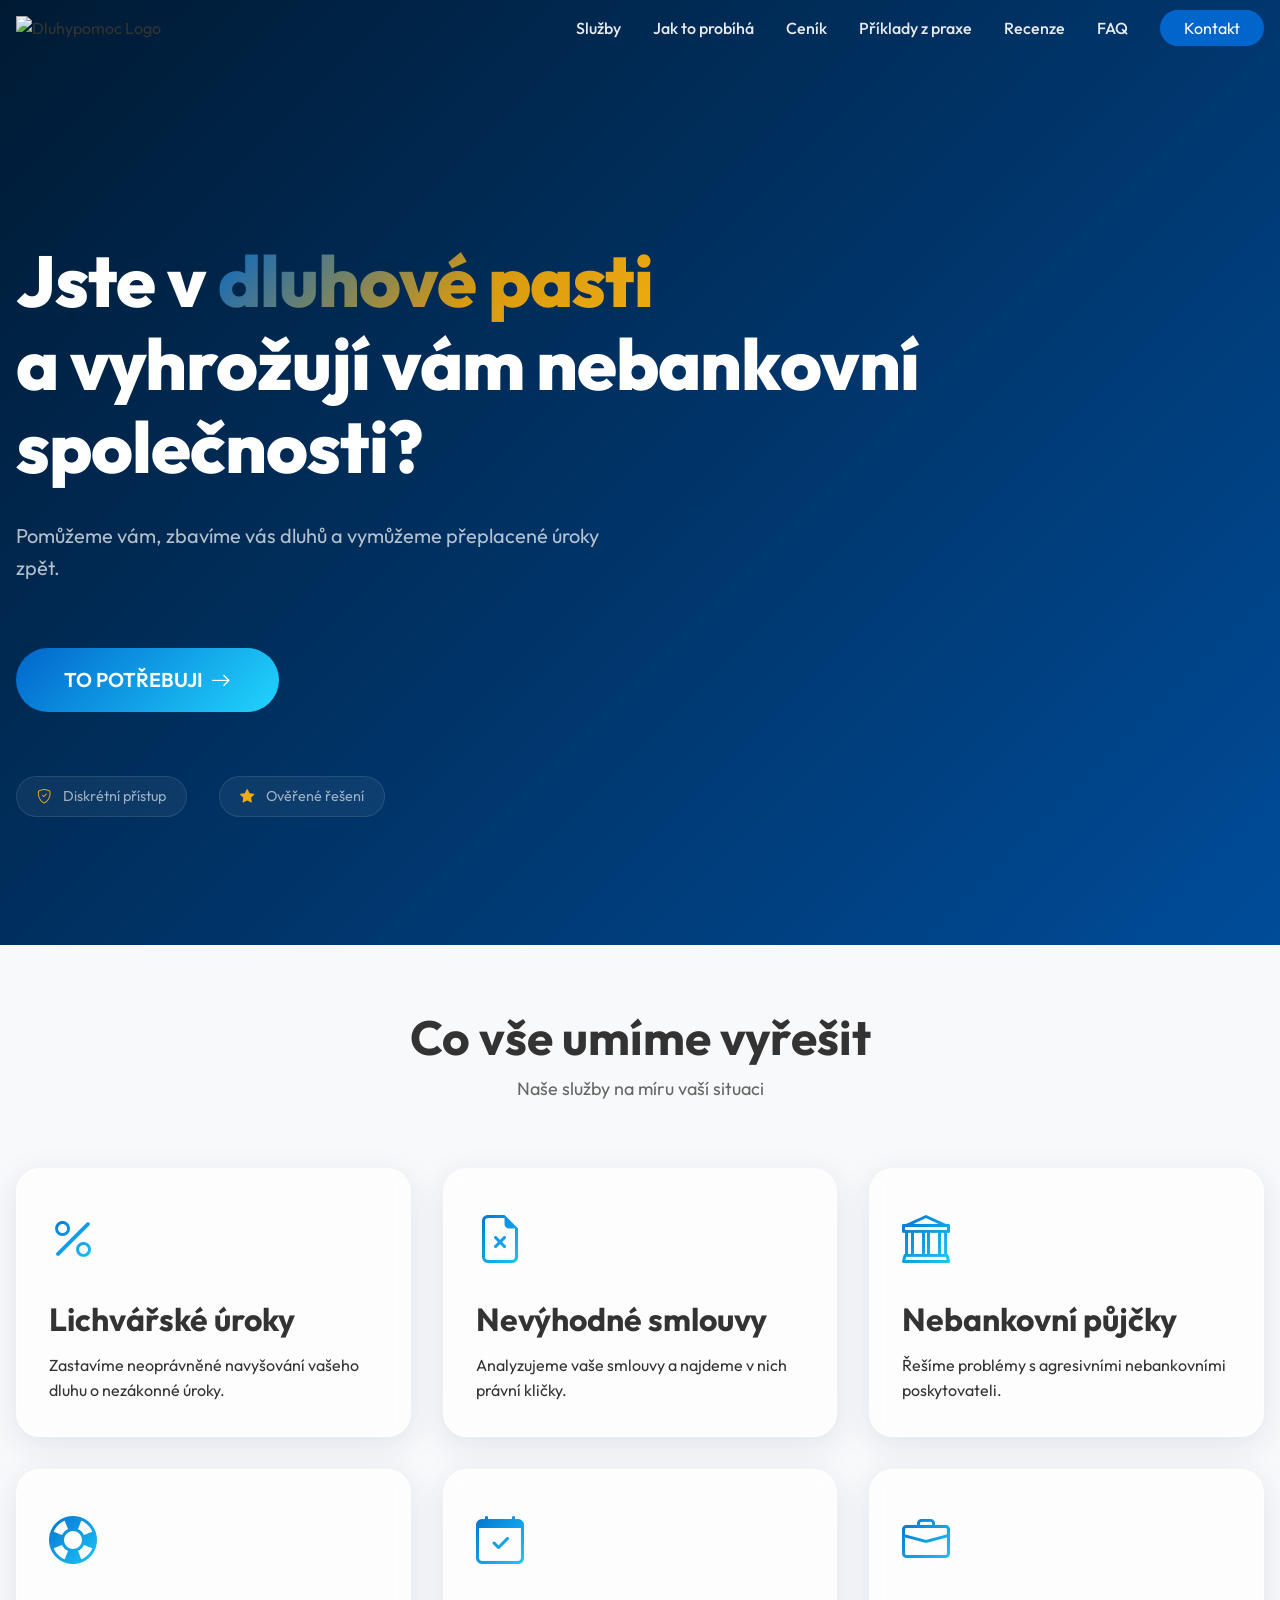
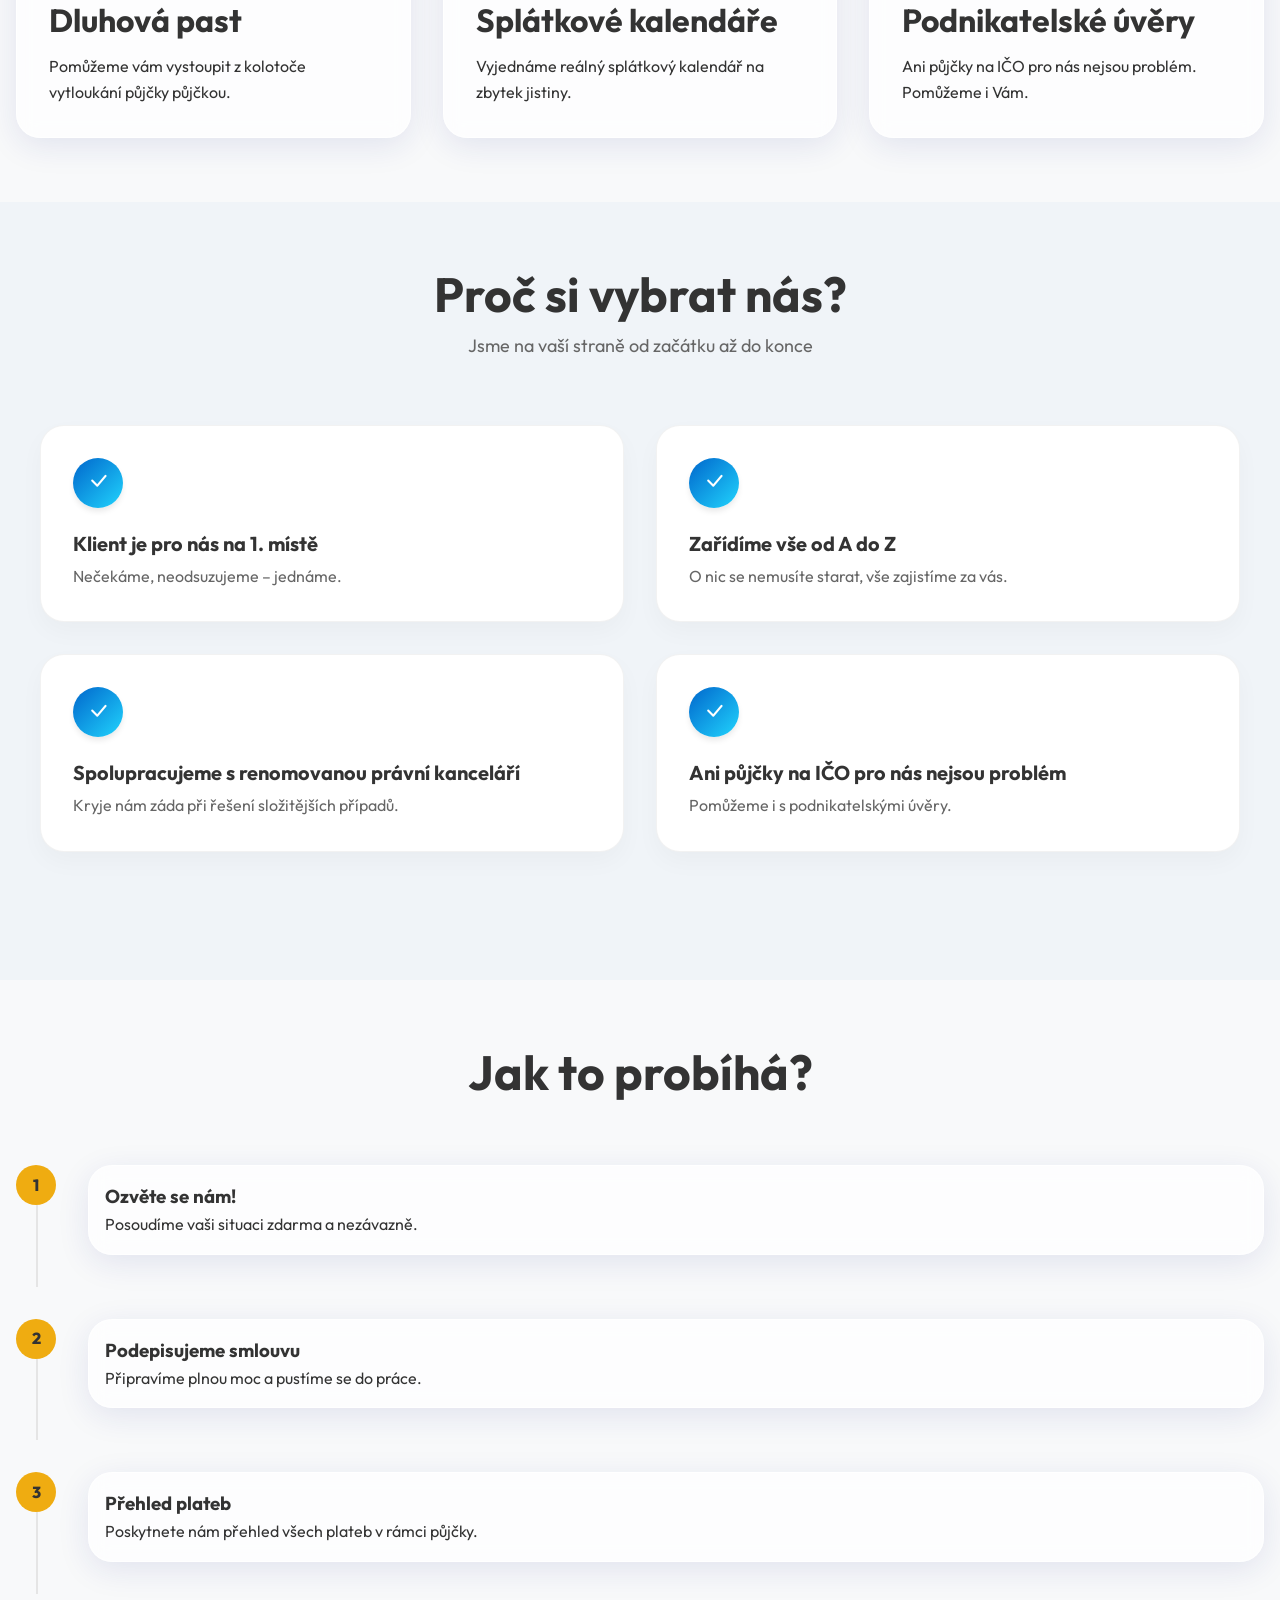
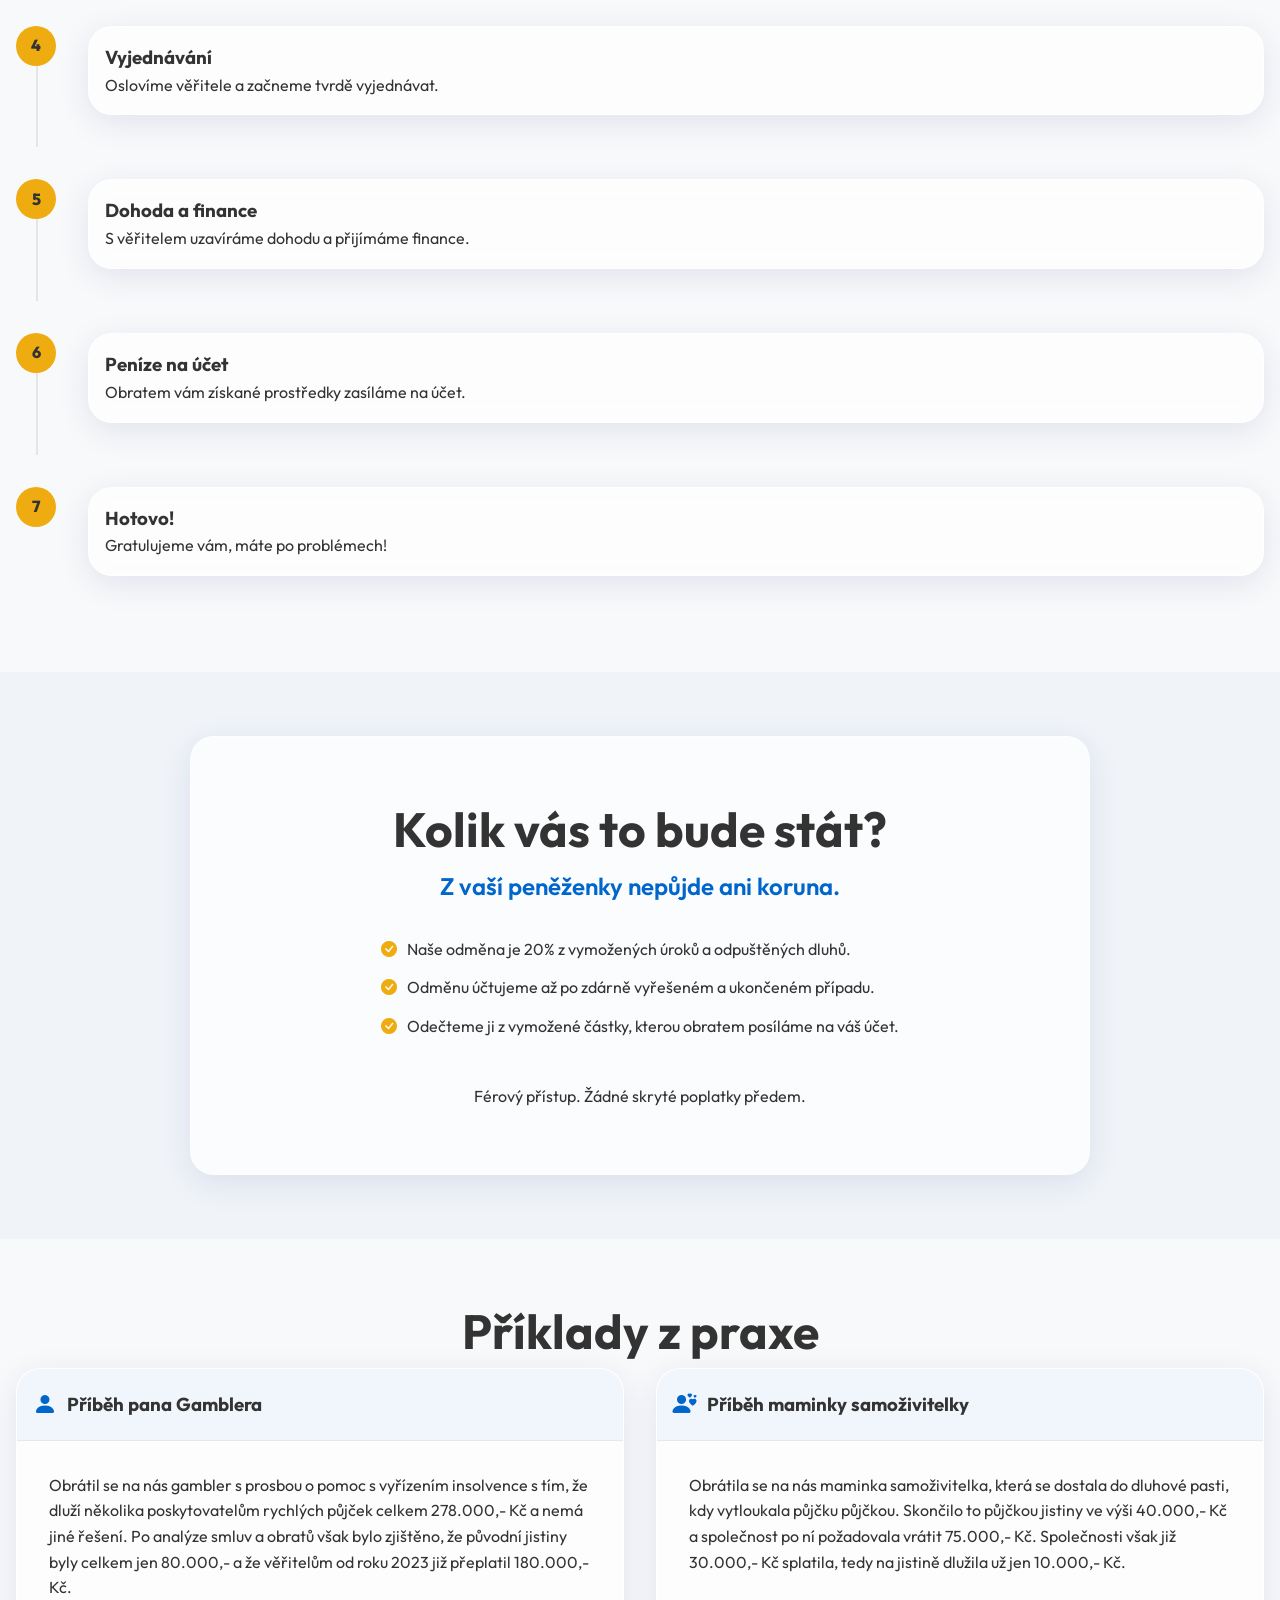
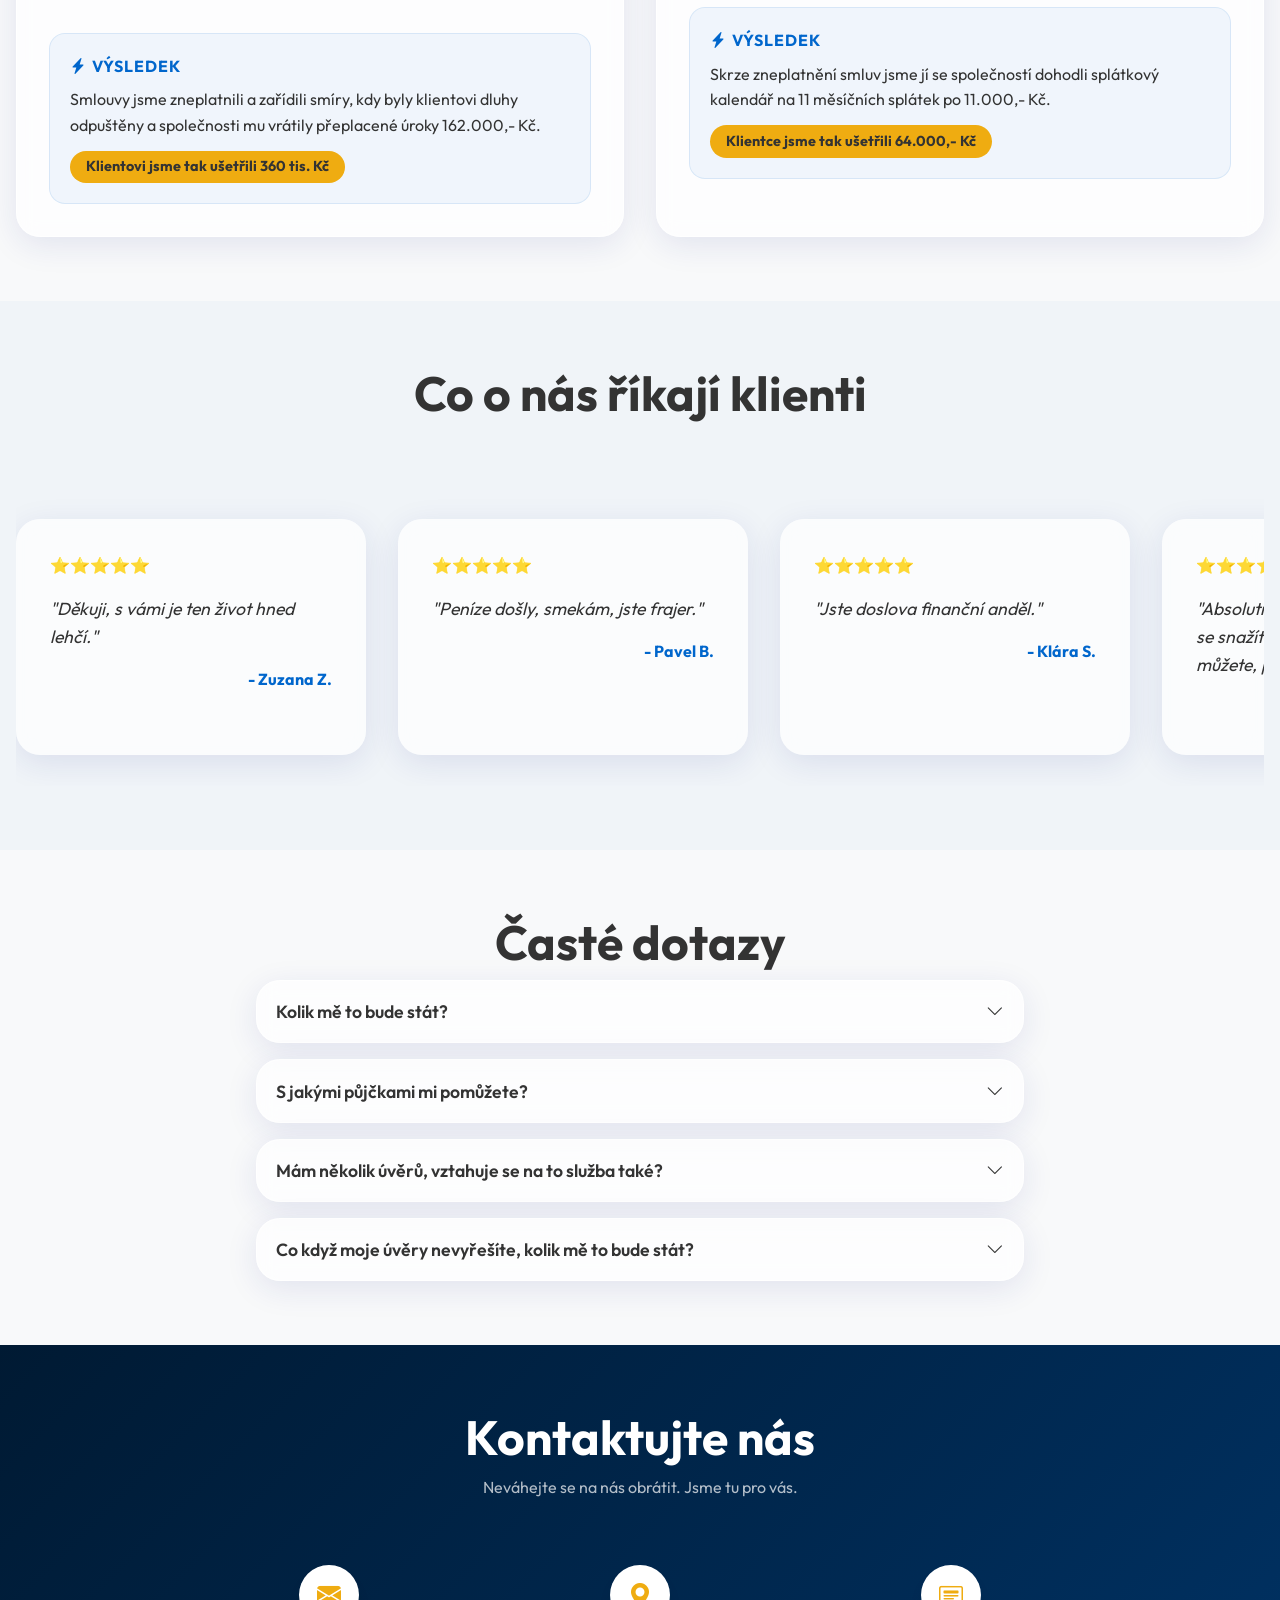
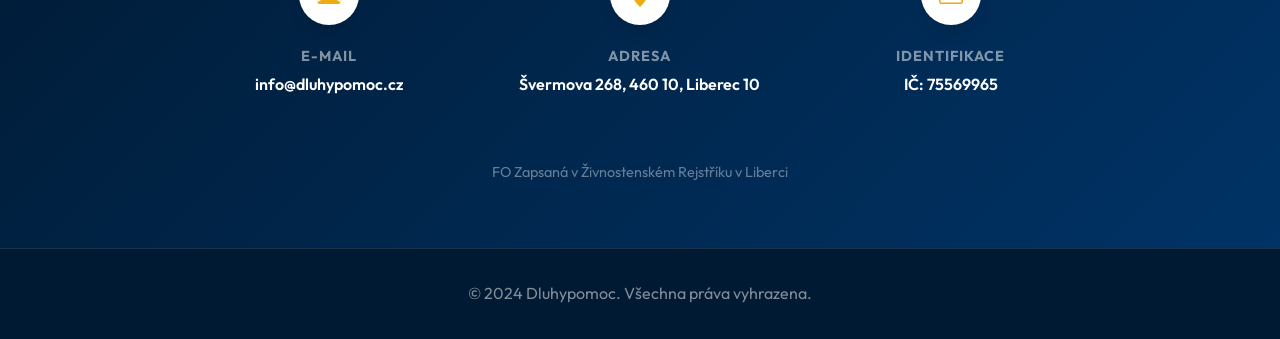
==== index.html @ 5a63b4cd "verze4" ====
<!DOCTYPE html>
<html lang="cs">

<head>
    <meta charset="UTF-8">
    <meta name="viewport" content="width=device-width, initial-scale=1.0">
    <title>Dluhypomoc - Oddlužení, insolvence a pomoc s dluhy</title>
    <meta name="description"
        content="Jste v dluhové pasti? Pomůžeme vám, zbavíme vás dluhů a vymůžeme přeplacené úroky zpět. Profesionální oddlužení a finanční poradenství.">
    <link rel="canonical" href="https://dluhypomoc.cz/">

    <!-- Open Graph / Facebook -->
    <meta property="og:type" content="website">
    <meta property="og:url" content="https://dluhypomoc.cz/">
    <meta property="og:title" content="Dluhypomoc - Vaše cesta z dluhů">
    <meta property="og:description"
        content="Zbavíme vás dluhů a vymůžeme přeplacené úroky zpět. Profesionální a diskrétní pomoc.">
    <meta property="og:image" content="https://dluhypomoc.cz/og-image.jpg">

    <!-- Fonts -->
    <link rel="preconnect" href="https://fonts.googleapis.com">
    <link rel="preconnect" href="https://fonts.gstatic.com" crossorigin>
    <link href="https://fonts.googleapis.com/css2?family=Outfit:wght@300;400;500;600;700&display=swap" rel="stylesheet">

    <!-- Bootstrap Icons -->
    <link rel="stylesheet" href="https://cdn.jsdelivr.net/npm/bootstrap-icons@1.11.1/font/bootstrap-icons.css">

    <link rel="stylesheet" href="style.css">

    <!-- Favicon -->
    <link rel="icon" type="image/png" href="Obrazky/Favicon.png">
</head>

<body>

    <!-- Header -->
    <header class="header">
        <div class="container header__container">
            <a href="#" class="logo">
                <img src="Obrazky/Logo_new.png" alt="Dluhypomoc Logo" width="150" height="auto">
            </a>
            <nav class="nav">
                <ul class="nav__list">
                    <li><a href="#sluzby" class="nav__link">Služby</a></li>
                    <li><a href="#jak-to-probiha" class="nav__link">Jak to probíhá</a></li>
                    <li><a href="#cenik" class="nav__link">Ceník</a></li>
                    <li><a href="#priklady" class="nav__link">Příklady z praxe</a></li>
                    <li><a href="#recenze" class="nav__link">Recenze</a></li>
                    <li><a href="#faq" class="nav__link">FAQ</a></li>
                    <li><a href="#kontakt" class="nav__cta">Kontakt</a></li>
                </ul>
            </nav>
            <button class="hamburger" aria-label="Menu">
                <span></span>
                <span></span>
                <span></span>
            </button>
        </div>
    </header>

    <!-- Mobile Menu Overlay -->
    <div class="mobile-menu">
        <nav class="mobile-menu__nav">
            <a href="#sluzby" class="mobile-menu__link">Služby</a>
            <a href="#jak-to-probiha" class="mobile-menu__link">Jak to probíhá</a>
            <a href="#cenik" class="mobile-menu__link">Ceník</a>
            <a href="#priklady" class="mobile-menu__link">Příklady z praxe</a>
            <a href="#recenze" class="mobile-menu__link">Recenze</a>
            <a href="#faq" class="mobile-menu__link">FAQ</a>
            <a href="#kontakt" class="mobile-menu__link">Kontakt</a>
        </nav>
    </div>

    <main>
        <!-- Hero Section -->
        <!-- Hero Section -->
        <section class="hero" id="hero">
            <div class="container hero__container">
                <div class="hero__content">
                    <h1 class="hero__title">
                        Jste v <span class="highlight">dluhové pasti</span><br>a vyhrožují vám nebankovní společnosti?
                    </h1>
                    <p class="hero__text">
                        Pomůžeme vám, zbavíme vás dluhů a vymůžeme přeplacené úroky zpět.
                    </p>
                    <a href="#kontakt" class="btn btn--primary btn--large">TO POTŘEBUJI <i
                            class="bi bi-arrow-right"></i></a>

                    <div class="hero__trust">
                        <div class="hero__trust-item">
                            <i class="bi bi-shield-check"></i>
                            <span>Diskrétní přístup</span>
                        </div>
                        <div class="hero__trust-item">
                            <i class="bi bi-star-fill"></i>
                            <span>Ověřené řešení</span>
                        </div>
                    </div>
                </div>

            </div>
        </section>

        <!-- Services Section -->
        <section class="section services" id="sluzby">
            <div class="container">
                <div class="section-header text-center">
                    <h2 class="section-title">Co vše umíme vyřešit</h2>
                    <p class="section-subtitle">Naše služby na míru vaší situaci</p>
                </div>

                <div class="grid grid--3">
                    <div class="card service-card glass">
                        <div class="service-card__icon"><i class="bi bi-percent"></i></div>
                        <h3 class="service-card__title">Lichvářské úroky</h3>
                        <p>Zastavíme neoprávněné navyšování vašeho dluhu o nezákonné úroky.</p>
                    </div>
                    <div class="card service-card glass">
                        <div class="service-card__icon"><i class="bi bi-file-earmark-x"></i></div>
                        <h3 class="service-card__title">Nevýhodné smlouvy</h3>
                        <p>Analyzujeme vaše smlouvy a najdeme v nich právní kličky.</p>
                    </div>
                    <div class="card service-card glass">
                        <div class="service-card__icon"><i class="bi bi-bank"></i></div>
                        <h3 class="service-card__title">Nebankovní půjčky</h3>
                        <p>Řešíme problémy s agresivními nebankovními poskytovateli.</p>
                    </div>
                    <div class="card service-card glass">
                        <div class="service-card__icon"><i class="bi bi-life-preserver"></i></div>
                        <h3 class="service-card__title">Dluhová past</h3>
                        <p>Pomůžeme vám vystoupit z kolotoče vytloukání půjčky půjčkou.</p>
                    </div>
                    <div class="card service-card glass">
                        <div class="service-card__icon"><i class="bi bi-calendar-check"></i></div>
                        <h3 class="service-card__title">Splátkové kalendáře</h3>
                        <p>Vyjednáme reálný splátkový kalendář na zbytek jistiny.</p>
                    </div>
                    <div class="card service-card glass">
                        <div class="service-card__icon"><i class="bi bi-briefcase"></i></div>
                        <h3 class="service-card__title">Podnikatelské úvěry</h3>
                        <p>Ani půjčky na IČO pro nás nejsou problém. Pomůžeme i Vám.</p>
                    </div>
                </div>
            </div>
        </section>

        <!-- Features Section -->
        <section class="section features bg-light" id="proc-my">
            <div class="container">
                <div class="section-header text-center">
                    <h2 class="section-title">Proč si vybrat nás?</h2>
                    <p class="section-subtitle">Jsme na vaší straně od začátku až do konce</p>
                </div>

                <div class="features-grid">
                    <div class="feature-item">
                        <div class="feature-number"><i class="bi bi-check-lg"></i></div>
                        <div>
                            <h4>Klient je pro nás na 1. místě</h4>
                            <p>Nečekáme, neodsuzujeme – jednáme.</p>
                        </div>
                    </div>
                    <div class="feature-item">
                        <div class="feature-number"><i class="bi bi-check-lg"></i></div>
                        <div>
                            <h4>Zařídíme vše od A do Z</h4>
                            <p>O nic se nemusíte starat, vše zajistíme za vás.</p>
                        </div>
                    </div>
                    <div class="feature-item">
                        <div class="feature-number"><i class="bi bi-check-lg"></i></div>
                        <div>
                            <h4>Spolupracujeme s renomovanou právní kanceláří</h4>
                            <p>Kryje nám záda při řešení složitějších případů.</p>
                        </div>
                    </div>
                    <div class="feature-item">
                        <div class="feature-number"><i class="bi bi-check-lg"></i></div>
                        <div>
                            <h4>Ani půjčky na IČO pro nás nejsou problém</h4>
                            <p>Pomůžeme i s podnikatelskými úvěry.</p>
                        </div>
                    </div>
                </div>
            </div>
        </section>

        <!-- Process Section -->
        <section class="section process" id="jak-to-probiha">
            <div class="container">
                <div class="section-header text-center">
                    <h2 class="section-title">Jak to probíhá?</h2>
                </div>

                <div class="process-steps">
                    <!-- Step 1 -->
                    <div class="step">
                        <div class="step__marker">1</div>
                        <div class="step__content glass">
                            <h3>Ozvěte se nám!</h3>
                            <p>Posoudíme vaši situaci zdarma a nezávazně.</p>
                        </div>
                    </div>
                    <!-- Step 2 -->
                    <div class="step">
                        <div class="step__marker">2</div>
                        <div class="step__content glass">
                            <h3>Podepisujeme smlouvu</h3>
                            <p>Připravíme plnou moc a pustíme se do práce.</p>
                        </div>
                    </div>
                    <!-- Step 3 -->
                    <div class="step">
                        <div class="step__marker">3</div>
                        <div class="step__content glass">
                            <h3>Přehled plateb</h3>
                            <p>Poskytnete nám přehled všech plateb v rámci půjčky.</p>
                        </div>
                    </div>
                    <!-- Step 4 -->
                    <div class="step">
                        <div class="step__marker">4</div>
                        <div class="step__content glass">
                            <h3>Vyjednávání</h3>
                            <p>Oslovíme věřitele a začneme tvrdě vyjednávat.</p>
                        </div>
                    </div>
                    <!-- Step 5 -->
                    <div class="step">
                        <div class="step__marker">5</div>
                        <div class="step__content glass">
                            <h3>Dohoda a finance</h3>
                            <p>S věřitelem uzavíráme dohodu a přijímáme finance.</p>
                        </div>
                    </div>
                    <!-- Step 6 -->
                    <div class="step">
                        <div class="step__marker">6</div>
                        <div class="step__content glass">
                            <h3>Peníze na účet</h3>
                            <p>Obratem vám získané prostředky zasíláme na účet.</p>
                        </div>
                    </div>
                    <!-- Step 7 -->
                    <div class="step">
                        <div class="step__marker">7</div>
                        <div class="step__content glass">
                            <h3>Hotovo!</h3>
                            <p>Gratulujeme vám, máte po problémech!</p>
                        </div>
                    </div>
                </div>
            </div>
        </section>

        <!-- Pricing Section -->
        <section class="section pricing bg-light" id="cenik">
            <div class="container">
                <div class="pricing-card glass mx-auto">
                    <h2 class="section-title text-center">Kolik vás to bude stát?</h2>
                    <div class="pricing-content text-center">
                        <p class="pricing-highlight">Z vaší peněženky nepůjde ani koruna.</p>
                        <ul class="pricing-list">
                            <li><i class="bi bi-check-circle-fill"></i> Naše odměna je 20% z vymožených úroků a
                                odpuštěných dluhů.</li>
                            <li><i class="bi bi-check-circle-fill"></i> Odměnu účtujeme až po zdárně vyřešeném a
                                ukončeném případu.</li>
                            <li><i class="bi bi-check-circle-fill"></i> Odečteme ji z vymožené částky, kterou obratem
                                posíláme na váš účet.</li>
                        </ul>
                        <p class="mt-4 text-muted">Férový přístup. Žádné skryté poplatky předem.</p>
                    </div>
                </div>
            </div>
        </section>

        <!-- Examples Section -->
        <section class="section examples" id="priklady">
            <div class="container">
                <h2 class="section-title text-center mb-5">Příklady z praxe</h2>

                <div class="grid grid--2">
                    <!-- Case Study 1 -->
                    <div class="card case-card glass">
                        <div class="case-card__header">
                            <i class="bi bi-person-fill"></i>
                            <h3>Příběh pana Gamblera</h3>
                        </div>
                        <div class="case-card__body">
                            <p>Obrátil se na nás gambler s prosbou o pomoc s vyřízením insolvence s tím, že dluží
                                několika poskytovatelům rychlých půjček celkem 278.000,- Kč a nemá jiné řešení. Po
                                analýze smluv a obratů však bylo zjištěno, že původní jistiny byly celkem jen 80.000,- a
                                že věřitelům od roku 2023 již přeplatil 180.000,- Kč.</p>
                            <div class="case-result success">
                                <h4><i class="bi bi-lightning-charge-fill"></i> Výsledek</h4>
                                <p>Smlouvy jsme zneplatnili a zařídili smíry, kdy byly klientovi dluhy odpuštěny a
                                    společnosti mu vrátily přeplacené úroky 162.000,- Kč.</p>
                                <div class="save-tag">Klientovi jsme tak ušetřili 360 tis. Kč</div>
                            </div>
                        </div>
                    </div>

                    <!-- Case Study 2 -->
                    <div class="card case-card glass">
                        <div class="case-card__header">
                            <i class="bi bi-person-hearts"></i>
                            <h3>Příběh maminky samoživitelky</h3>
                        </div>
                        <div class="case-card__body">
                            <p>Obrátila se na nás maminka samoživitelka, která se dostala do dluhové pasti, kdy
                                vytloukala půjčku půjčkou. Skončilo to půjčkou jistiny ve výši 40.000,- Kč a společnost
                                po ní požadovala vrátit 75.000,- Kč. Společnosti však již 30.000,- Kč splatila, tedy na
                                jistině dlužila už jen 10.000,- Kč.</p>
                            <div class="case-result success">
                                <h4><i class="bi bi-lightning-charge-fill"></i> Výsledek</h4>
                                <p>Skrze zneplatnění smluv jsme jí se společností dohodli splátkový kalendář na 11
                                    měsíčních splátek po 11.000,- Kč.</p>
                                <div class="save-tag">Klientce jsme tak ušetřili 64.000,- Kč</div>
                            </div>
                        </div>
                    </div>
                </div>
            </div>
        </section>

        <!-- Reviews Section -->
        <section class="section reviews bg-light" id="recenze">
            <div class="container">
                <h2 class="section-title text-center">Co o nás říkají klienti</h2>

                <div class="reviews-slider mt-5">
                    <div class="reviews-track">
                        <div class="review-card glass" data-tilt>
                            <div class="stars">⭐⭐⭐⭐⭐</div>
                            <p class="review-text">"Děkuji, s vámi je ten život hned lehčí."</p>
                            <p class="review-author">- Zuzana Z.</p>
                        </div>
                        <div class="review-card glass" data-tilt>
                            <div class="stars">⭐⭐⭐⭐⭐</div>
                            <p class="review-text">"Peníze došly, smekám, jste frajer."</p>
                            <p class="review-author">- Pavel B.</p>
                        </div>
                        <div class="review-card glass" data-tilt>
                            <div class="stars">⭐⭐⭐⭐⭐</div>
                            <p class="review-text">"Jste doslova finanční anděl."</p>
                            <p class="review-author">- Klára S.</p>
                        </div>
                        <div class="review-card glass" data-tilt>
                            <div class="stars">⭐⭐⭐⭐⭐</div>
                            <p class="review-text">"Absolutně vás obdivuji, kolika lidem se snažíte pomoc jak nejvíce
                                můžete, patří vám jedno velké díky."</p>
                            <p class="review-author">- Adriana V.</p>
                        </div>
                    </div>

                    <!-- Slider Navigation (optional, adding dots for JS control) -->
                </div>
            </div>
        </section>

        <!-- FAQ Section -->
        <section class="section faq" id="faq">
            <div class="container md-width">
                <h2 class="section-title text-center">Časté dotazy</h2>
                <div class="accordion">
                    <div class="accordion-item glass">
                        <button class="accordion-header">
                            Kolik mě to bude stát?
                            <i class="bi bi-chevron-down"></i>
                        </button>
                        <div class="accordion-content">
                            <p>Z Vaší kapsy nepůjde ani koruna. Naši provizi si bereme z vymožených částek od
                                úvěrujících společností.</p>
                        </div>
                    </div>
                    <div class="accordion-item glass">
                        <button class="accordion-header">
                            S jakými půjčkami mi pomůžete?
                            <i class="bi bi-chevron-down"></i>
                        </button>
                        <div class="accordion-content">
                            <p>Pomůžeme vám s půjčkami od nebankovních společností.</p>
                        </div>
                    </div>
                    <div class="accordion-item glass">
                        <button class="accordion-header">
                            Mám několik úvěrů, vztahuje se na to služba také?
                            <i class="bi bi-chevron-down"></i>
                        </button>
                        <div class="accordion-content">
                            <p>Ano, každý úvěr posoudíme zvlášť a navrhneme vám řešení.</p>
                        </div>
                    </div>
                    <div class="accordion-item glass">
                        <button class="accordion-header">
                            Co když moje úvěry nevyřešíte, kolik mě to bude stát?
                            <i class="bi bi-chevron-down"></i>
                        </button>
                        <div class="accordion-content">
                            <p>V případě neúspěchu vám žádnou provizi neúčtujeme.</p>
                        </div>
                    </div>
                </div>
            </div>
        </section>

        <!-- Contact Section -->
        <section class="section contact" id="kontakt">
            <div class="container">
                <div class="contact-info text-center">
                    <h2 class="section-title">Kontaktujte nás</h2>
                    <p class="mb-5">Neváhejte se na nás obrátit. Jsme tu pro vás.</p>

                    <div class="contact-grid">
                        <div class="contact-item">
                            <i class="bi bi-envelope-fill"></i>
                            <div class="contact-item-text">
                                <strong>E-mail</strong>
                                <a href="mailto:info@dluhypomoc.cz">info@dluhypomoc.cz</a>
                            </div>
                        </div>
                        <div class="contact-item">
                            <i class="bi bi-geo-alt-fill"></i>
                            <div class="contact-item-text">
                                <strong>Adresa</strong>
                                <span>Švermova 268, 460 10, Liberec 10</span>
                            </div>
                        </div>
                        <div class="contact-item">
                            <i class="bi bi-card-heading"></i>
                            <div class="contact-item-text">
                                <strong>Identifikace</strong>
                                <span>IČ: 75569965</span>
                            </div>
                        </div>
                    </div>
                    <p class="legal-note mt-5">FO Zapsaná v Živnostenském Rejstříku v Liberci</p>
                </div>
            </div>
        </section>
    </main>

    <footer class="footer">
        <div class="container footer__container text-center">
            <p>&copy; 2024 Dluhypomoc. Všechna práva vyhrazena.</p>
        </div>
    </footer>

    <script src="script.js"></script>
</body>

</html>
---- style.css ----
:root {
    /* Colors */
    --color-primary: #0066cc;
    /* Blue */
    --color-primary-dark: #004c99;
    --color-secondary: #efac11;
    /* Rich Yellow */
    --color-accent: #21d4fd;
    /* Cyan accent for gradients */
    --color-bg: #f8f9fa;
    --color-text: #333333;
    --color-text-light: #666666;
    --color-white: #ffffff;

    /* Decoration Colors */
    --color-blob-1: rgba(33, 212, 253, 0.2);
    --color-blob-2: rgba(0, 102, 204, 0.15);
    /* Replaced purple with light primary blue */

    /* Typography */
    --font-main: 'Outfit', sans-serif;

    /* Clamp sizes for fluid text */
    --fs-h1: clamp(2.5rem, 5vw, 4rem);
    --fs-h2: clamp(2rem, 4vw, 3rem);
    --fs-h3: clamp(1.5rem, 3vw, 2rem);
    --fs-body: 1.125rem;
    /* 18px */
    --fs-small: 0.875rem;

    /* Spacing */
    --spacing-xs: 0.5rem;
    /* 8px */
    --spacing-sm: 1rem;
    /* 16px */
    --spacing-md: 2rem;
    /* 32px */
    --spacing-lg: 4rem;
    /* 64px */
    --spacing-xl: 8rem;
    /* 128px */

    /* Border Radius */
    --radius-sm: 8px;
    --radius-md: 16px;
    --radius-lg: 24px;
    --radius-full: 9999px;

    /* Shadows */
    --shadow-sm: 0 4px 6px -1px rgba(0, 0, 0, 0.1);
    --shadow-md: 0 10px 15px -3px rgba(0, 0, 0, 0.1);
    --shadow-lg: 0 20px 25px -5px rgba(0, 0, 0, 0.1);
    --shadow-glass: 0 8px 32px 0 rgba(31, 38, 135, 0.1);
}

/* Reset & Base */
*,
*::before,
*::after {
    box-sizing: border-box;
    margin: 0;
    padding: 0;
}

html {
    scroll-behavior: smooth;
    font-size: 16px;
}

body {
    font-family: var(--font-main);
    color: var(--color-text);
    background-color: var(--color-bg);
    line-height: 1.6;
    overflow-x: hidden;
}

img {
    max-width: 100%;
    height: auto;
    display: block;
}

a {
    text-decoration: none;
    color: inherit;
    transition: all 0.3s ease;
}

ul {
    list-style: none;
}

/* Utilities */
.container {
    width: 100%;
    max-width: 1280px;
    margin: 0 auto;
    padding: 0 var(--spacing-sm);
}

.md-width {
    max-width: 800px;
}

.grid {
    display: grid;
    gap: var(--spacing-md);
}

.grid--2 {
    grid-template-columns: 1fr;
}

.grid--3 {
    grid-template-columns: 1fr;
}

@media (min-width: 768px) {
    .grid--2 {
        grid-template-columns: 1fr 1fr;
    }

    .grid--3 {
        grid-template-columns: repeat(3, 1fr);
    }
}

.text-center {
    text-align: center;
}

.mx-auto {
    margin-left: auto;
    margin-right: auto;
}

.mt-4 {
    margin-top: var(--spacing-md);
}

.mt-5 {
    margin-top: var(--spacing-lg);
}

.mb-4 {
    margin-bottom: var(--spacing-md);
}

.mb-5 {
    margin-bottom: var(--spacing-lg);
}

.highlight {
    color: var(--color-primary);
    position: relative;
    z-index: 1;
}

.glass {
    background: rgba(255, 255, 255, 0.7);
    backdrop-filter: blur(10px);
    -webkit-backdrop-filter: blur(10px);
    border: 1px solid rgba(255, 255, 255, 0.6);
    box-shadow: var(--shadow-glass);
    border-radius: var(--radius-lg);
}

/* Buttons */
.btn {
    display: inline-flex;
    align-items: center;
    justify-content: center;
    gap: 0.5rem;
    padding: 0.75rem 2rem;
    font-weight: 600;
    border-radius: var(--radius-full);
    cursor: pointer;
    border: none;
    transition: transform 0.2s ease, box-shadow 0.2s ease;
}

.btn:hover {
    transform: translateY(-2px);
    box-shadow: var(--shadow-md);
}

.btn--primary {
    background: linear-gradient(135deg, var(--color-primary), var(--color-accent));
    color: var(--color-white);
}

.btn--full {
    width: 100%;
}

.btn--large {
    padding: 1rem 3rem;
    font-size: 1.25rem;
}

/* Header */
.header {
    position: fixed;
    top: 0;
    left: 0;
    width: 100%;
    background: transparent;
    padding: var(--spacing-sm) 0;
    box-shadow: none;
    z-index: 1000;
    transition: all 0.3s ease;
}

.header--scrolled {
    background: rgba(240, 244, 248, 0.95);
    /* Matches .bg-light section backgrounds */
    backdrop-filter: blur(10px);
    -webkit-backdrop-filter: blur(10px);
    padding: 0.5rem 0;
    box-shadow: none;
}

.header--scrolled .nav__link {
    color: var(--color-text);
}

.header--scrolled .nav__link:hover {
    color: var(--color-primary);
}

.header--scrolled .hamburger span {
    background: var(--color-text);
}

.header__container {
    display: flex;
    justify-content: space-between;
    align-items: center;
}

.nav__list {
    display: none;
    /* Mobile first hidden */
    align-items: center;
    gap: var(--spacing-md);
}

.nav__link {
    font-weight: 500;
    color: rgba(255, 255, 255, 0.9);
}

.nav__link:hover {
    color: var(--color-white);
}

.nav__cta {
    background: var(--color-primary);
    color: white;
    padding: 0.5rem 1.5rem;
    border-radius: var(--radius-full);
}

.hamburger {
    display: flex;
    flex-direction: column;
    gap: 6px;
    background: rgba(255, 255, 255, 0.2);
    border: 1px solid rgba(255, 255, 255, 0.3);
    border-radius: var(--radius-sm);
    cursor: pointer;
    padding: 10px;
    backdrop-filter: blur(5px);
}

.hamburger span {
    display: block;
    width: 30px;
    height: 3px;
    background: var(--color-white);
    border-radius: 3px;
    transition: 0.3s;
}

@media (min-width: 992px) {
    .nav__list {
        display: flex;
    }

    .hamburger {
        display: none;
    }
}

/* Mobile Menu */
.mobile-menu {
    position: fixed;
    top: 0;
    left: 0;
    width: 100%;
    height: 100vh;
    background: var(--color-white);
    z-index: 999;
    display: flex;
    align-items: center;
    justify-content: center;
    transform: translateX(100%);
    transition: transform 0.3s ease-in-out;
}

.mobile-menu.active {
    transform: translateX(0);
}

.mobile-menu__nav {
    display: flex;
    flex-direction: column;
    align-items: center;
    gap: var(--spacing-md);
    font-size: 1.5rem;
}

/* Hero Section */
.hero {
    position: relative;
    padding-top: 240px;
    /* Accounts for absolute header */
    padding-bottom: var(--spacing-xl);
    overflow: hidden;
    background: linear-gradient(135deg, #001a33, var(--color-primary-dark));
    color: var(--color-white);
    min-height: auto;
}

/* Remove image overlay */
.hero::before {
    display: none;
}

.hero__container {
    display: flex;
    flex-direction: column;
    align-items: flex-start;
    margin: 0 auto;
    text-align: left;
}

.hero__content {
    display: flex;
    flex-direction: column;
    align-items: flex-start;
    text-align: left;
}

.hero__title {
    font-size: clamp(2.25rem, 6vw, 4.5rem);
    line-height: 1.15;
    margin-bottom: var(--spacing-md);
    color: var(--color-white);
    font-weight: 800;
    letter-spacing: -1px;
    text-shadow: none;
}

.hero__title .highlight {
    background: linear-gradient(135deg, #0066cc 0%, #d89a0f 60%, #efac11 100%);
    -webkit-background-clip: text;
    background-clip: text;
    -webkit-text-fill-color: transparent;
}

.hero__text {
    font-size: 1.25rem;
    margin-bottom: var(--spacing-lg);
    color: rgba(255, 255, 255, 0.7);
    max-width: 600px;
    text-shadow: none;
}

.hero__trust {
    display: flex;
    gap: var(--spacing-md);
    margin-top: var(--spacing-lg);
    font-size: 0.9rem;
    color: rgba(255, 255, 255, 0.6);
    justify-content: flex-start;
}

.hero__trust-item {
    background: rgba(255, 255, 255, 0.05);
    border: 1px solid rgba(255, 255, 255, 0.1);
    padding: 0.5rem 1.25rem;
    border-radius: var(--radius-full);
    display: flex;
    align-items: center;
    gap: 0.75rem;
}

.hero__trust-item i {
    color: var(--color-secondary);
}

/* Hero Visual removed */

.text-sm {
    font-size: 0.8rem;
    color: rgba(255, 255, 255, 0.6);
}

@keyframes rotate {
    from {
        transform: translate(-50%, -50%) rotate(0deg);
    }

    to {
        transform: translate(-50%, -50%) rotate(360deg);
    }
}

/* General Sections */
.section {
    padding: var(--spacing-md) 0;
}

@media (min-width: 768px) {
    .section {
        padding: var(--spacing-lg) 0;
    }
}

.section-title {
    font-size: var(--fs-h2);
    margin-bottom: var(--spacing-xs);
    line-height: 1.2;
}

.section-subtitle {
    color: var(--color-text-light);
    font-size: var(--fs-body);
    margin-bottom: var(--spacing-lg);
}

/* Services */
.service-card {
    padding: var(--spacing-md);
    transition: 0.3s;
}

.service-card:hover {
    transform: translateY(-10px);
    border-color: var(--color-primary);
}

.service-card__icon {
    font-size: 3rem;
    margin-bottom: var(--spacing-sm);
}

.service-card__icon i {
    background: linear-gradient(135deg, var(--color-primary), var(--color-accent));
    -webkit-background-clip: text;
    -webkit-text-fill-color: transparent;
    background-clip: text;
    display: inline-block;
}

.service-card__title {
    font-size: var(--fs-h3);
    margin-bottom: var(--spacing-xs);
}

.bg-light {
    background-color: #f0f4f8;
    /* Very light blue-grey */
}

.features-grid {
    display: grid;
    grid-template-columns: 1fr;
    gap: var(--spacing-md);
    max-width: 1200px;
    margin: 0 auto;
    padding-bottom: var(--spacing-lg);
}

@media (min-width: 768px) {
    .features-grid {
        grid-template-columns: repeat(2, 1fr);
    }
}

.feature-item {
    display: flex;
    flex-direction: column;
    gap: 1.25rem;
    align-items: flex-start;
    padding: var(--spacing-md);
    background: white;
    border: 1px solid rgba(0, 0, 0, 0.05);
    border-radius: var(--radius-lg);
    box-shadow: 0 10px 25px rgba(0, 0, 0, 0.03);
    transition: transform 0.3s ease, box-shadow 0.3s ease;
}

.feature-item:hover {
    transform: translateY(-5px);
    box-shadow: 0 15px 35px rgba(0, 0, 0, 0.08);
    border-color: var(--color-primary);
}

/* Remove sticky positioning and individual top offsets */
.feature-item:nth-child(n) {
    position: static;
    top: auto;
    z-index: auto;
}

.feature-number {
    background: linear-gradient(135deg, var(--color-primary), var(--color-accent));
    color: white;
    font-weight: 800;
    width: 50px;
    height: 50px;
    border-radius: 50%;
    display: flex;
    align-items: center;
    justify-content: center;
    flex-shrink: 0;
    font-size: 1.4rem;
    box-shadow: var(--shadow-sm);
}

.feature-item h4 {
    font-size: 1.25rem;
    margin-bottom: 0.25rem;
    color: var(--color-text);
}

.feature-item p {
    color: var(--color-text-light);
    margin: 0;
}

/* Process */
.process-steps {
    display: flex;
    flex-direction: column;
    gap: var(--spacing-md);
    margin-top: var(--spacing-lg);
}

.step {
    display: flex;
    gap: var(--spacing-md);
    position: relative;
    padding-bottom: var(--spacing-md);
}

.step::before {
    content: '';
    position: absolute;
    left: 20px;
    top: 40px;
    bottom: 0;
    width: 2px;
    background: #e5e5e5;
    z-index: 1;
}

.step:last-child::before {
    display: none;
}

.step__marker {
    width: 40px;
    height: 40px;
    background: #efac11;
    color: #333;
    border-radius: 50%;
    display: flex;
    align-items: center;
    justify-content: center;
    font-weight: 800;
    z-index: 2;
    flex-shrink: 0;
}

.step__content {
    flex: 1;
    padding: var(--spacing-sm);
}

/* Pricing */
.pricing-card {
    padding: var(--spacing-md);
    max-width: 900px;
}

@media (min-width: 768px) {
    .pricing-card {
        padding: var(--spacing-lg);
    }
}

.pricing-highlight {
    font-size: 1.5rem;
    font-weight: 600;
    color: var(--color-primary);
    margin-bottom: var(--spacing-md);
}

.pricing-list {
    text-align: left;
    display: inline-block;
}

.pricing-list li {
    margin-bottom: 0.8rem;
    display: flex;
    align-items: center;
    gap: 10px;
}

.pricing-list i {
    color: #efac11;
}

/* Examples / Case Studies */
.case-card {
    overflow: hidden;
}

.case-card__header {
    background: rgba(0, 102, 204, 0.05);
    padding: var(--spacing-sm);
    display: flex;
    align-items: center;
    gap: 10px;
    border-bottom: 1px solid rgba(0, 0, 0, 0.05);
}

.case-card__header i {
    font-size: 1.5rem;
    color: var(--color-primary);
}

.case-card__body {
    padding: var(--spacing-md);
}

.case-result {
    background: rgba(0, 102, 204, 0.05);
    /* Light blue bg */
    padding: 1.25rem;
    border-radius: var(--radius-md);
    margin-top: var(--spacing-md);
    border: 1px solid rgba(0, 102, 204, 0.1);
}

.case-result h4 {
    color: var(--color-primary);
    display: flex;
    align-items: center;
    gap: 5px;
    margin-bottom: 0.5rem;
    font-size: 1rem;
    text-transform: uppercase;
    letter-spacing: 1px;
}

.save-tag {
    display: inline-block;
    background: var(--color-secondary);
    color: var(--color-text);
    padding: 0.3rem 1rem;
    border-radius: var(--radius-full);
    font-size: 0.9rem;
    font-weight: 700;
    margin-top: 0.75rem;
}

/* Reviews Slider */
.reviews-slider {
    position: relative;
    overflow: hidden;
    padding: var(--spacing-md) 0;
}

.reviews-track {
    display: flex;
    gap: var(--spacing-md);
    width: max-content;
    animation: marquee 40s linear infinite;
}

.reviews-track:active {
    cursor: grabbing;
}

.reviews-slider:hover .reviews-track {
    animation-play-state: paused;
}

@keyframes marquee {
    0% {
        transform: translateX(0);
    }

    100% {
        transform: translateX(calc(-50% - (var(--spacing-md) / 2)));
    }
}

.review-card {
    flex: 0 0 350px;
    /* Fixed width for consistent marquee speed */
    padding: var(--spacing-md);
    transition: transform 0.4s ease, border-color 0.3s ease;
    border: 2px solid transparent;
    perspective: 1000px;
    /* For 3D Tilt */
}

.review-card:hover {
    border-color: var(--color-primary);
}

.review-text {
    font-style: italic;
    font-size: 1.1rem;
    margin: 1rem 0;
    line-height: 1.6;
}

.review-author {
    font-weight: 700;
    color: var(--color-primary);
    text-align: right;
    margin-top: auto;
}

.slider-dots {
    display: flex;
    justify-content: center;
    gap: 10px;
    margin-top: var(--spacing-lg);
}

.dot {
    width: 12px;
    height: 12px;
    border-radius: 50%;
    background: #ccc;
    cursor: pointer;
    transition: all 0.3s ease;
}

.dot.active {
    background: var(--color-primary);
    transform: scale(1.3);
}

/* 3D Tilt Base */
.review-card[data-tilt] {
    transform-style: preserve-3d;
    transform: perspective(1000px) rotateX(0deg) rotateY(0deg);
}

/* FAQ */
.accordion {
    display: flex;
    flex-direction: column;
    gap: var(--spacing-sm);
}

.accordion-item {
    overflow: hidden;
}

.accordion-header {
    width: 100%;
    padding: 1.2rem;
    display: flex;
    justify-content: space-between;
    align-items: center;
    background: none;
    border: none;
    cursor: pointer;
    font-weight: 600;
    font-size: 1.1rem;
    text-align: left;
    font-family: inherit;
    color: var(--color-text);
}

.accordion-content {
    padding: 0 1.2rem;
    max-height: 0;
    overflow: hidden;
    transition: max-height 0.3s ease, padding 0.3s ease;
}

.accordion-item.active .accordion-content {
    padding-bottom: 1.2rem;
    max-height: 200px;
    /* Rough estimate */
}

.accordion-item.active .accordion-header i {
    transform: rotate(180deg);
}

/* Contact */
.contact {
    background: linear-gradient(135deg, #001a33 0%, #003366 100%);
    color: var(--color-white);
}

.contact .section-title {
    color: var(--color-white);
}

.contact-info {
    max-width: 900px;
    margin: 0 auto;
}

.contact-grid {
    display: grid;
    grid-template-columns: 1fr;
    gap: var(--spacing-md);
    margin-top: var(--spacing-lg);
}

@media (min-width: 768px) {
    .contact-grid {
        grid-template-columns: repeat(3, 1fr);
    }
}

.contact-item {
    display: flex;
    flex-direction: column;
    align-items: center;
    text-align: center;
    gap: 1.25rem;
}

.contact-item i {
    background: white;
    width: 60px;
    height: 60px;
    border-radius: 50%;
    display: flex;
    align-items: center;
    justify-content: center;
    color: #efac11;
    /* User requested yellow */
    font-size: 1.5rem;
    box-shadow: var(--shadow-md);
    transition: transform 0.3s ease;
}

.contact-item:hover i {
    transform: scale(1.1);
}

.contact-item-text {
    display: flex;
    flex-direction: column;
    gap: 0.25rem;
}

.contact-info p {
    color: rgba(255, 255, 255, 0.7);
}

.contact-item-text strong {
    font-size: 0.9rem;
    text-transform: uppercase;
    letter-spacing: 1px;
    color: rgba(255, 255, 255, 0.5);
}

.contact-item a,
.contact-item span {
    color: var(--color-white);
    font-weight: 600;
}

.contact-info .legal-note {
    font-size: 0.9rem;
    color: rgba(255, 255, 255, 0.4);
}

/* Footer */
.footer {
    padding: var(--spacing-md) 0;
    background: #001a33;
    color: rgba(255, 255, 255, 0.5);
    border-top: 1px solid rgba(255, 255, 255, 0.1);
}

/* 404 / Error page helper (if needed) */
.error-page {
    height: 100vh;
    display: flex;
    flex-direction: column;
    align-items: center;
    justify-content: center;
    font-size: 5rem;
    color: var(--color-secondary);
}

@media (max-width: 768px) {
    .hero__title br {
        display: none;
    }
}

/* Responsive Adjustments */
@media (max-width: 576px) {
    .hero__float-card {
        padding: 0.5rem;
        gap: 0.5rem;
    }

    .hero__float-card span {
        font-size: 0.7rem;
    }

    .hero__float-card i {
        font-size: 1rem;
    }
}
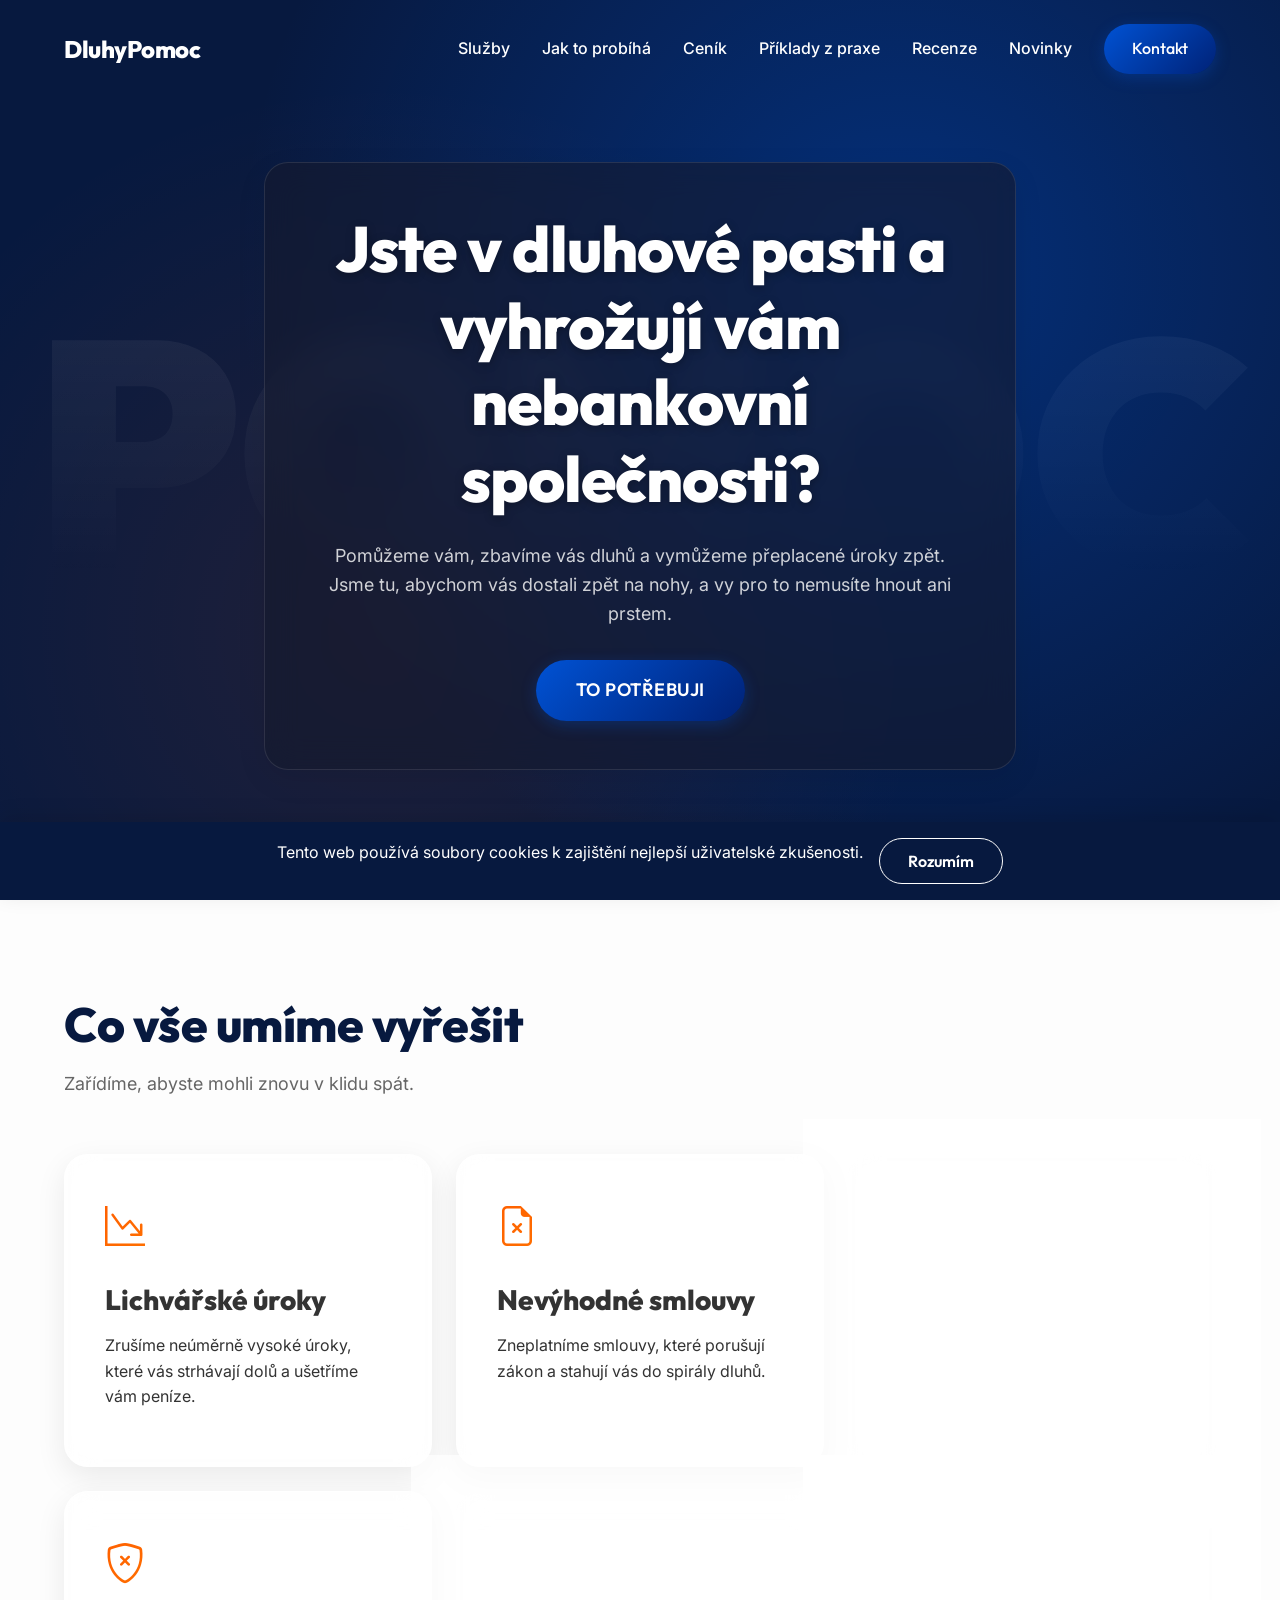
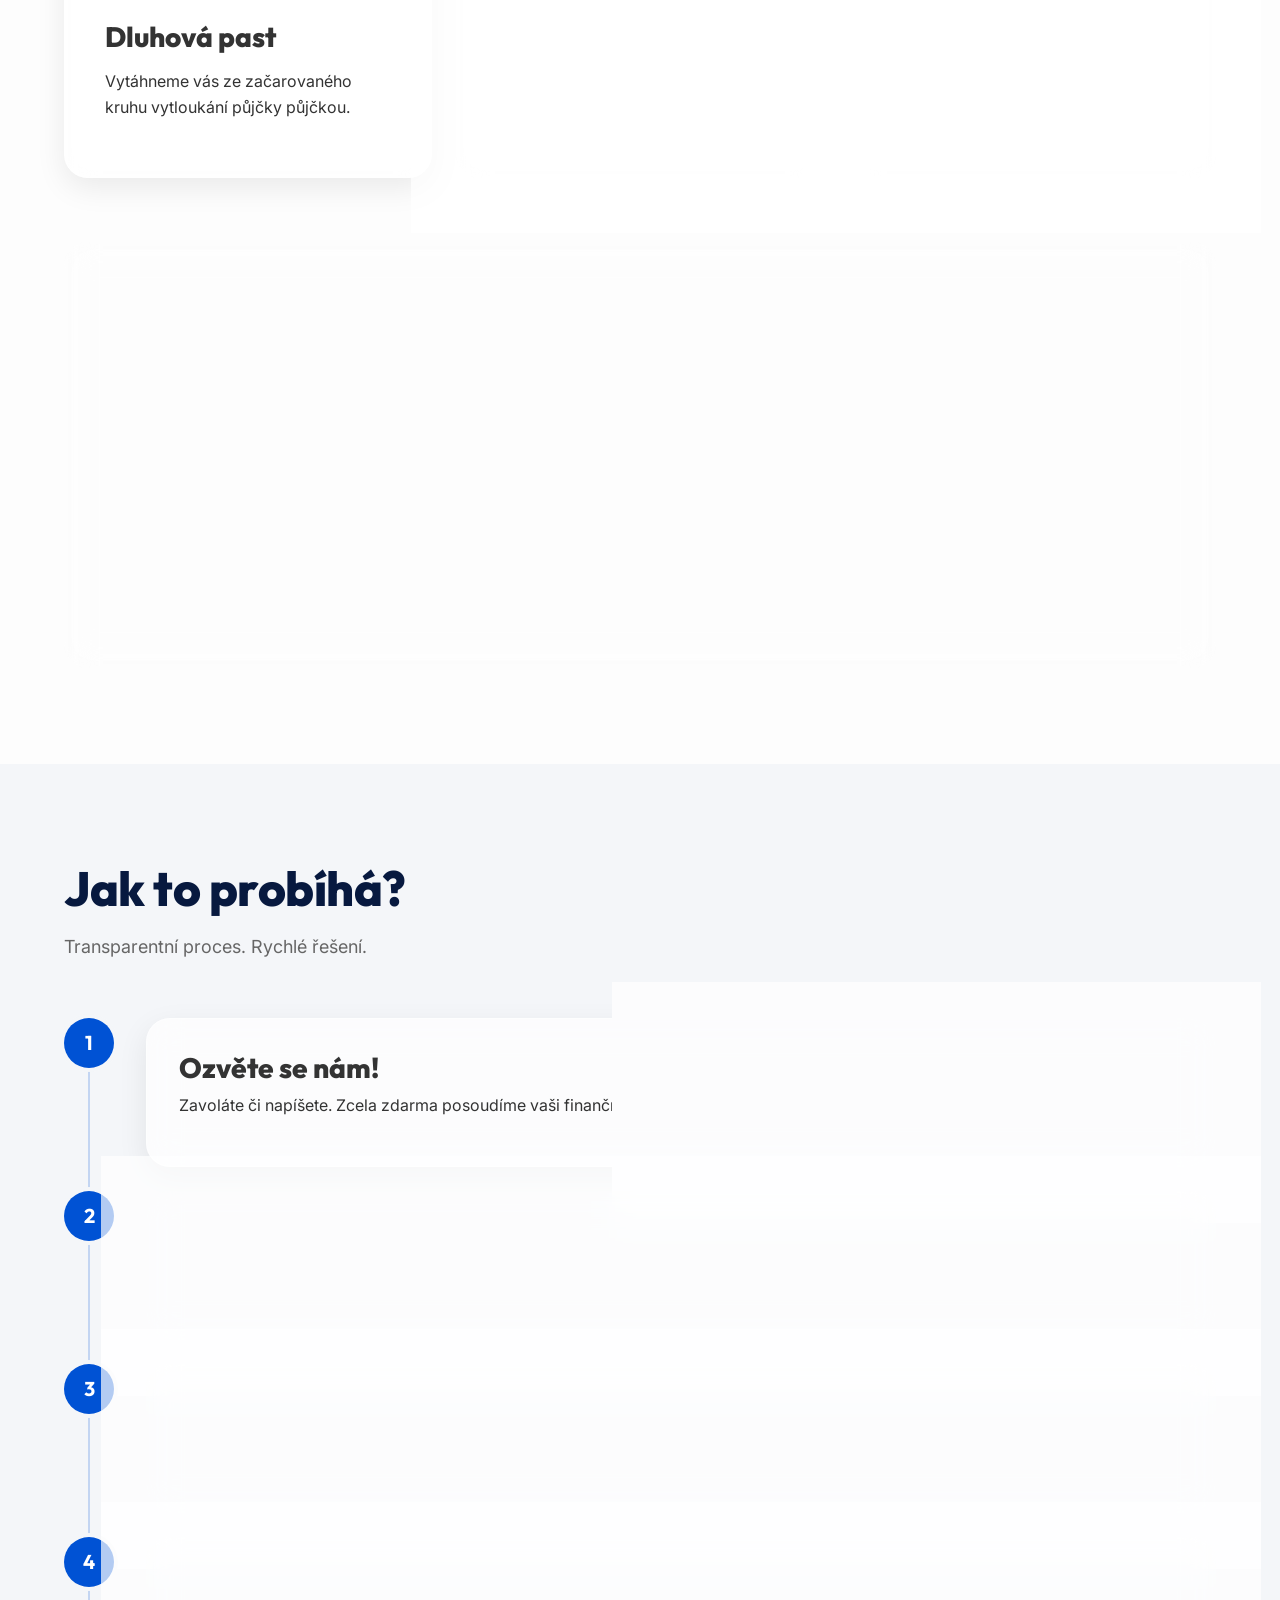
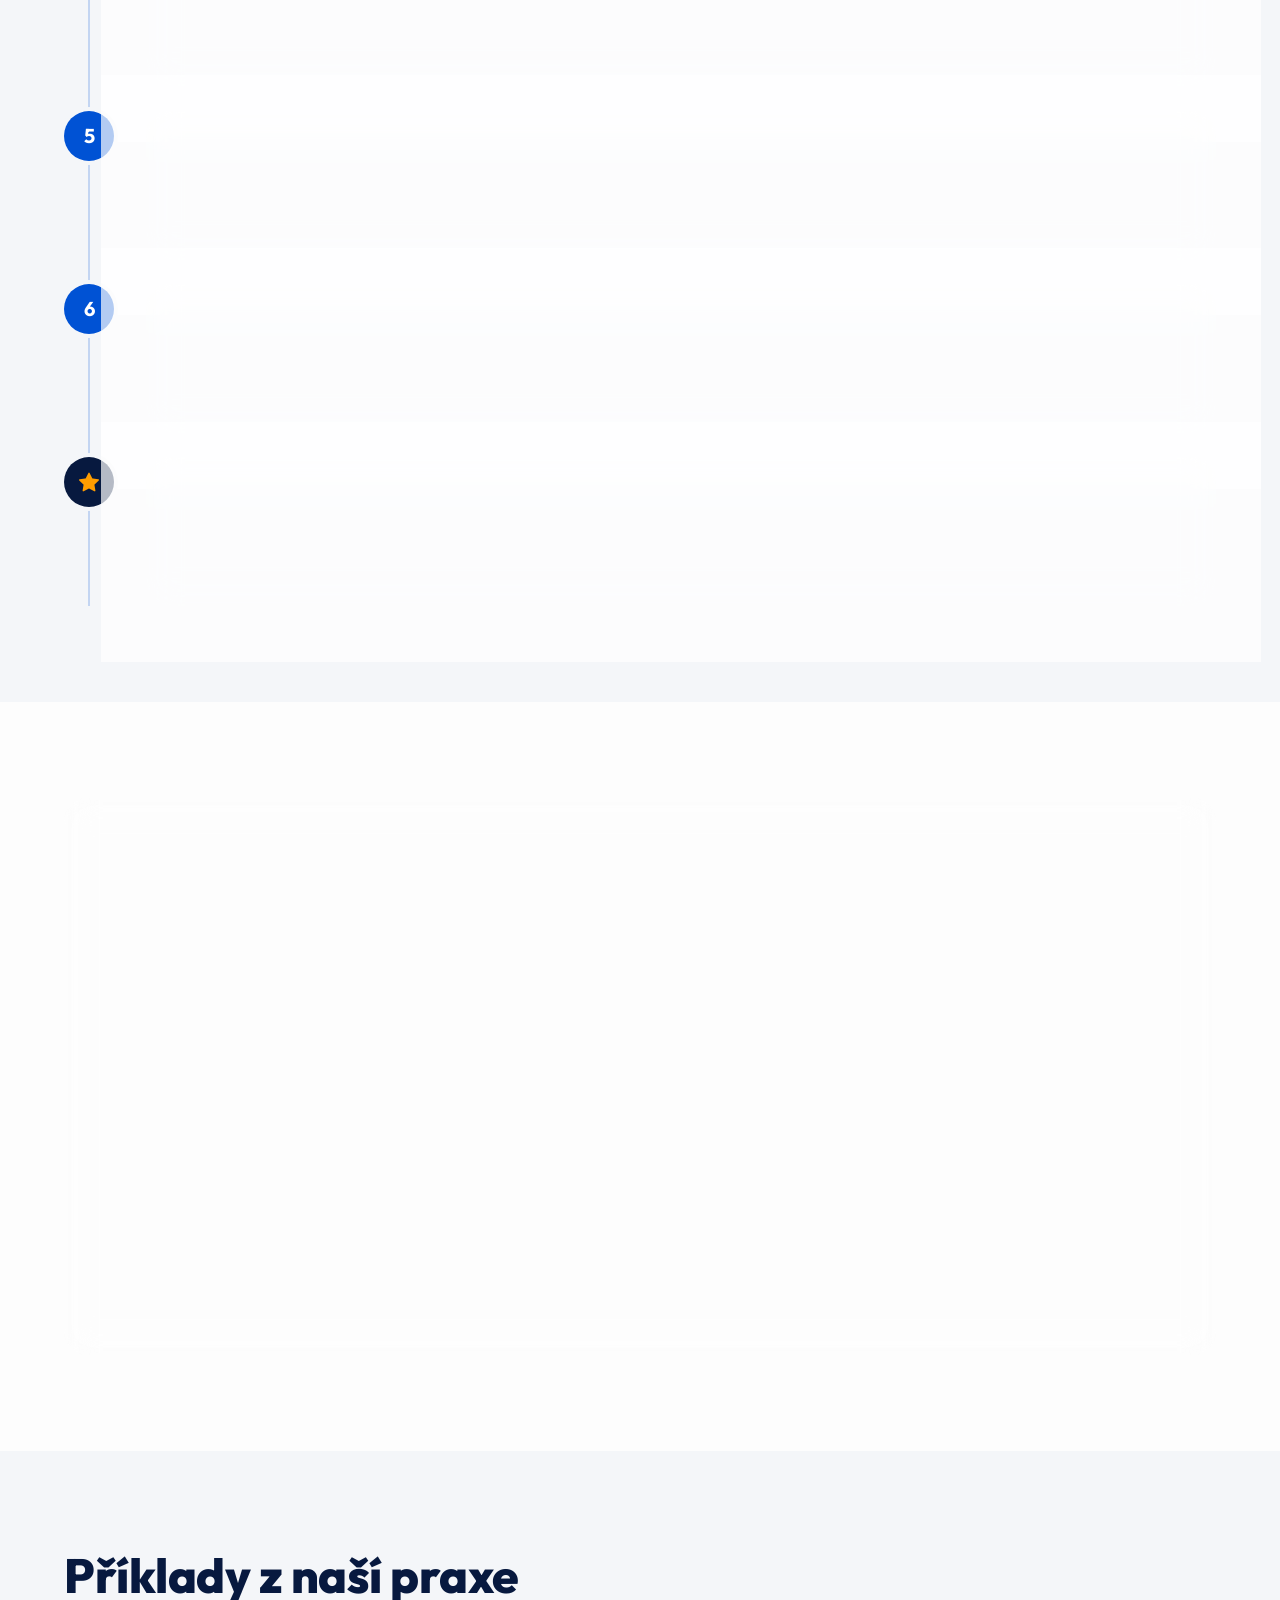
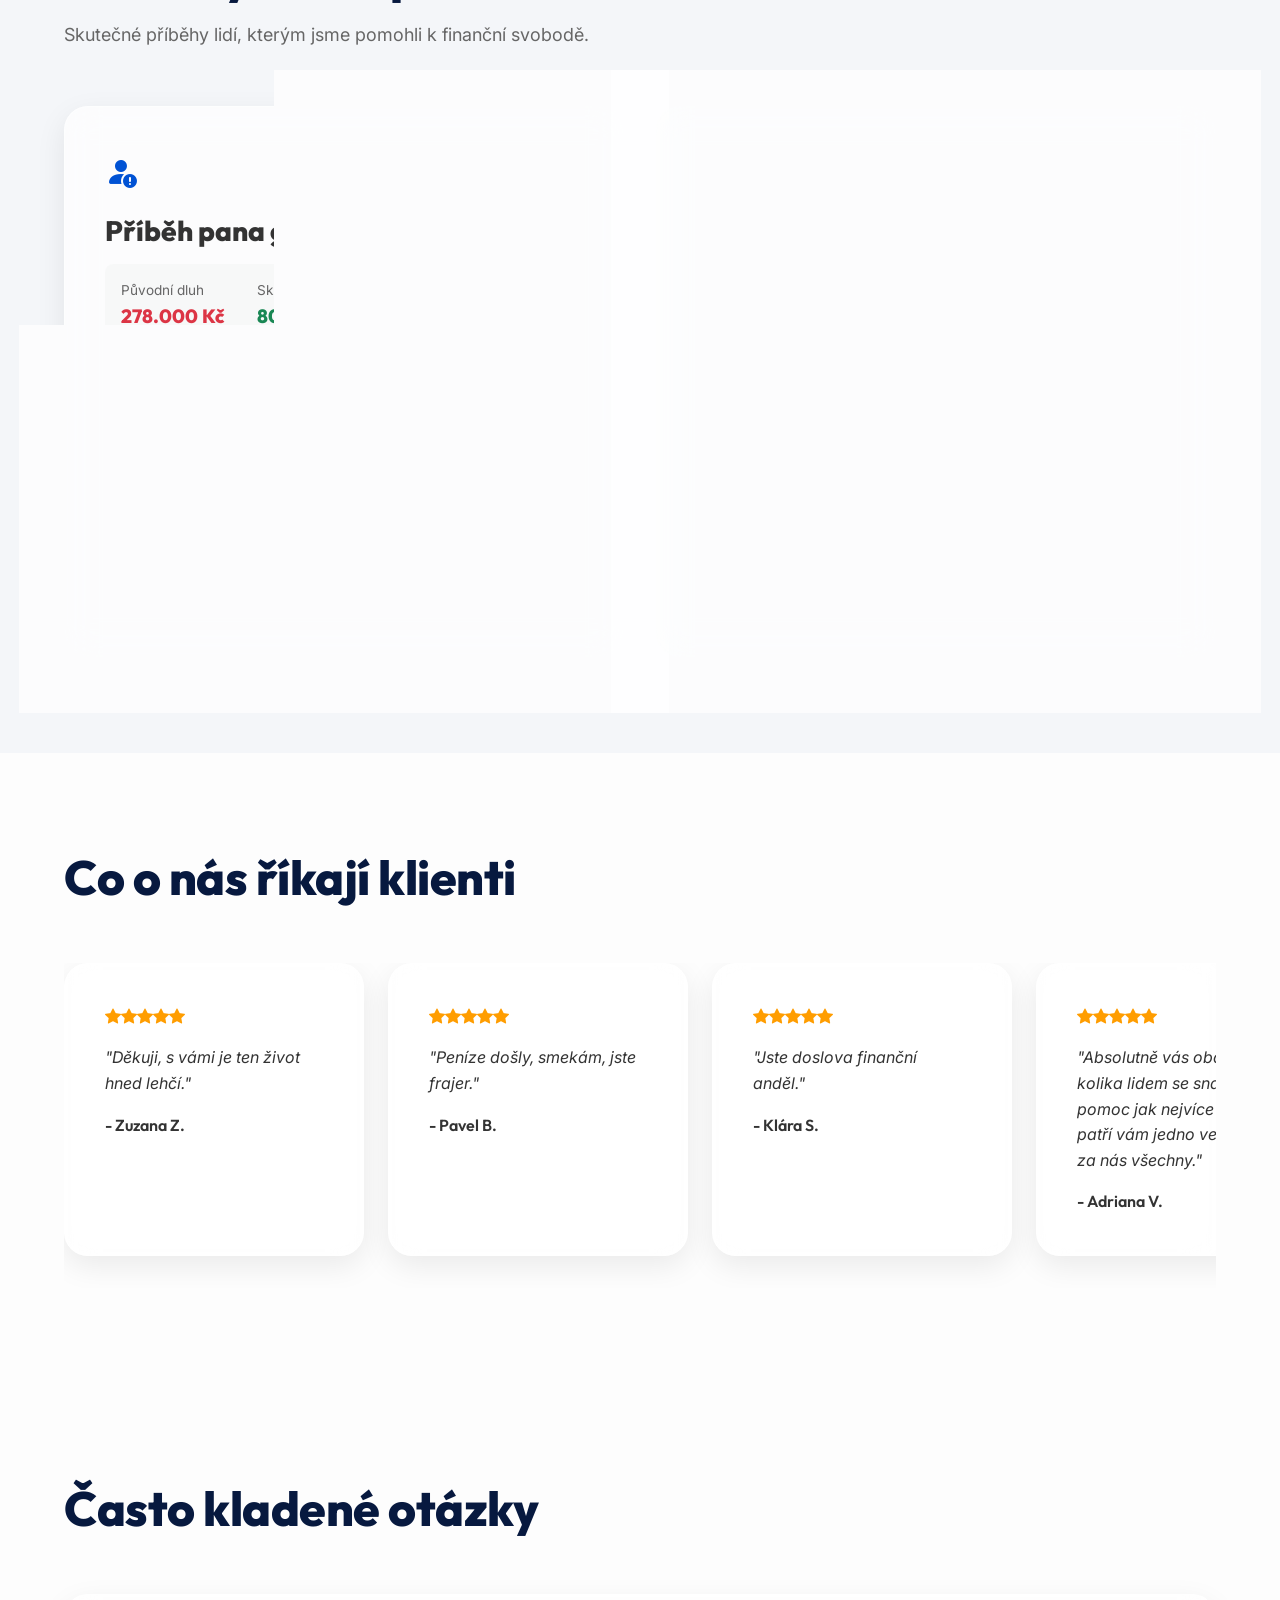
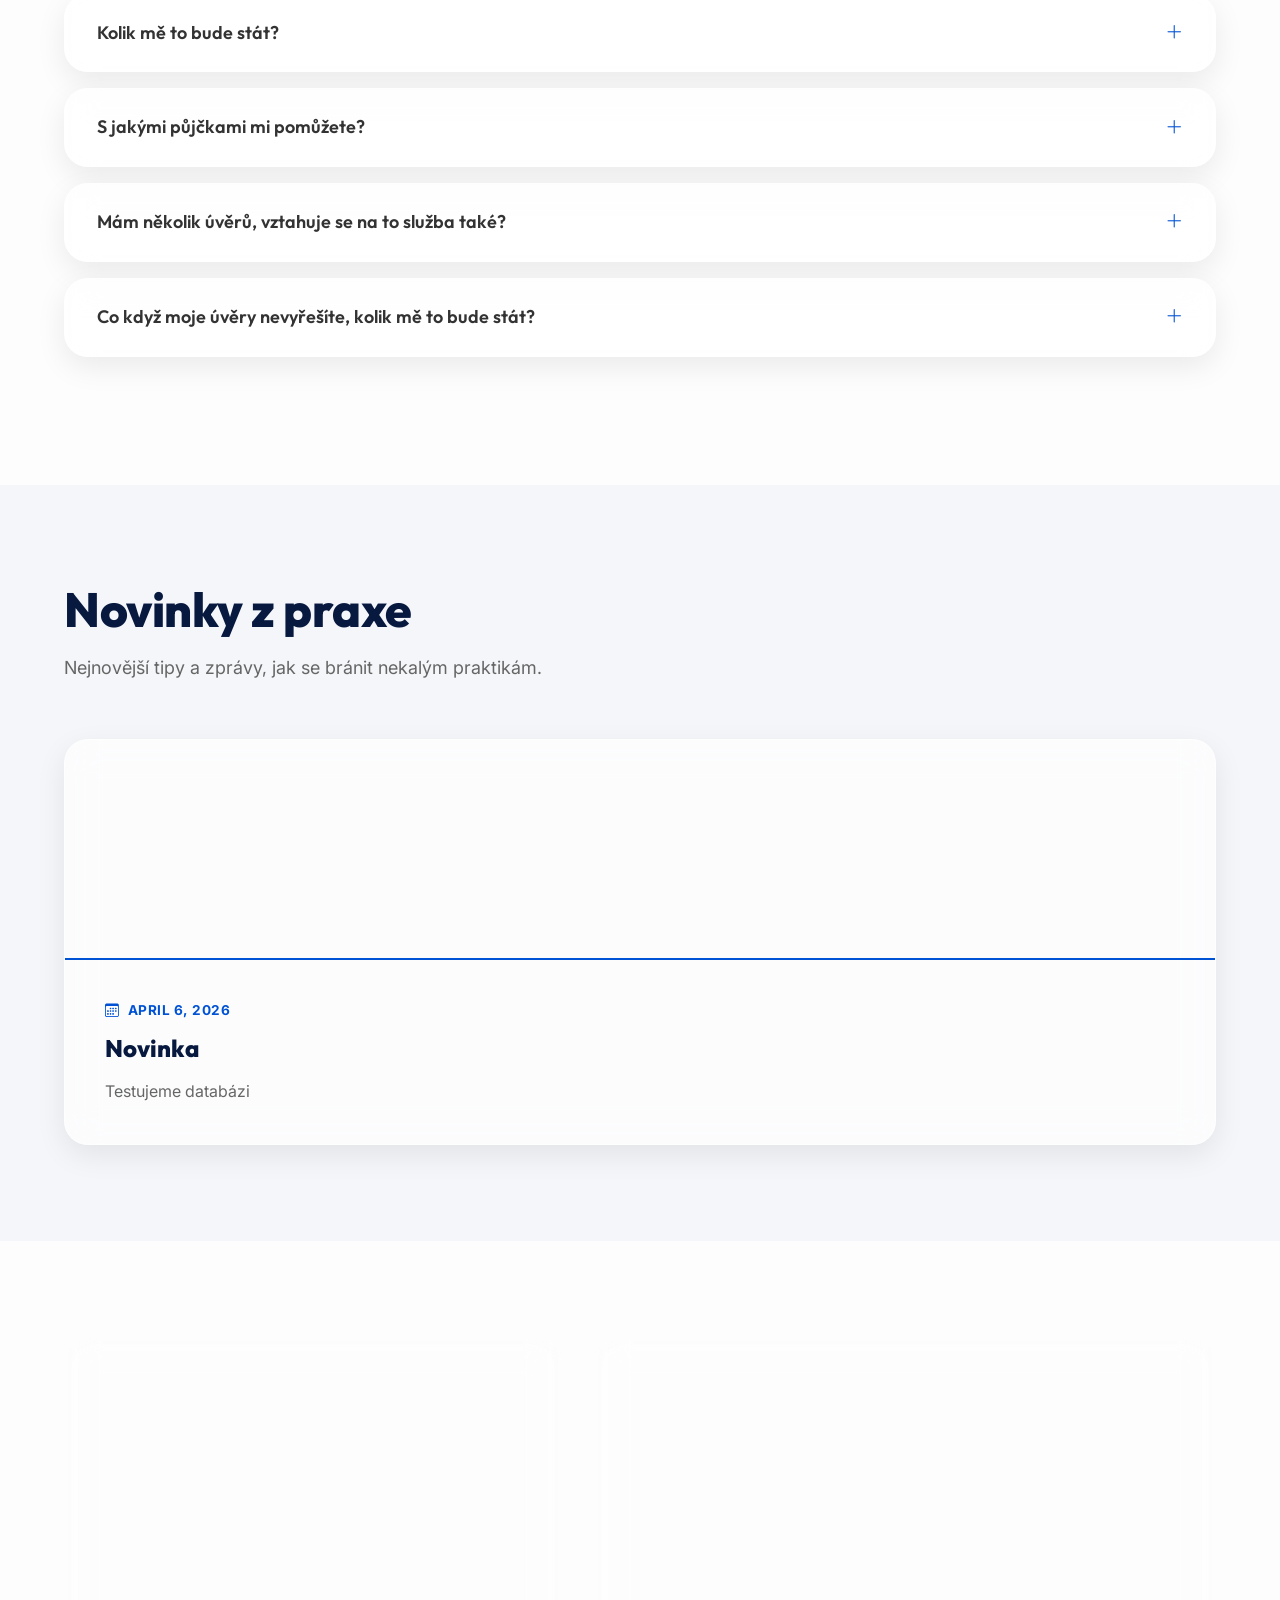
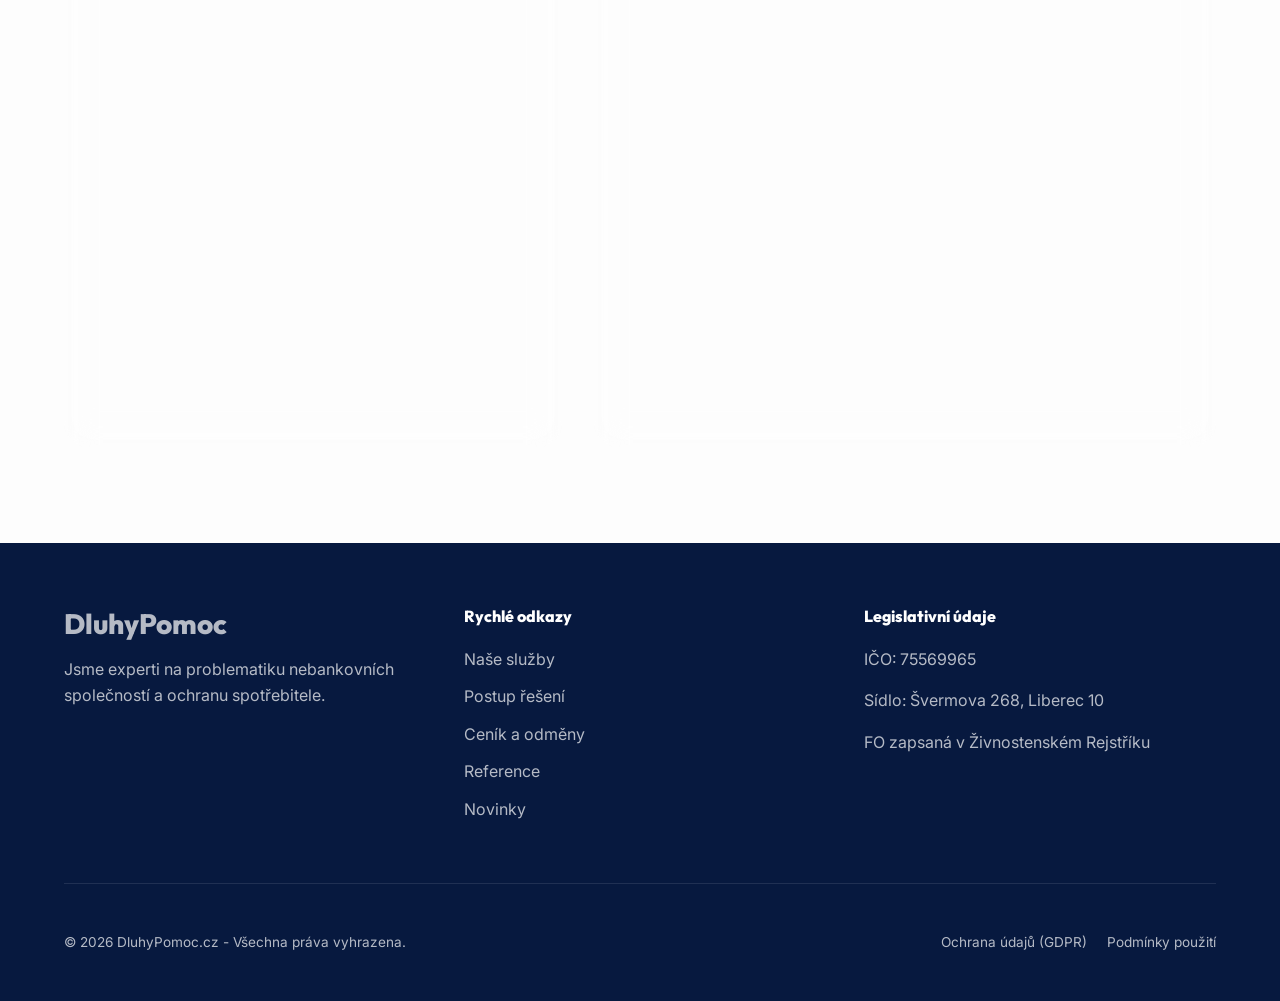
==== commit d355b956: "testnotion" ====
--- a/index.html
+++ b/index.html
@@ -1,452 +1,518 @@
 <!DOCTYPE html>
 <html lang="cs">
-
 <head>
     <meta charset="UTF-8">
     <meta name="viewport" content="width=device-width, initial-scale=1.0">
-    <title>Dluhypomoc - Oddlužení, insolvence a pomoc s dluhy</title>
-    <meta name="description"
-        content="Jste v dluhové pasti? Pomůžeme vám, zbavíme vás dluhů a vymůžeme přeplacené úroky zpět. Profesionální oddlužení a finanční poradenství.">
-    <link rel="canonical" href="https://dluhypomoc.cz/">
-
-    <!-- Open Graph / Facebook -->
+    <title>DluhyPomoc | Zbavíme vás dluhů a vymůžeme úroky zpět</title>
+    <meta name="description" content="Jste v dluhové pasti? Pomůžeme vám zrušit nevýhodné smlouvy u nebankovních společností a vymůžeme přeplacené úroky zpět. Vše zprostředkujeme.">
+    
+    <!-- Open Graph -->
+    <meta property="og:title" content="DluhyPomoc | Zbavíme vás dluhů">
+    <meta property="og:description" content="Pomůžeme s nebankovními půjčkami. Odměna pouze ze záchrany a vymožených peněz zisků.">
+    <meta property="og:image" content="https://www.dluhypomoc.cz/Obrazky/og-preview.png">
+    <meta property="og:url" content="https://www.dluhypomoc.cz/">
     <meta property="og:type" content="website">
-    <meta property="og:url" content="https://dluhypomoc.cz/">
-    <meta property="og:title" content="Dluhypomoc - Vaše cesta z dluhů">
-    <meta property="og:description"
-        content="Zbavíme vás dluhů a vymůžeme přeplacené úroky zpět. Profesionální a diskrétní pomoc.">
-    <meta property="og:image" content="https://dluhypomoc.cz/og-image.jpg">
-
+
+    <!-- SEO & Icons -->
+    <link rel="canonical" href="https://www.dluhypomoc.cz/">
+    <link rel="icon" type="image/svg+xml" href="favicon.svg">
+    <link rel="stylesheet" href="style.css">
+    
     <!-- Fonts -->
     <link rel="preconnect" href="https://fonts.googleapis.com">
     <link rel="preconnect" href="https://fonts.gstatic.com" crossorigin>
-    <link href="https://fonts.googleapis.com/css2?family=Outfit:wght@300;400;500;600;700&display=swap" rel="stylesheet">
-
+    <link href="https://fonts.googleapis.com/css2?family=Inter:wght@400;500;600&family=Outfit:wght@400;600;800;900&display=swap" rel="stylesheet">
+    
     <!-- Bootstrap Icons -->
-    <link rel="stylesheet" href="https://cdn.jsdelivr.net/npm/bootstrap-icons@1.11.1/font/bootstrap-icons.css">
-
-    <link rel="stylesheet" href="style.css">
-
-    <!-- Favicon -->
-    <link rel="icon" type="image/png" href="Obrazky/Favicon.png">
+    <link rel="stylesheet" href="https://cdn.jsdelivr.net/npm/bootstrap-icons@1.11.3/font/bootstrap-icons.min.css">
+
+    <!-- Structured Data -->
+    <script type="application/ld+json">
+    {
+      "@context": "https://schema.org",
+      "@type": "LocalBusiness",
+      "name": "DluhyPomoc",
+      "url": "https://www.dluhypomoc.cz",
+      "email": "info@dluhypomoc.cz",
+      "address": {
+        "@type": "PostalAddress",
+        "streetAddress": "Švermova 268",
+        "addressLocality": "Liberec 10",
+        "postalCode": "460 10",
+        "addressCountry": "CZ"
+      },
+      "taxID": "75569965",
+      "description": "Profesionální pomoc s nebankovními dluhy a vymáhání přeplacených úroků."
+    }
+    </script>
+    <script type="application/ld+json">
+    {
+      "@context": "https://schema.org",
+      "@type": "FAQPage",
+      "mainEntity": [
+        {
+          "@type": "Question",
+          "name": "Kolik mě to bude stát?",
+          "acceptedAnswer": {
+            "@type": "Answer",
+            "text": "Z Vaší kapsy nepůjde ani koruna. Naši provizi si bereme z vymožených částek od úvěrujících společností."
+          }
+        },
+        {
+          "@type": "Question",
+          "name": "S jakými půjčkami mi pomůžete?",
+          "acceptedAnswer": {
+            "@type": "Answer",
+            "text": "Pomůžeme vám s půjčkami od nebankovních společností."
+          }
+        }
+      ]
+    }
+    </script>
 </head>
-
 <body>
-
-    <!-- Header -->
-    <header class="header">
-        <div class="container header__container">
+    <!-- Cookie Banner -->
+    <div id="cookie-banner" class="cookie-banner">
+        <p>Tento web používá soubory cookies k zajištění nejlepší uživatelské zkušenosti.</p>
+        <button id="accept-cookies" class="btn btn-secondary">Rozumím</button>
+    </div>
+
+    <!-- Navigace -->
+    <nav class="navbar">
+        <div class="container nav-container">
             <a href="#" class="logo">
-                <img src="Obrazky/Logo_new.png" alt="Dluhypomoc Logo" width="150" height="auto">
+                <!-- Pokud dojde logo.png, je tu i textový fallback -->
+                <img src="Obrazky/Logo_new.png" alt="DluhyPomoc Logo" class="logo-img" onerror="this.style.display='none'; this.nextElementSibling.style.display='block';">
+                <span style="display:none;" class="logo-text">DluhyPomoc</span>
             </a>
-            <nav class="nav">
-                <ul class="nav__list">
-                    <li><a href="#sluzby" class="nav__link">Služby</a></li>
-                    <li><a href="#jak-to-probiha" class="nav__link">Jak to probíhá</a></li>
-                    <li><a href="#cenik" class="nav__link">Ceník</a></li>
-                    <li><a href="#priklady" class="nav__link">Příklady z praxe</a></li>
-                    <li><a href="#recenze" class="nav__link">Recenze</a></li>
-                    <li><a href="#faq" class="nav__link">FAQ</a></li>
-                    <li><a href="#kontakt" class="nav__cta">Kontakt</a></li>
-                </ul>
-            </nav>
-            <button class="hamburger" aria-label="Menu">
+            
+            <button class="hamburger-menu" aria-label="Menu" aria-expanded="false">
                 <span></span>
                 <span></span>
                 <span></span>
             </button>
+
+            <ul class="nav-links">
+                <li><a href="#sluzby">Služby</a></li>
+                <li><a href="#postup">Jak to probíhá</a></li>
+                <li><a href="#cenik">Ceník</a></li>
+                <li><a href="#praxe">Příklady z praxe</a></li>
+                <li><a href="#recenze">Recenze</a></li>
+                <li><a href="#aktuality">Novinky</a></li>
+                <li><a href="#kontakt" class="btn btn-primary nav-btn">Kontakt</a></li>
+            </ul>
+        </div>
+    </nav>
+
+    <!-- Hero Sekce inspirovaní vzorem - obří text tvořící background, glassmorphism -->
+    <header id="hero" class="hero">
+        <div class="hero-bg-text-wrapper">
+            <h1 class="hero-bg-text" aria-hidden="true">POMOC</h1>
+        </div>
+        <div class="container hero-container">
+            <div class="hero-content glass-card fade-in">
+                <h1>Jste v dluhové pasti a vyhrožují vám nebankovní společnosti?</h1>
+                <p>Pomůžeme vám, zbavíme vás dluhů a vymůžeme přeplacené úroky zpět. Jsme tu, abychom vás dostali zpět na nohy, a vy pro to nemusíte hnout ani prstem.</p>
+                <a href="#kontakt" class="btn btn-primary btn-lg">TO POTŘEBUJI</a>
+            </div>
+            
+            <!-- Dekorační 3D nebo glass prvek (náhrada mobilu z vizuálu) -->
+            <div class="hero-visual fade-in delay-1">
+                <div class="glass-sphere"></div>
+            </div>
+        </div>
+        <div class="scroll-indicator">
+            <a href="#sluzby" aria-label="Posunout dolů"><i class="bi bi-chevron-down"></i></a>
         </div>
     </header>
 
-    <!-- Mobile Menu Overlay -->
-    <div class="mobile-menu">
-        <nav class="mobile-menu__nav">
-            <a href="#sluzby" class="mobile-menu__link">Služby</a>
-            <a href="#jak-to-probiha" class="mobile-menu__link">Jak to probíhá</a>
-            <a href="#cenik" class="mobile-menu__link">Ceník</a>
-            <a href="#priklady" class="mobile-menu__link">Příklady z praxe</a>
-            <a href="#recenze" class="mobile-menu__link">Recenze</a>
-            <a href="#faq" class="mobile-menu__link">FAQ</a>
-            <a href="#kontakt" class="mobile-menu__link">Kontakt</a>
-        </nav>
-    </div>
-
     <main>
-        <!-- Hero Section -->
-        <!-- Hero Section -->
-        <section class="hero" id="hero">
-            <div class="container hero__container">
-                <div class="hero__content">
-                    <h1 class="hero__title">
-                        Jste v <span class="highlight">dluhové pasti</span><br>a vyhrožují vám nebankovní společnosti?
-                    </h1>
-                    <p class="hero__text">
-                        Pomůžeme vám, zbavíme vás dluhů a vymůžeme přeplacené úroky zpět.
-                    </p>
-                    <a href="#kontakt" class="btn btn--primary btn--large">TO POTŘEBUJI <i
-                            class="bi bi-arrow-right"></i></a>
-
-                    <div class="hero__trust">
-                        <div class="hero__trust-item">
-                            <i class="bi bi-shield-check"></i>
-                            <span>Diskrétní přístup</span>
-                        </div>
-                        <div class="hero__trust-item">
-                            <i class="bi bi-star-fill"></i>
-                            <span>Ověřené řešení</span>
-                        </div>
-                    </div>
-                </div>
-
+        <!-- Služby - Co vyřešíme -->
+        <section id="sluzby" class="section">
+            <div class="container">
+                <div class="section-header fade-in">
+                    <h2>Co vše umíme vyřešit</h2>
+                    <p>Zařídíme, abyste mohli znovu v klidu spát.</p>
+                </div>
+                
+                <div class="bento-grid features-grid">
+                    <div class="bento-card glass-card fade-in delay-1">
+                        <i class="bi bi-graph-down-arrow icon-large text-accent"></i>
+                        <h3>Lichvářské úroky</h3>
+                        <p>Zrušíme neúměrně vysoké úroky, které vás strhávají dolů a ušetříme vám peníze.</p>
+                    </div>
+                    <div class="bento-card glass-card fade-in delay-2">
+                        <i class="bi bi-file-earmark-x icon-large text-accent"></i>
+                        <h3>Nevýhodné smlouvy</h3>
+                        <p>Zneplatníme smlouvy, které porušují zákon a stahují vás do spirály dluhů.</p>
+                    </div>
+                    <div class="bento-card glass-card fade-in delay-3">
+                        <i class="bi bi-bank icon-large text-accent"></i>
+                        <h3>Nebankovní půjčky</h3>
+                        <p>Zaměřujeme se primárně na nekalé praktiky nebankovního sektoru.</p>
+                    </div>
+                    <div class="bento-card glass-card fade-in delay-1">
+                        <i class="bi bi-shield-x icon-large text-accent"></i>
+                        <h3>Dluhová past</h3>
+                        <p>Vytáhneme vás ze začarovaného kruhu vytloukání půjčky půjčkou.</p>
+                    </div>
+                    <div class="bento-card glass-card fade-in delay-2">
+                        <i class="bi bi-calendar2-check icon-large text-accent"></i>
+                        <h3>Splátkový kalendář</h3>
+                        <p>Dohodneme únosné splátky na zbytek doložené a prokazatelné jistiny.</p>
+                    </div>
+                    <div class="bento-card glass-card fade-in delay-3">
+                        <i class="bi bi-briefcase icon-large text-accent"></i>
+                        <h3>Podnikatelské úvěry</h3>
+                        <p>Pomůžeme i s problémy u financování tzv. na IČO pro drobné podnikatele.</p>
+                    </div>
+                </div>
+
+                <!-- Jsme na vaší straně sekce v rámci služeb -->
+                <div class="why-us fade-in mt-large">
+                    <div class="why-us-content bento-card glass-card wide-card">
+                        <h2>Jsme na vaší straně</h2>
+                        <ul class="check-list">
+                            <li>
+                                <strong><i class="bi bi-check-circle-fill"></i> Klient je pro nás na 1. místě</strong>
+                                <span>Nečekáme a neodsuzujeme, ale okamžitě jednáme.</span>
+                            </li>
+                            <li>
+                                <strong><i class="bi bi-check-circle-fill"></i> Zařídíme vše od A do Z</strong>
+                                <span>O nic se nemusíte starat, my vše zanalyzujeme a zajistíme za vás.</span>
+                            </li>
+                            <li>
+                                <strong><i class="bi bi-check-circle-fill"></i> Spolupráce s právní kanceláří</strong>
+                                <span>Kryje nám záda při řešení objektivně složitějších právních případů.</span>
+                            </li>
+                            <li>
+                                <strong><i class="bi bi-check-circle-fill"></i> Není pro nás problém ani půjčka na IČO</strong>
+                                <span>Pomůžeme vám efektivně také s podnikatelskými úvěry.</span>
+                            </li>
+                        </ul>
+                    </div>
+                </div>
             </div>
         </section>
 
-        <!-- Services Section -->
-        <section class="section services" id="sluzby">
+        <!-- Jak to probíhá -->
+        <section id="postup" class="section bg-light">
             <div class="container">
-                <div class="section-header text-center">
-                    <h2 class="section-title">Co vše umíme vyřešit</h2>
-                    <p class="section-subtitle">Naše služby na míru vaší situaci</p>
-                </div>
-
-                <div class="grid grid--3">
-                    <div class="card service-card glass">
-                        <div class="service-card__icon"><i class="bi bi-percent"></i></div>
-                        <h3 class="service-card__title">Lichvářské úroky</h3>
-                        <p>Zastavíme neoprávněné navyšování vašeho dluhu o nezákonné úroky.</p>
-                    </div>
-                    <div class="card service-card glass">
-                        <div class="service-card__icon"><i class="bi bi-file-earmark-x"></i></div>
-                        <h3 class="service-card__title">Nevýhodné smlouvy</h3>
-                        <p>Analyzujeme vaše smlouvy a najdeme v nich právní kličky.</p>
-                    </div>
-                    <div class="card service-card glass">
-                        <div class="service-card__icon"><i class="bi bi-bank"></i></div>
-                        <h3 class="service-card__title">Nebankovní půjčky</h3>
-                        <p>Řešíme problémy s agresivními nebankovními poskytovateli.</p>
-                    </div>
-                    <div class="card service-card glass">
-                        <div class="service-card__icon"><i class="bi bi-life-preserver"></i></div>
-                        <h3 class="service-card__title">Dluhová past</h3>
-                        <p>Pomůžeme vám vystoupit z kolotoče vytloukání půjčky půjčkou.</p>
-                    </div>
-                    <div class="card service-card glass">
-                        <div class="service-card__icon"><i class="bi bi-calendar-check"></i></div>
-                        <h3 class="service-card__title">Splátkové kalendáře</h3>
-                        <p>Vyjednáme reálný splátkový kalendář na zbytek jistiny.</p>
-                    </div>
-                    <div class="card service-card glass">
-                        <div class="service-card__icon"><i class="bi bi-briefcase"></i></div>
-                        <h3 class="service-card__title">Podnikatelské úvěry</h3>
-                        <p>Ani půjčky na IČO pro nás nejsou problém. Pomůžeme i Vám.</p>
+                <div class="section-header fade-in">
+                    <h2>Jak to probíhá?</h2>
+                    <p>Transparentní proces. Rychlé řešení.</p>
+                </div>
+
+                <div class="timeline fade-in">
+                    <div class="timeline-step">
+                        <div class="step-number">1</div>
+                        <div class="step-content glass-card">
+                            <h3>Ozvěte se nám!</h3>
+                            <p>Zavoláte či napíšete. Zcela zdarma posoudíme vaši finanční situaci.</p>
+                        </div>
+                    </div>
+                    <div class="timeline-step">
+                        <div class="step-number">2</div>
+                        <div class="step-content glass-card">
+                            <h3>Příprava pomoci</h3>
+                            <p>Připravíme plnou moc a bezpečně společně podepisujeme smlouvu o zastoupení.</p>
+                        </div>
+                    </div>
+                    <div class="timeline-step">
+                        <div class="step-number">3</div>
+                        <div class="step-content glass-card">
+                            <h3>Přehled plateb</h3>
+                            <p>Poskytnete nám detailní přehled všech plateb v rámci konkrétní půjčky.</p>
+                        </div>
+                    </div>
+                    <div class="timeline-step">
+                        <div class="step-number">4</div>
+                        <div class="step-content glass-card">
+                            <h3>Vyjednávání</h3>
+                            <p>My následně oslovíme věřitele a tvrdě, ale profesionálně začneme vyjednávat.</p>
+                        </div>
+                    </div>
+                    <div class="timeline-step">
+                        <div class="step-number">5</div>
+                        <div class="step-content glass-card">
+                            <h3>Výhoda pro vás</h3>
+                            <p>S věřitelem uzavíráme dohodu a my přijímáme pro vás odměnové finance.</p>
+                        </div>
+                    </div>
+                    <div class="timeline-step">
+                        <div class="step-number">6</div>
+                        <div class="step-content glass-card">
+                            <h3>Vyplacení</h3>
+                            <p>Okamžitě obratem vám všechny získané prostředky zasíláme na váš bankovní účet.</p>
+                        </div>
+                    </div>
+                    <div class="timeline-step">
+                        <div class="step-number"><i class="bi bi-star-fill text-yellow"></i></div>
+                        <div class="step-content glass-card step-final">
+                            <h3>Gratulujeme vám!</h3>
+                            <p>Máte po problémech a můžete opět klidně dýchat.</p>
+                        </div>
                     </div>
                 </div>
             </div>
         </section>
 
-        <!-- Features Section -->
-        <section class="section features bg-light" id="proc-my">
+        <!-- Ceník -->
+        <section id="cenik" class="section">
             <div class="container">
-                <div class="section-header text-center">
-                    <h2 class="section-title">Proč si vybrat nás?</h2>
-                    <p class="section-subtitle">Jsme na vaší straně od začátku až do konce</p>
-                </div>
-
-                <div class="features-grid">
-                    <div class="feature-item">
-                        <div class="feature-number"><i class="bi bi-check-lg"></i></div>
-                        <div>
-                            <h4>Klient je pro nás na 1. místě</h4>
-                            <p>Nečekáme, neodsuzujeme – jednáme.</p>
-                        </div>
-                    </div>
-                    <div class="feature-item">
-                        <div class="feature-number"><i class="bi bi-check-lg"></i></div>
-                        <div>
-                            <h4>Zařídíme vše od A do Z</h4>
-                            <p>O nic se nemusíte starat, vše zajistíme za vás.</p>
-                        </div>
-                    </div>
-                    <div class="feature-item">
-                        <div class="feature-number"><i class="bi bi-check-lg"></i></div>
-                        <div>
-                            <h4>Spolupracujeme s renomovanou právní kanceláří</h4>
-                            <p>Kryje nám záda při řešení složitějších případů.</p>
-                        </div>
-                    </div>
-                    <div class="feature-item">
-                        <div class="feature-number"><i class="bi bi-check-lg"></i></div>
-                        <div>
-                            <h4>Ani půjčky na IČO pro nás nejsou problém</h4>
-                            <p>Pomůžeme i s podnikatelskými úvěry.</p>
-                        </div>
+                <div class="price-container fade-in bento-card glass-card">
+                    <div class="price-content">
+                        <h2>Kolik vás to bude stát?</h2>
+                        <div class="price-highlight">
+                            <span class="big-number">0 Kč</span>
+                            <span class="price-text">Z vaší peněženky nepůjde dopředu ani koruna.</span>
+                        </div>
+                        <p class="mt-medium">Naše odměna činí <strong>20 % z vymožených úroků a odpuštěných dluhů.</strong></p>
+                        <p>Odměnu účtujeme až po zdárně vyřešeném a zcela ukončeném případu. Automaticky ji odečteme z vymožené částky, kterou vám vzápětí rovnou posíláme na váš účet. Žádné skryté poplatky, stoprocentní férovost a transparentnost.</p>
+                        <a href="#kontakt" class="btn btn-primary mt-medium">Chci konzultaci zdarma</a>
+                    </div>
+                    <div class="price-graphic">
+                        <i class="bi bi-piggy-bank"></i>
                     </div>
                 </div>
             </div>
         </section>
 
-        <!-- Process Section -->
-        <section class="section process" id="jak-to-probiha">
+        <!-- Příklady z praxe -->
+        <section id="praxe" class="section bg-light">
             <div class="container">
-                <div class="section-header text-center">
-                    <h2 class="section-title">Jak to probíhá?</h2>
-                </div>
-
-                <div class="process-steps">
-                    <!-- Step 1 -->
-                    <div class="step">
-                        <div class="step__marker">1</div>
-                        <div class="step__content glass">
-                            <h3>Ozvěte se nám!</h3>
-                            <p>Posoudíme vaši situaci zdarma a nezávazně.</p>
-                        </div>
-                    </div>
-                    <!-- Step 2 -->
-                    <div class="step">
-                        <div class="step__marker">2</div>
-                        <div class="step__content glass">
-                            <h3>Podepisujeme smlouvu</h3>
-                            <p>Připravíme plnou moc a pustíme se do práce.</p>
-                        </div>
-                    </div>
-                    <!-- Step 3 -->
-                    <div class="step">
-                        <div class="step__marker">3</div>
-                        <div class="step__content glass">
-                            <h3>Přehled plateb</h3>
-                            <p>Poskytnete nám přehled všech plateb v rámci půjčky.</p>
-                        </div>
-                    </div>
-                    <!-- Step 4 -->
-                    <div class="step">
-                        <div class="step__marker">4</div>
-                        <div class="step__content glass">
-                            <h3>Vyjednávání</h3>
-                            <p>Oslovíme věřitele a začneme tvrdě vyjednávat.</p>
-                        </div>
-                    </div>
-                    <!-- Step 5 -->
-                    <div class="step">
-                        <div class="step__marker">5</div>
-                        <div class="step__content glass">
-                            <h3>Dohoda a finance</h3>
-                            <p>S věřitelem uzavíráme dohodu a přijímáme finance.</p>
-                        </div>
-                    </div>
-                    <!-- Step 6 -->
-                    <div class="step">
-                        <div class="step__marker">6</div>
-                        <div class="step__content glass">
-                            <h3>Peníze na účet</h3>
-                            <p>Obratem vám získané prostředky zasíláme na účet.</p>
-                        </div>
-                    </div>
-                    <!-- Step 7 -->
-                    <div class="step">
-                        <div class="step__marker">7</div>
-                        <div class="step__content glass">
-                            <h3>Hotovo!</h3>
-                            <p>Gratulujeme vám, máte po problémech!</p>
+                <div class="section-header fade-in">
+                    <h2>Příklady z naší praxe</h2>
+                    <p>Skutečné příběhy lidí, kterým jsme pomohli k finanční svobodě.</p>
+                </div>
+
+                <div class="cases-grid">
+                    <div class="case-card glass-card fade-in delay-1">
+                        <div class="case-icon"><i class="bi bi-person-fill-exclamation"></i></div>
+                        <h3>Příběh pana gamblera</h3>
+                        <div class="case-numbers">
+                            <div class="stat">
+                                <span class="label">Původní dluh</span>
+                                <span class="value text-danger">278.000 Kč</span>
+                            </div>
+                            <div class="stat">
+                                <span class="label">Skutečná jistina</span>
+                                <span class="value text-success">80.000 Kč</span>
+                            </div>
+                        </div>
+                        <p>Obrátil se na nás klient s prosbou o pomoc s vyřízením insolvence s tím, že dluží několika poskytovatelům rychlých půjček a nemá řešení. Po analýze jsme zjistili, že věřitelům od roku 2023 přeplatil 180.000 Kč.</p>
+                        <div class="case-result">
+                            <i class="bi bi-check-circle-fill text-success"></i>
+                            <p>Smlouvy jsme zneplatnili, zařídili smír (dluhy odpuštěny) a společnosti vrátily klientovi úroky 162.000 Kč. <strong>Ušetřeno celkem 360.000 Kč.</strong></p>
+                        </div>
+                    </div>
+
+                    <div class="case-card glass-card fade-in delay-2">
+                        <div class="case-icon"><i class="bi bi-person-hearts"></i></div>
+                        <h3>Maminka samoživitelka</h3>
+                        <div class="case-numbers">
+                            <div class="stat">
+                                <span class="label">Požadováno vrátit</span>
+                                <span class="value text-danger">75.000 Kč</span>
+                            </div>
+                            <div class="stat">
+                                <span class="label">Zbývající jistina</span>
+                                <span class="value text-success">10.000 Kč</span>
+                            </div>
+                        </div>
+                        <p>Dostala se do dluhové pasti (vytloukala půjčku půjčkou). Na fiktivní jistině 40.000 Kč po ní požadovali 75 tisíc, přičemž splatila již 30 tisíc Kč.</p>
+                        <div class="case-result">
+                            <i class="bi bi-check-circle-fill text-success"></i>
+                            <p>Skrze zneplatnění smluv jsme dohodnuli splátkový kalendář pro zbytek dluhu. <strong>Klientce jsme ušetřili 64.000 Kč.</strong></p>
                         </div>
                     </div>
                 </div>
             </div>
         </section>
 
-        <!-- Pricing Section -->
-        <section class="section pricing bg-light" id="cenik">
+        <!-- Recenze a FAQ -->
+        <div class="compound-sections">
+            <!-- Recenze -->
+            <section id="recenze" class="section">
+                <div class="container">
+                    <div class="section-header fade-in">
+                        <h2>Co o nás říkají klienti</h2>
+                    </div>
+                    <div class="reviews-grid">
+                        <div class="review-card glass-card fade-in delay-1">
+                            <div class="stars"><i class="bi bi-star-fill"></i><i class="bi bi-star-fill"></i><i class="bi bi-star-fill"></i><i class="bi bi-star-fill"></i><i class="bi bi-star-fill"></i></div>
+                            <p>"Děkuji, s vámi je ten život hned lehčí."</p>
+                            <span class="author">- Zuzana Z.</span>
+                        </div>
+                        <div class="review-card glass-card fade-in delay-2">
+                            <div class="stars"><i class="bi bi-star-fill"></i><i class="bi bi-star-fill"></i><i class="bi bi-star-fill"></i><i class="bi bi-star-fill"></i><i class="bi bi-star-fill"></i></div>
+                            <p>"Peníze došly, smekám, jste frajer."</p>
+                            <span class="author">- Pavel B.</span>
+                        </div>
+                        <div class="review-card glass-card fade-in delay-3">
+                            <div class="stars"><i class="bi bi-star-fill"></i><i class="bi bi-star-fill"></i><i class="bi bi-star-fill"></i><i class="bi bi-star-fill"></i><i class="bi bi-star-fill"></i></div>
+                            <p>"Jste doslova finanční anděl."</p>
+                            <span class="author">- Klára S.</span>
+                        </div>
+                        <div class="review-card glass-card fade-in delay-4">
+                            <div class="stars"><i class="bi bi-star-fill"></i><i class="bi bi-star-fill"></i><i class="bi bi-star-fill"></i><i class="bi bi-star-fill"></i><i class="bi bi-star-fill"></i></div>
+                            <p>"Absolutně vás obdivuji, kolika lidem se snažíte pomoc jak nejvíce můžete, patří vám jedno velké díky za nás všechny."</p>
+                            <span class="author">- Adriana V.</span>
+                        </div>
+                    </div>
+                </div>
+            </section>
+
+            <!-- FAQ -->
+            <section id="faq" class="section pb-large">
+                <div class="container">
+                    <div class="section-header fade-in">
+                        <h2>Často kladené otázky</h2>
+                    </div>
+                    <div class="faq-container fade-in delay-1">
+                        <details class="faq-item glass-card">
+                            <summary>Kolik mě to bude stát? <i class="bi bi-plus-lg"></i></summary>
+                            <div class="faq-content">
+                                <p>Z Vaší kapsy nepůjde ani koruna. Naši provizi si bereme z vymožených částek od úvěrujících společností a to 20 % z úspěchu.</p>
+                            </div>
+                        </details>
+                        <details class="faq-item glass-card">
+                            <summary>S jakými půjčkami mi pomůžete? <i class="bi bi-plus-lg"></i></summary>
+                            <div class="faq-content">
+                                <p>Specializujeme se a pomůžeme vám úspěšně s půjčkami od nebankovních společností, které mají často nenekalosoutěžní nebo protizákonné podmínky.</p>
+                            </div>
+                        </details>
+                        <details class="faq-item glass-card">
+                            <summary>Mám několik úvěrů, vztahuje se na to služba také? <i class="bi bi-plus-lg"></i></summary>
+                            <div class="faq-content">
+                                <p>Ano, samozřejmě. Každý jednotlivý úvěr posoudíme maximálně zvlášť a navrhneme vám komplexní a účinné řešení plně na míru.</p>
+                            </div>
+                        </details>
+                        <details class="faq-item glass-card">
+                            <summary>Co když moje úvěry nevyřešíte, kolik mě to bude stát? <i class="bi bi-plus-lg"></i></summary>
+                            <div class="faq-content">
+                                <p>Pracujeme pouze přesně na základě "No win - No fee". Tedy v případě neúspěchu vám žádnou provizi ani skryté poplatky neúčtujeme.</p>
+                            </div>
+                        </details>
+                    </div>
+                </div>
+            </section>
+        </div>
+
+        <!-- Aktuality / Notion Data -->
+        <section id="aktuality" class="section bg-light">
             <div class="container">
-                <div class="pricing-card glass mx-auto">
-                    <h2 class="section-title text-center">Kolik vás to bude stát?</h2>
-                    <div class="pricing-content text-center">
-                        <p class="pricing-highlight">Z vaší peněženky nepůjde ani koruna.</p>
-                        <ul class="pricing-list">
-                            <li><i class="bi bi-check-circle-fill"></i> Naše odměna je 20% z vymožených úroků a
-                                odpuštěných dluhů.</li>
-                            <li><i class="bi bi-check-circle-fill"></i> Odměnu účtujeme až po zdárně vyřešeném a
-                                ukončeném případu.</li>
-                            <li><i class="bi bi-check-circle-fill"></i> Odečteme ji z vymožené částky, kterou obratem
-                                posíláme na váš účet.</li>
+                <div class="section-header fade-in">
+                    <h2>Novinky z praxe</h2>
+                    <p>Nejnovější tipy a zprávy, jak se bránit nekalým praktikám.</p>
+                </div>
+                <div id="notion-data-container" class="notion-grid">
+                    <!-- Zde se přes JS načtou data z CSV -->
+                </div>
+            </div>
+        </section>
+
+        <!-- Kontakt -->
+        <section id="kontakt" class="section">
+            <div class="container">
+                <div class="contact-grid">
+                    <div class="contact-info bento-card glass-card fade-in">
+                        <h2>Spojte se s námi</h2>
+                        <p>Zavolejte nám nebo napište e-mail, začneme ihned jednat.</p>
+                        
+                        <ul class="contact-list">
+                            <li><i class="bi bi-envelope-fill"></i> <a href="mailto:info@dluhypomoc.cz">info@dluhypomoc.cz</a></li>
+                            <li><i class="bi bi-geo-alt-fill"></i> Sídlo: Švermova 268, 460 10, Liberec 10</li>
+                            <li><i class="bi bi-card-heading"></i> IČO: 75569965</li>
+                            <li><i class="bi bi-info-circle-fill"></i> FO Zapsaná v Živnostenském Rejstříku v Liberci</li>
                         </ul>
-                        <p class="mt-4 text-muted">Férový přístup. Žádné skryté poplatky předem.</p>
-                    </div>
-                </div>
-            </div>
-        </section>
-
-        <!-- Examples Section -->
-        <section class="section examples" id="priklady">
-            <div class="container">
-                <h2 class="section-title text-center mb-5">Příklady z praxe</h2>
-
-                <div class="grid grid--2">
-                    <!-- Case Study 1 -->
-                    <div class="card case-card glass">
-                        <div class="case-card__header">
-                            <i class="bi bi-person-fill"></i>
-                            <h3>Příběh pana Gamblera</h3>
-                        </div>
-                        <div class="case-card__body">
-                            <p>Obrátil se na nás gambler s prosbou o pomoc s vyřízením insolvence s tím, že dluží
-                                několika poskytovatelům rychlých půjček celkem 278.000,- Kč a nemá jiné řešení. Po
-                                analýze smluv a obratů však bylo zjištěno, že původní jistiny byly celkem jen 80.000,- a
-                                že věřitelům od roku 2023 již přeplatil 180.000,- Kč.</p>
-                            <div class="case-result success">
-                                <h4><i class="bi bi-lightning-charge-fill"></i> Výsledek</h4>
-                                <p>Smlouvy jsme zneplatnili a zařídili smíry, kdy byly klientovi dluhy odpuštěny a
-                                    společnosti mu vrátily přeplacené úroky 162.000,- Kč.</p>
-                                <div class="save-tag">Klientovi jsme tak ušetřili 360 tis. Kč</div>
-                            </div>
-                        </div>
-                    </div>
-
-                    <!-- Case Study 2 -->
-                    <div class="card case-card glass">
-                        <div class="case-card__header">
-                            <i class="bi bi-person-hearts"></i>
-                            <h3>Příběh maminky samoživitelky</h3>
-                        </div>
-                        <div class="case-card__body">
-                            <p>Obrátila se na nás maminka samoživitelka, která se dostala do dluhové pasti, kdy
-                                vytloukala půjčku půjčkou. Skončilo to půjčkou jistiny ve výši 40.000,- Kč a společnost
-                                po ní požadovala vrátit 75.000,- Kč. Společnosti však již 30.000,- Kč splatila, tedy na
-                                jistině dlužila už jen 10.000,- Kč.</p>
-                            <div class="case-result success">
-                                <h4><i class="bi bi-lightning-charge-fill"></i> Výsledek</h4>
-                                <p>Skrze zneplatnění smluv jsme jí se společností dohodli splátkový kalendář na 11
-                                    měsíčních splátek po 11.000,- Kč.</p>
-                                <div class="save-tag">Klientce jsme tak ušetřili 64.000,- Kč</div>
-                            </div>
-                        </div>
-                    </div>
-                </div>
-            </div>
-        </section>
-
-        <!-- Reviews Section -->
-        <section class="section reviews bg-light" id="recenze">
-            <div class="container">
-                <h2 class="section-title text-center">Co o nás říkají klienti</h2>
-
-                <div class="reviews-slider mt-5">
-                    <div class="reviews-track">
-                        <div class="review-card glass" data-tilt>
-                            <div class="stars">⭐⭐⭐⭐⭐</div>
-                            <p class="review-text">"Děkuji, s vámi je ten život hned lehčí."</p>
-                            <p class="review-author">- Zuzana Z.</p>
-                        </div>
-                        <div class="review-card glass" data-tilt>
-                            <div class="stars">⭐⭐⭐⭐⭐</div>
-                            <p class="review-text">"Peníze došly, smekám, jste frajer."</p>
-                            <p class="review-author">- Pavel B.</p>
-                        </div>
-                        <div class="review-card glass" data-tilt>
-                            <div class="stars">⭐⭐⭐⭐⭐</div>
-                            <p class="review-text">"Jste doslova finanční anděl."</p>
-                            <p class="review-author">- Klára S.</p>
-                        </div>
-                        <div class="review-card glass" data-tilt>
-                            <div class="stars">⭐⭐⭐⭐⭐</div>
-                            <p class="review-text">"Absolutně vás obdivuji, kolika lidem se snažíte pomoc jak nejvíce
-                                můžete, patří vám jedno velké díky."</p>
-                            <p class="review-author">- Adriana V.</p>
-                        </div>
-                    </div>
-
-                    <!-- Slider Navigation (optional, adding dots for JS control) -->
-                </div>
-            </div>
-        </section>
-
-        <!-- FAQ Section -->
-        <section class="section faq" id="faq">
-            <div class="container md-width">
-                <h2 class="section-title text-center">Časté dotazy</h2>
-                <div class="accordion">
-                    <div class="accordion-item glass">
-                        <button class="accordion-header">
-                            Kolik mě to bude stát?
-                            <i class="bi bi-chevron-down"></i>
-                        </button>
-                        <div class="accordion-content">
-                            <p>Z Vaší kapsy nepůjde ani koruna. Naši provizi si bereme z vymožených částek od
-                                úvěrujících společností.</p>
-                        </div>
-                    </div>
-                    <div class="accordion-item glass">
-                        <button class="accordion-header">
-                            S jakými půjčkami mi pomůžete?
-                            <i class="bi bi-chevron-down"></i>
-                        </button>
-                        <div class="accordion-content">
-                            <p>Pomůžeme vám s půjčkami od nebankovních společností.</p>
-                        </div>
-                    </div>
-                    <div class="accordion-item glass">
-                        <button class="accordion-header">
-                            Mám několik úvěrů, vztahuje se na to služba také?
-                            <i class="bi bi-chevron-down"></i>
-                        </button>
-                        <div class="accordion-content">
-                            <p>Ano, každý úvěr posoudíme zvlášť a navrhneme vám řešení.</p>
-                        </div>
-                    </div>
-                    <div class="accordion-item glass">
-                        <button class="accordion-header">
-                            Co když moje úvěry nevyřešíte, kolik mě to bude stát?
-                            <i class="bi bi-chevron-down"></i>
-                        </button>
-                        <div class="accordion-content">
-                            <p>V případě neúspěchu vám žádnou provizi neúčtujeme.</p>
-                        </div>
-                    </div>
-                </div>
-            </div>
-        </section>
-
-        <!-- Contact Section -->
-        <section class="section contact" id="kontakt">
-            <div class="container">
-                <div class="contact-info text-center">
-                    <h2 class="section-title">Kontaktujte nás</h2>
-                    <p class="mb-5">Neváhejte se na nás obrátit. Jsme tu pro vás.</p>
-
-                    <div class="contact-grid">
-                        <div class="contact-item">
-                            <i class="bi bi-envelope-fill"></i>
-                            <div class="contact-item-text">
-                                <strong>E-mail</strong>
-                                <a href="mailto:info@dluhypomoc.cz">info@dluhypomoc.cz</a>
-                            </div>
-                        </div>
-                        <div class="contact-item">
-                            <i class="bi bi-geo-alt-fill"></i>
-                            <div class="contact-item-text">
-                                <strong>Adresa</strong>
-                                <span>Švermova 268, 460 10, Liberec 10</span>
-                            </div>
-                        </div>
-                        <div class="contact-item">
-                            <i class="bi bi-card-heading"></i>
-                            <div class="contact-item-text">
-                                <strong>Identifikace</strong>
-                                <span>IČ: 75569965</span>
-                            </div>
-                        </div>
-                    </div>
-                    <p class="legal-note mt-5">FO Zapsaná v Živnostenském Rejstříku v Liberci</p>
+                    </div>
+                    
+                    <div class="contact-form-wrapper bento-card glass-card fade-in delay-1">
+                        <h3>Napište nám</h3>
+                        <form action="mailto:info@dluhypomoc.cz" method="POST" enctype="text/plain" id="contactForm">
+                            <div class="form-group">
+                                <label for="jmeno">Jméno a příjmení *</label>
+                                <input type="text" id="jmeno" name="Jmeno" required placeholder="Jan Novák">
+                            </div>
+                            <div class="form-group">
+                                <label for="email">E-mail *</label>
+                                <input type="email" id="email" name="Email" required placeholder="vas@email.cz">
+                            </div>
+                            <div class="form-group">
+                                <label for="telefon">Telefon</label>
+                                <input type="tel" id="telefon" name="Telefon" placeholder="+420 123 456 789">
+                            </div>
+                            <div class="form-group">
+                                <label for="zprava">Vaše situace *</label>
+                                <textarea id="zprava" name="Zprava" rows="4" required placeholder="Stručně popište, kolik máte půjček a od koho..."></textarea>
+                            </div>
+                            <!-- Honeypot -->
+                            <div class="form-group honeypot" style="display:none;" aria-hidden="true">
+                                <label for="mesto">Město (nevyplňujte)</label>
+                                <input type="text" id="mesto" name="Mesto" tabindex="-1" autocomplete="off">
+                            </div>
+                            <!-- Zpracovani udaju -->
+                            <div class="form-group checkbox-group">
+                                <input type="checkbox" id="suhlas" name="Souhlas" required>
+                                <label for="suhlas">Souhlasím se zpracováním osobních údajů.</label>
+                            </div>
+                            
+                            <button type="submit" class="btn btn-primary submit-btn">Odeslat nezávaznou poptávku</button>
+                        </form>
+                    </div>
                 </div>
             </div>
         </section>
     </main>
 
+    <!-- Patička -->
     <footer class="footer">
-        <div class="container footer__container text-center">
-            <p>&copy; 2024 Dluhypomoc. Všechna práva vyhrazena.</p>
+        <div class="container">
+            <div class="footer-top">
+                <div class="footer-brand">
+                    <img src="Obrazky/Logo_new.png" alt="DluhyPomoc Logo" class="footer-logo" onerror="this.style.display='none'; this.nextElementSibling.style.display='block';">
+                    <h3 style="display:none;">DluhyPomoc</h3>
+                    <p>Jsme experti na problematiku nebankovních společností a ochranu spotřebitele.</p>
+                </div>
+                <div class="footer-links">
+                    <h4>Rychlé odkazy</h4>
+                    <ul>
+                        <li><a href="#sluzby">Naše služby</a></li>
+                        <li><a href="#postup">Postup řešení</a></li>
+                        <li><a href="#cenik">Ceník a odměny</a></li>
+                        <li><a href="#praxe">Reference</a></li>
+                        <li><a href="#aktuality">Novinky</a></li>
+                    </ul>
+                </div>
+                <div class="footer-contact">
+                    <h4>Legislativní údaje</h4>
+                    <p>IČO: 75569965</p>
+                    <p>Sídlo: Švermova 268, Liberec 10</p>
+                    <p>FO zapsaná v Živnostenském Rejstříku</p>
+                </div>
+            </div>
+            <div class="footer-bottom">
+                <p>&copy; 2026 DluhyPomoc.cz - Všechna práva vyhrazena.</p>
+                <div class="footer-legal">
+                    <a href="#">Ochrana údajů (GDPR)</a>
+                    <a href="#">Podmínky použití</a>
+                </div>
+            </div>
         </div>
     </footer>
 
-    <script src="script.js"></script>
+    <!-- Chybová komponenta (ukáže se např. z JS při chybě nebo jako fallback) -->
+    <div id="error-screen" class="error-screen" style="display: none;">
+        <div class="container text-center">
+            <i class="bi bi-emoji-frown icon-huge text-accent"></i>
+            <h2>Stránka nenalezena</h2>
+            <p>Omlouváme se, ale tuto stránku se nepodařilo najít.</p>
+            <a href="/" class="btn btn-primary mt-medium">Zpět na začátek</a>
+        </div>
+    </div>
+
+    <!-- Scripts -->
+    <script src="script.js" defer></script>
 </body>
-
-</html>+</html>
--- a/style.css
+++ b/style.css
@@ -1,936 +1,727 @@
+/* --- CSS VARIABLES --- */
 :root {
-    /* Colors */
-    --color-primary: #0066cc;
-    /* Blue */
-    --color-primary-dark: #004c99;
-    --color-secondary: #efac11;
-    /* Rich Yellow */
-    --color-accent: #21d4fd;
-    /* Cyan accent for gradients */
-    --color-bg: #f8f9fa;
-    --color-text: #333333;
-    --color-text-light: #666666;
-    --color-white: #ffffff;
-
-    /* Decoration Colors */
-    --color-blob-1: rgba(33, 212, 253, 0.2);
-    --color-blob-2: rgba(0, 102, 204, 0.15);
-    /* Replaced purple with light primary blue */
-
-    /* Typography */
-    --font-main: 'Outfit', sans-serif;
-
-    /* Clamp sizes for fluid text */
-    --fs-h1: clamp(2.5rem, 5vw, 4rem);
-    --fs-h2: clamp(2rem, 4vw, 3rem);
-    --fs-h3: clamp(1.5rem, 3vw, 2rem);
-    --fs-body: 1.125rem;
-    /* 18px */
-    --fs-small: 0.875rem;
-
-    /* Spacing */
-    --spacing-xs: 0.5rem;
-    /* 8px */
-    --spacing-sm: 1rem;
-    /* 16px */
-    --spacing-md: 2rem;
-    /* 32px */
-    --spacing-lg: 4rem;
-    /* 64px */
-    --spacing-xl: 8rem;
-    /* 128px */
-
-    /* Border Radius */
-    --radius-sm: 8px;
-    --radius-md: 16px;
-    --radius-lg: 24px;
-    --radius-full: 9999px;
-
-    /* Shadows */
-    --shadow-sm: 0 4px 6px -1px rgba(0, 0, 0, 0.1);
-    --shadow-md: 0 10px 15px -3px rgba(0, 0, 0, 0.1);
-    --shadow-lg: 0 20px 25px -5px rgba(0, 0, 0, 0.1);
-    --shadow-glass: 0 8px 32px 0 rgba(31, 38, 135, 0.1);
-}
-
-/* Reset & Base */
-*,
-*::before,
-*::after {
-    box-sizing: border-box;
-    margin: 0;
-    padding: 0;
+  /* Colors */
+  --primary: #0052D4;
+  --primary-dark: #07193F;
+  --accent-orange: #FF5E00;
+  --accent-yellow: #FF9D00;
+  
+  --text-main: #333333;
+  --text-light: #ffffff;
+  --text-muted: #666666;
+  
+  --bg-body: #Fdfdfd;
+  --bg-light: #f4f6f9;
+  --glass-bg: rgba(255, 255, 255, 0.7);
+  --glass-border: rgba(255, 255, 255, 0.4);
+  --glass-bg-dark: rgba(20, 25, 45, 0.6);
+  --glass-border-dark: rgba(255, 255, 255, 0.1);
+
+  /* Typography */
+  --font-body: 'Inter', sans-serif;
+  --font-heading: 'Outfit', sans-serif;
+  
+  /* Geometry */
+  --radius-sm: 8px;
+  --radius-md: 16px;
+  --radius-lg: 24px;
+  --radius-full: 9999px;
+  
+  --shadow-sm: 0 4px 6px -1px rgba(0,0,0,0.05), 0 2px 4px -1px rgba(0,0,0,0.03);
+  --shadow-md: 0 10px 30px rgba(0,0,0,0.08);
+  --shadow-lg: 0 20px 40px rgba(0,0,0,0.12);
+  
+  /* Layout */
+  --container-width: 1200px;
+  --transition: all 0.3s cubic-bezier(0.25, 0.8, 0.25, 1);
+}
+
+/* --- RESET & BASE --- */
+* {
+  margin: 0;
+  padding: 0;
+  box-sizing: border-box;
 }
 
 html {
-    scroll-behavior: smooth;
-    font-size: 16px;
+  scroll-behavior: smooth;
+  font-size: 100%; /* base for rem */
 }
 
 body {
-    font-family: var(--font-main);
-    color: var(--color-text);
-    background-color: var(--color-bg);
-    line-height: 1.6;
-    overflow-x: hidden;
+  font-family: var(--font-body);
+  color: var(--text-main);
+  background-color: var(--bg-body);
+  line-height: 1.6;
+  font-size: 1rem; /* 16px default */
+  overflow-x: hidden;
+  text-align: left; /* never justify */
+}
+
+h1, h2, h3, h4, h5, h6 {
+  font-family: var(--font-heading);
+  font-weight: 800;
+  line-height: 1.2;
+  color: inherit;
+  margin-bottom: 1rem;
+}
+
+h1 { font-size: clamp(2.5rem, 5vw, 4.5rem); letter-spacing: -1px; }
+h2 { font-size: clamp(2rem, 4vw, 3rem); letter-spacing: -0.5px; }
+h3 { font-size: clamp(1.25rem, 2.5vw, 1.75rem); }
+
+p {
+  margin-bottom: 1rem;
+  max-width: 90ch; /* Optimal width approx 70% of screen */
+}
+
+a {
+  text-decoration: none;
+  color: var(--primary);
+  transition: var(--transition);
+}
+
+ul {
+  list-style: none;
 }
 
 img {
-    max-width: 100%;
-    height: auto;
-    display: block;
-}
-
-a {
-    text-decoration: none;
-    color: inherit;
-    transition: all 0.3s ease;
-}
-
-ul {
-    list-style: none;
-}
-
-/* Utilities */
+  max-width: 100%;
+  height: auto;
+  display: block;
+}
+
+.text-accent { color: var(--primary); }
+.text-danger { color: #dc3545; }
+.text-success { color: #198754; }
+.text-yellow { color: var(--accent-yellow); }
+
 .container {
-    width: 100%;
-    max-width: 1280px;
-    margin: 0 auto;
-    padding: 0 var(--spacing-sm);
-}
-
-.md-width {
-    max-width: 800px;
-}
-
-.grid {
-    display: grid;
-    gap: var(--spacing-md);
-}
-
-.grid--2 {
-    grid-template-columns: 1fr;
-}
-
-.grid--3 {
-    grid-template-columns: 1fr;
-}
-
-@media (min-width: 768px) {
-    .grid--2 {
-        grid-template-columns: 1fr 1fr;
-    }
-
-    .grid--3 {
-        grid-template-columns: repeat(3, 1fr);
-    }
-}
-
-.text-center {
-    text-align: center;
-}
-
-.mx-auto {
-    margin-left: auto;
-    margin-right: auto;
-}
-
-.mt-4 {
-    margin-top: var(--spacing-md);
-}
-
-.mt-5 {
-    margin-top: var(--spacing-lg);
-}
-
-.mb-4 {
-    margin-bottom: var(--spacing-md);
-}
-
-.mb-5 {
-    margin-bottom: var(--spacing-lg);
-}
-
-.highlight {
-    color: var(--color-primary);
-    position: relative;
-    z-index: 1;
-}
-
-.glass {
-    background: rgba(255, 255, 255, 0.7);
-    backdrop-filter: blur(10px);
-    -webkit-backdrop-filter: blur(10px);
-    border: 1px solid rgba(255, 255, 255, 0.6);
-    box-shadow: var(--shadow-glass);
-    border-radius: var(--radius-lg);
-}
-
-/* Buttons */
+  width: 100%;
+  max-width: var(--container-width);
+  margin: 0 auto;
+  padding: 0 1.5rem;
+}
+
+.section {
+  padding: 6rem 0;
+}
+.bg-light { background-color: var(--bg-light); }
+.mt-medium { margin-top: 2rem; }
+.mt-large { margin-top: 4rem; }
+.pb-large { padding-bottom: 8rem; }
+.text-center { text-align: center; }
+
+/* --- COMPONENTS --- */
 .btn {
-    display: inline-flex;
-    align-items: center;
-    justify-content: center;
-    gap: 0.5rem;
-    padding: 0.75rem 2rem;
-    font-weight: 600;
-    border-radius: var(--radius-full);
-    cursor: pointer;
-    border: none;
-    transition: transform 0.2s ease, box-shadow 0.2s ease;
-}
-
-.btn:hover {
-    transform: translateY(-2px);
-    box-shadow: var(--shadow-md);
-}
-
-.btn--primary {
-    background: linear-gradient(135deg, var(--color-primary), var(--color-accent));
-    color: var(--color-white);
-}
-
-.btn--full {
-    width: 100%;
-}
-
-.btn--large {
-    padding: 1rem 3rem;
-    font-size: 1.25rem;
-}
-
-/* Header */
-.header {
-    position: fixed;
-    top: 0;
-    left: 0;
-    width: 100%;
-    background: transparent;
-    padding: var(--spacing-sm) 0;
-    box-shadow: none;
-    z-index: 1000;
-    transition: all 0.3s ease;
-}
-
-.header--scrolled {
-    background: rgba(240, 244, 248, 0.95);
-    /* Matches .bg-light section backgrounds */
-    backdrop-filter: blur(10px);
-    -webkit-backdrop-filter: blur(10px);
-    padding: 0.5rem 0;
-    box-shadow: none;
-}
-
-.header--scrolled .nav__link {
-    color: var(--color-text);
-}
-
-.header--scrolled .nav__link:hover {
-    color: var(--color-primary);
-}
-
-.header--scrolled .hamburger span {
-    background: var(--color-text);
-}
-
-.header__container {
-    display: flex;
-    justify-content: space-between;
-    align-items: center;
-}
-
-.nav__list {
-    display: none;
-    /* Mobile first hidden */
-    align-items: center;
-    gap: var(--spacing-md);
-}
-
-.nav__link {
-    font-weight: 500;
-    color: rgba(255, 255, 255, 0.9);
-}
-
-.nav__link:hover {
-    color: var(--color-white);
-}
-
-.nav__cta {
-    background: var(--color-primary);
-    color: white;
-    padding: 0.5rem 1.5rem;
-    border-radius: var(--radius-full);
-}
-
-.hamburger {
-    display: flex;
-    flex-direction: column;
-    gap: 6px;
-    background: rgba(255, 255, 255, 0.2);
-    border: 1px solid rgba(255, 255, 255, 0.3);
-    border-radius: var(--radius-sm);
-    cursor: pointer;
-    padding: 10px;
-    backdrop-filter: blur(5px);
-}
-
-.hamburger span {
-    display: block;
-    width: 30px;
-    height: 3px;
-    background: var(--color-white);
-    border-radius: 3px;
-    transition: 0.3s;
-}
-
-@media (min-width: 992px) {
-    .nav__list {
-        display: flex;
-    }
-
-    .hamburger {
-        display: none;
-    }
-}
-
-/* Mobile Menu */
-.mobile-menu {
-    position: fixed;
-    top: 0;
-    left: 0;
-    width: 100%;
-    height: 100vh;
-    background: var(--color-white);
-    z-index: 999;
-    display: flex;
-    align-items: center;
-    justify-content: center;
-    transform: translateX(100%);
-    transition: transform 0.3s ease-in-out;
-}
-
-.mobile-menu.active {
-    transform: translateX(0);
-}
-
-.mobile-menu__nav {
-    display: flex;
-    flex-direction: column;
-    align-items: center;
-    gap: var(--spacing-md);
-    font-size: 1.5rem;
-}
-
-/* Hero Section */
+  display: inline-block;
+  padding: 0.75rem 1.75rem;
+  font-family: var(--font-heading);
+  font-weight: 600;
+  border-radius: var(--radius-full);
+  cursor: pointer;
+  border: none;
+  outline: none;
+  transition: var(--transition);
+  text-align: center;
+  font-size: 1rem;
+}
+.btn-primary {
+  background: linear-gradient(135deg, var(--primary) 0%, #002277 100%);
+  color: var(--text-light);
+  box-shadow: 0 4px 15px rgba(0, 82, 212, 0.3);
+}
+.btn-primary:hover {
+  transform: translateY(-2px);
+  box-shadow: 0 8px 25px rgba(0, 82, 212, 0.4);
+  color: white;
+}
+.btn-secondary {
+  background-color: transparent;
+  border: 1px solid var(--text-light);
+  color: var(--text-light);
+}
+.btn-secondary:hover {
+  background-color: var(--text-light);
+  color: var(--text-main);
+}
+.btn-lg {
+  padding: 1rem 2.5rem;
+  font-size: 1.125rem;
+  letter-spacing: 0.5px;
+}
+
+/* Glassmorphism Classes */
+.glass-card {
+  background: var(--glass-bg);
+  backdrop-filter: blur(16px);
+  -webkit-backdrop-filter: blur(16px);
+  border: 1px solid var(--glass-border);
+  border-radius: var(--radius-lg);
+  box-shadow: var(--shadow-md);
+  padding: 2.5rem;
+  transition: var(--transition);
+}
+.glass-card:hover {
+  transform: translateY(-5px);
+  box-shadow: var(--shadow-lg);
+}
+
+/* --- ANIMATIONS & UTILS --- */
+.fade-in {
+  opacity: 0;
+  transform: translateY(30px);
+  transition: opacity 0.8s ease-out, transform 0.8s ease-out;
+}
+.fade-in.visible {
+  opacity: 1;
+  transform: translateY(0);
+}
+.delay-1 { transition-delay: 0.1s; }
+.delay-2 { transition-delay: 0.2s; }
+.delay-3 { transition-delay: 0.3s; }
+.delay-4 { transition-delay: 0.4s; }
+
+/* --- NAVBAR --- */
+.navbar {
+  position: fixed;
+  top: 0;
+  left: 0;
+  width: 100%;
+  z-index: 1000;
+  transition: var(--transition);
+  padding: 1.5rem 0;
+}
+.navbar.scrolled {
+  background: rgba(255, 255, 255, 0.95);
+  backdrop-filter: blur(10px);
+  padding: 1rem 0;
+  box-shadow: var(--shadow-sm);
+}
+.nav-container {
+  display: flex;
+  justify-content: space-between;
+  align-items: center;
+}
+.logo-img {
+  height: 40px;
+  width: auto;
+}
+.logo-text {
+  font-family: var(--font-heading);
+  font-size: 1.5rem;
+  font-weight: 800;
+  color: var(--text-light);
+  letter-spacing: -0.5px;
+}
+.navbar.scrolled .logo-text {
+  color: var(--primary-dark);
+}
+.nav-links {
+  display: flex;
+  align-items: center;
+  gap: 2rem;
+}
+.nav-links a {
+  color: var(--text-light);
+  font-weight: 500;
+  font-size: 1rem;
+}
+.navbar.scrolled .nav-links a {
+  color: var(--text-main);
+}
+.nav-links a:not(.btn):hover {
+  color: var(--accent-orange);
+}
+.navbar.scrolled .nav-btn {
+  background: var(--primary);
+  color: #fff;
+}
+.hamburger-menu {
+  display: none;
+  flex-direction: column;
+  justify-content: space-between;
+  width: 30px;
+  height: 20px;
+  background: transparent;
+  border: none;
+  cursor: pointer;
+  z-index: 1001;
+}
+.hamburger-menu span {
+  width: 100%;
+  height: 2px;
+  background-color: var(--text-light);
+  transition: var(--transition);
+}
+.navbar.scrolled .hamburger-menu span {
+  background-color: var(--text-main);
+}
+.hamburger-menu.active span:nth-child(1) { transform: translateY(9px) rotate(45deg); }
+.hamburger-menu.active span:nth-child(2) { opacity: 0; }
+.hamburger-menu.active span:nth-child(3) { transform: translateY(-9px) rotate(-45deg); }
+
+/* --- HERO SECTION --- */
 .hero {
-    position: relative;
-    padding-top: 240px;
-    /* Accounts for absolute header */
-    padding-bottom: var(--spacing-xl);
-    overflow: hidden;
-    background: linear-gradient(135deg, #001a33, var(--color-primary-dark));
-    color: var(--color-white);
-    min-height: auto;
-}
-
-/* Remove image overlay */
+  position: relative;
+  min-height: 100vh;
+  display: flex;
+  align-items: center;
+  justify-content: center;
+  background: var(--primary-dark);
+  overflow: hidden;
+  padding-top: 5rem;
+}
+/* Obří text na pozadí jako ve vzoru */
+.hero-bg-text-wrapper {
+  position: absolute;
+  top: 50%;
+  left: 50%;
+  transform: translate(-50%, -50%);
+  width: 100%;
+  text-align: center;
+  z-index: 0;
+  pointer-events: none;
+  user-select: none;
+}
+.hero-bg-text {
+  font-size: clamp(10rem, 25vw, 30rem);
+  font-family: var(--font-heading);
+  font-weight: 900;
+  color: rgba(255, 255, 255, 0.03);
+  margin: 0;
+  line-height: 0.8;
+  letter-spacing: -5px;
+  background: linear-gradient(180deg, rgba(255,255,255,0.06) 0%, rgba(255,255,255,0) 100%);
+  -webkit-background-clip: text;
+  -webkit-text-fill-color: transparent;
+}
+/* Jemný modrý gradient přes celek */
 .hero::before {
-    display: none;
-}
-
-.hero__container {
-    display: flex;
-    flex-direction: column;
-    align-items: flex-start;
-    margin: 0 auto;
-    text-align: left;
-}
-
-.hero__content {
-    display: flex;
-    flex-direction: column;
-    align-items: flex-start;
-    text-align: left;
-}
-
-.hero__title {
-    font-size: clamp(2.25rem, 6vw, 4.5rem);
-    line-height: 1.15;
-    margin-bottom: var(--spacing-md);
-    color: var(--color-white);
-    font-weight: 800;
-    letter-spacing: -1px;
-    text-shadow: none;
-}
-
-.hero__title .highlight {
-    background: linear-gradient(135deg, #0066cc 0%, #d89a0f 60%, #efac11 100%);
-    -webkit-background-clip: text;
-    background-clip: text;
-    -webkit-text-fill-color: transparent;
-}
-
-.hero__text {
-    font-size: 1.25rem;
-    margin-bottom: var(--spacing-lg);
-    color: rgba(255, 255, 255, 0.7);
-    max-width: 600px;
-    text-shadow: none;
-}
-
-.hero__trust {
-    display: flex;
-    gap: var(--spacing-md);
-    margin-top: var(--spacing-lg);
-    font-size: 0.9rem;
-    color: rgba(255, 255, 255, 0.6);
-    justify-content: flex-start;
-}
-
-.hero__trust-item {
-    background: rgba(255, 255, 255, 0.05);
-    border: 1px solid rgba(255, 255, 255, 0.1);
-    padding: 0.5rem 1.25rem;
-    border-radius: var(--radius-full);
-    display: flex;
-    align-items: center;
-    gap: 0.75rem;
-}
-
-.hero__trust-item i {
-    color: var(--color-secondary);
-}
-
-/* Hero Visual removed */
-
-.text-sm {
-    font-size: 0.8rem;
-    color: rgba(255, 255, 255, 0.6);
-}
-
-@keyframes rotate {
-    from {
-        transform: translate(-50%, -50%) rotate(0deg);
-    }
-
-    to {
-        transform: translate(-50%, -50%) rotate(360deg);
-    }
-}
-
-/* General Sections */
-.section {
-    padding: var(--spacing-md) 0;
-}
-
-@media (min-width: 768px) {
-    .section {
-        padding: var(--spacing-lg) 0;
-    }
-}
-
-.section-title {
-    font-size: var(--fs-h2);
-    margin-bottom: var(--spacing-xs);
-    line-height: 1.2;
-}
-
-.section-subtitle {
-    color: var(--color-text-light);
-    font-size: var(--fs-body);
-    margin-bottom: var(--spacing-lg);
-}
-
-/* Services */
-.service-card {
-    padding: var(--spacing-md);
-    transition: 0.3s;
-}
-
-.service-card:hover {
-    transform: translateY(-10px);
-    border-color: var(--color-primary);
-}
-
-.service-card__icon {
-    font-size: 3rem;
-    margin-bottom: var(--spacing-sm);
-}
-
-.service-card__icon i {
-    background: linear-gradient(135deg, var(--color-primary), var(--color-accent));
-    -webkit-background-clip: text;
-    -webkit-text-fill-color: transparent;
-    background-clip: text;
-    display: inline-block;
-}
-
-.service-card__title {
-    font-size: var(--fs-h3);
-    margin-bottom: var(--spacing-xs);
-}
-
-.bg-light {
-    background-color: #f0f4f8;
-    /* Very light blue-grey */
-}
-
-.features-grid {
-    display: grid;
-    grid-template-columns: 1fr;
-    gap: var(--spacing-md);
-    max-width: 1200px;
-    margin: 0 auto;
-    padding-bottom: var(--spacing-lg);
-}
-
-@media (min-width: 768px) {
-    .features-grid {
-        grid-template-columns: repeat(2, 1fr);
-    }
-}
-
-.feature-item {
-    display: flex;
-    flex-direction: column;
-    gap: 1.25rem;
-    align-items: flex-start;
-    padding: var(--spacing-md);
-    background: white;
-    border: 1px solid rgba(0, 0, 0, 0.05);
-    border-radius: var(--radius-lg);
-    box-shadow: 0 10px 25px rgba(0, 0, 0, 0.03);
-    transition: transform 0.3s ease, box-shadow 0.3s ease;
-}
-
-.feature-item:hover {
-    transform: translateY(-5px);
-    box-shadow: 0 15px 35px rgba(0, 0, 0, 0.08);
-    border-color: var(--color-primary);
-}
-
-/* Remove sticky positioning and individual top offsets */
-.feature-item:nth-child(n) {
-    position: static;
-    top: auto;
-    z-index: auto;
-}
-
-.feature-number {
-    background: linear-gradient(135deg, var(--color-primary), var(--color-accent));
-    color: white;
-    font-weight: 800;
-    width: 50px;
-    height: 50px;
-    border-radius: 50%;
-    display: flex;
-    align-items: center;
-    justify-content: center;
-    flex-shrink: 0;
-    font-size: 1.4rem;
-    box-shadow: var(--shadow-sm);
-}
-
-.feature-item h4 {
-    font-size: 1.25rem;
-    margin-bottom: 0.25rem;
-    color: var(--color-text);
-}
-
-.feature-item p {
-    color: var(--color-text-light);
-    margin: 0;
-}
-
-/* Process */
-.process-steps {
-    display: flex;
-    flex-direction: column;
-    gap: var(--spacing-md);
-    margin-top: var(--spacing-lg);
-}
-
-.step {
-    display: flex;
-    gap: var(--spacing-md);
-    position: relative;
-    padding-bottom: var(--spacing-md);
-}
-
-.step::before {
-    content: '';
-    position: absolute;
-    left: 20px;
-    top: 40px;
-    bottom: 0;
-    width: 2px;
-    background: #e5e5e5;
-    z-index: 1;
-}
-
-.step:last-child::before {
-    display: none;
-}
-
-.step__marker {
-    width: 40px;
-    height: 40px;
-    background: #efac11;
-    color: #333;
-    border-radius: 50%;
-    display: flex;
-    align-items: center;
-    justify-content: center;
-    font-weight: 800;
-    z-index: 2;
-    flex-shrink: 0;
-}
-
-.step__content {
-    flex: 1;
-    padding: var(--spacing-sm);
-}
-
-/* Pricing */
-.pricing-card {
-    padding: var(--spacing-md);
-    max-width: 900px;
-}
-
-@media (min-width: 768px) {
-    .pricing-card {
-        padding: var(--spacing-lg);
-    }
-}
-
-.pricing-highlight {
-    font-size: 1.5rem;
-    font-weight: 600;
-    color: var(--color-primary);
-    margin-bottom: var(--spacing-md);
-}
-
-.pricing-list {
-    text-align: left;
-    display: inline-block;
-}
-
-.pricing-list li {
-    margin-bottom: 0.8rem;
-    display: flex;
-    align-items: center;
-    gap: 10px;
-}
-
-.pricing-list i {
-    color: #efac11;
-}
-
-/* Examples / Case Studies */
+  content: '';
+  position: absolute;
+  top: 0; left: 0; width: 100%; height: 100%;
+  background: radial-gradient(circle at 70% 30%, rgba(0, 82, 212, 0.4) 0%, transparent 60%),
+              radial-gradient(circle at 30% 70%, rgba(255, 94, 0, 0.1) 0%, transparent 50%);
+  z-index: 1;
+}
+
+.hero-container {
+  position: relative;
+  z-index: 2;
+  display: grid;
+  grid-template-columns: 1fr;
+  align-items: center;
+  gap: 3rem;
+  max-width: 800px;
+  text-align: center;
+}
+
+.hero-content.glass-card {
+  background: var(--glass-bg-dark);
+  border-color: var(--glass-border-dark);
+  color: var(--text-light);
+  padding: 3rem;
+}
+.hero-content h1 {
+  margin-bottom: 1.5rem;
+  text-shadow: 0 2px 10px rgba(0,0,0,0.3);
+}
+.hero-content p {
+  color: rgba(255, 255, 255, 0.8);
+  font-size: 1.125rem;
+  margin-bottom: 2rem;
+  max-width: 100%;
+}
+
+.scroll-indicator {
+  position: absolute;
+  bottom: 2rem;
+  left: 50%;
+  transform: translateX(-50%);
+  z-index: 2;
+  animation: bounce 2s infinite;
+}
+.scroll-indicator a {
+  color: rgba(255,255,255,0.5);
+  font-size: 2rem;
+}
+
+@keyframes bounce {
+  0%, 20%, 50%, 80%, 100% { transform: translateY(0); }
+  40% { transform: translateY(-15px); }
+  60% { transform: translateY(-7px); }
+}
+
+/* --- SECTION HEADER --- */
+.section-header {
+  margin-bottom: 3.5rem;
+  max-width: 700px;
+}
+.section-header h2 {
+  color: var(--primary-dark);
+}
+.section-header p {
+  color: var(--text-muted);
+  font-size: 1.125rem;
+}
+.text-center .section-header {
+  margin: 0 auto 3.5rem;
+}
+
+/* --- BENTO GRID (Služby) --- */
+.bento-grid {
+  display: grid;
+  grid-template-columns: repeat(auto-fit, minmax(300px, 1fr));
+  gap: 1.5rem;
+}
+.icon-large {
+  font-size: 2.5rem;
+  display: block;
+  margin-bottom: 1.5rem;
+  background: linear-gradient(135deg, var(--accent-orange), var(--accent-yellow));
+  -webkit-background-clip: text;
+  -webkit-text-fill-color: transparent;
+}
+.why-us-content {
+  padding: 3rem;
+  background: linear-gradient(135deg, var(--primary-dark) 0%, var(--primary) 100%);
+  color: white;
+}
+.check-list {
+  display: grid;
+  grid-template-columns: repeat(auto-fit, minmax(280px, 1fr));
+  gap: 1.5rem;
+  margin-top: 2rem;
+}
+.check-list li strong {
+  display: flex;
+  align-items: center;
+  gap: 0.5rem;
+  font-family: var(--font-heading);
+  font-size: 1.25rem;
+  margin-bottom: 0.5rem;
+}
+.check-list li i {
+  color: var(--accent-yellow);
+}
+.check-list li span {
+  color: rgba(255,255,255,0.8);
+  font-size: 0.95rem;
+}
+
+/* --- TIMELINE (Jak to probíhá) --- */
+.timeline {
+  display: flex;
+  flex-direction: column;
+  gap: 1.5rem;
+  position: relative;
+}
+.timeline::before {
+  content: '';
+  position: absolute;
+  top: 0; bottom: 0;
+  left: 24px;
+  width: 2px;
+  background: rgba(0, 82, 212, 0.2);
+}
+.timeline-step {
+  display: flex;
+  gap: 2rem;
+  position: relative;
+  z-index: 1;
+}
+.step-number {
+  flex-shrink: 0;
+  width: 50px; height: 50px;
+  border-radius: var(--radius-full);
+  background: var(--primary);
+  color: white;
+  display: flex; align-items: center; justify-content: center;
+  font-family: var(--font-heading);
+  font-size: 1.25rem; font-weight: bold;
+  box-shadow: 0 0 0 4px var(--bg-light);
+}
+.timeline-step:last-child .step-number {
+  background: var(--primary-dark);
+}
+.step-content {
+  flex-grow: 1;
+  padding: 2rem;
+}
+.step-content h3 { margin-bottom: 0.5rem; }
+
+/* --- CENÍK --- */
+.price-container {
+  display: flex;
+  flex-direction: column;
+  gap: 2rem;
+  background: linear-gradient(to right bottom, #ffffff, #f0f4fd);
+  border: 1px solid var(--glass-border);
+}
+@media(min-width: 768px) {
+  .price-container { flex-direction: row; align-items: center; }
+}
+.price-content { flex: 1; }
+.price-graphic {
+  flex: 1;
+  display: flex; justify-content: center; align-items: center;
+}
+.price-graphic i {
+  font-size: 15rem;
+  color: var(--primary);
+  opacity: 0.1;
+}
+.price-highlight {
+  display: flex; flex-direction: column;
+  margin-top: 1rem;
+}
+.big-number {
+  font-size: clamp(4rem, 8vw, 6rem);
+  font-family: var(--font-heading);
+  font-weight: 900;
+  line-height: 1;
+  background: linear-gradient(to right, var(--primary), var(--accent-orange));
+  -webkit-background-clip: text;
+  -webkit-text-fill-color: transparent;
+}
+.price-text {
+  font-size: 1.25rem; font-weight: 500;
+  color: var(--primary-dark);
+}
+
+/* --- CASE STUDIES --- */
+.cases-grid {
+  display: grid;
+  grid-template-columns: repeat(auto-fit, minmax(300px, 1fr));
+  gap: 2rem;
+}
 .case-card {
-    overflow: hidden;
-}
-
-.case-card__header {
-    background: rgba(0, 102, 204, 0.05);
-    padding: var(--spacing-sm);
-    display: flex;
-    align-items: center;
-    gap: 10px;
-    border-bottom: 1px solid rgba(0, 0, 0, 0.05);
-}
-
-.case-card__header i {
-    font-size: 1.5rem;
-    color: var(--color-primary);
-}
-
-.case-card__body {
-    padding: var(--spacing-md);
-}
-
+  position: relative;
+  overflow: hidden;
+}
+.case-icon {
+  font-size: 2rem; color: var(--primary);
+  margin-bottom: 1rem;
+}
+.case-numbers {
+  display: flex; gap: 2rem; margin-bottom: 1.5rem;
+  padding: 1rem;
+  background: rgba(0,0,0,0.02); border-radius: var(--radius-sm);
+}
+.stat { display: flex; flex-direction: column; }
+.stat .label { font-size: 0.85rem; color: var(--text-muted); }
+.stat .value { font-weight: 800; font-family: var(--font-heading); font-size: 1.2rem;}
 .case-result {
-    background: rgba(0, 102, 204, 0.05);
-    /* Light blue bg */
-    padding: 1.25rem;
-    border-radius: var(--radius-md);
-    margin-top: var(--spacing-md);
-    border: 1px solid rgba(0, 102, 204, 0.1);
-}
-
-.case-result h4 {
-    color: var(--color-primary);
-    display: flex;
-    align-items: center;
-    gap: 5px;
-    margin-bottom: 0.5rem;
-    font-size: 1rem;
-    text-transform: uppercase;
-    letter-spacing: 1px;
-}
-
-.save-tag {
-    display: inline-block;
-    background: var(--color-secondary);
-    color: var(--color-text);
-    padding: 0.3rem 1rem;
-    border-radius: var(--radius-full);
-    font-size: 0.9rem;
-    font-weight: 700;
-    margin-top: 0.75rem;
-}
-
-/* Reviews Slider */
-.reviews-slider {
-    position: relative;
-    overflow: hidden;
-    padding: var(--spacing-md) 0;
-}
-
-.reviews-track {
-    display: flex;
-    gap: var(--spacing-md);
-    width: max-content;
-    animation: marquee 40s linear infinite;
-}
-
-.reviews-track:active {
-    cursor: grabbing;
-}
-
-.reviews-slider:hover .reviews-track {
-    animation-play-state: paused;
-}
-
-@keyframes marquee {
-    0% {
-        transform: translateX(0);
-    }
-
-    100% {
-        transform: translateX(calc(-50% - (var(--spacing-md) / 2)));
-    }
-}
-
+  display: flex; gap: 1rem; margin-top: 1.5rem;
+  padding-top: 1.5rem; border-top: 1px solid rgba(0,0,0,0.1);
+}
+.case-result i { font-size: 1.5rem; margin-top: 0.25rem; }
+
+/* --- REVIEWS & FAQ --- */
+.reviews-grid {
+  display: flex;
+  overflow-x: auto;
+  gap: 1.5rem;
+  padding-bottom: 2rem;
+  scroll-snap-type: x mandatory;
+}
+.reviews-grid::-webkit-scrollbar { height: 8px; }
+.reviews-grid::-webkit-scrollbar-thumb { background-color: rgba(0,0,0,0.1); border-radius: 4px; }
 .review-card {
-    flex: 0 0 350px;
-    /* Fixed width for consistent marquee speed */
-    padding: var(--spacing-md);
-    transition: transform 0.4s ease, border-color 0.3s ease;
-    border: 2px solid transparent;
-    perspective: 1000px;
-    /* For 3D Tilt */
-}
-
-.review-card:hover {
-    border-color: var(--color-primary);
-}
-
-.review-text {
-    font-style: italic;
-    font-size: 1.1rem;
-    margin: 1rem 0;
-    line-height: 1.6;
-}
-
-.review-author {
-    font-weight: 700;
-    color: var(--color-primary);
-    text-align: right;
-    margin-top: auto;
-}
-
-.slider-dots {
-    display: flex;
-    justify-content: center;
-    gap: 10px;
-    margin-top: var(--spacing-lg);
-}
-
-.dot {
-    width: 12px;
-    height: 12px;
-    border-radius: 50%;
-    background: #ccc;
-    cursor: pointer;
-    transition: all 0.3s ease;
-}
-
-.dot.active {
-    background: var(--color-primary);
-    transform: scale(1.3);
-}
-
-/* 3D Tilt Base */
-.review-card[data-tilt] {
-    transform-style: preserve-3d;
-    transform: perspective(1000px) rotateX(0deg) rotateY(0deg);
-}
-
-/* FAQ */
-.accordion {
-    display: flex;
-    flex-direction: column;
-    gap: var(--spacing-sm);
-}
-
-.accordion-item {
-    overflow: hidden;
-}
-
-.accordion-header {
-    width: 100%;
-    padding: 1.2rem;
-    display: flex;
-    justify-content: space-between;
-    align-items: center;
-    background: none;
-    border: none;
-    cursor: pointer;
-    font-weight: 600;
-    font-size: 1.1rem;
-    text-align: left;
-    font-family: inherit;
-    color: var(--color-text);
-}
-
-.accordion-content {
-    padding: 0 1.2rem;
-    max-height: 0;
-    overflow: hidden;
-    transition: max-height 0.3s ease, padding 0.3s ease;
-}
-
-.accordion-item.active .accordion-content {
-    padding-bottom: 1.2rem;
-    max-height: 200px;
-    /* Rough estimate */
-}
-
-.accordion-item.active .accordion-header i {
-    transform: rotate(180deg);
-}
-
-/* Contact */
-.contact {
-    background: linear-gradient(135deg, #001a33 0%, #003366 100%);
-    color: var(--color-white);
-}
-
-.contact .section-title {
-    color: var(--color-white);
-}
-
+  min-width: 300px;
+  scroll-snap-align: start;
+}
+.stars { color: var(--accent-yellow); margin-bottom: 1rem; }
+.review-card p { font-style: italic; margin-bottom: 1rem; }
+.review-card .author { font-weight: 600; font-family: var(--font-heading); }
+
+.faq-container { display: flex; flex-direction: column; gap: 1rem; }
+.faq-item {
+  cursor: pointer;
+  padding: 1.5rem 2rem;
+}
+.faq-item summary {
+  font-family: var(--font-heading); font-weight: 600; font-size: 1.125rem;
+  display: flex; justify-content: space-between; align-items: center;
+  list-style: none; /* remove default arrow */
+}
+.faq-item summary::-webkit-details-marker { display: none; }
+.faq-item[open] summary i { transform: rotate(45deg); }
+.faq-item i { transition: transform 0.3s; color: var(--primary); }
+.faq-content {
+  margin-top: 1rem; padding-top: 1rem;
+  border-top: 1px solid rgba(0,0,0,0.05);
+  color: var(--text-muted);
+}
+
+/* --- CONTACT --- */
+.contact-grid {
+  display: grid;
+  grid-template-columns: 1fr;
+  gap: 2rem;
+}
+@media(min-width: 900px) {
+  .contact-grid { grid-template-columns: 4fr 5fr; }
+}
 .contact-info {
-    max-width: 900px;
-    margin: 0 auto;
-}
-
-.contact-grid {
-    display: grid;
-    grid-template-columns: 1fr;
-    gap: var(--spacing-md);
-    margin-top: var(--spacing-lg);
-}
-
-@media (min-width: 768px) {
-    .contact-grid {
-        grid-template-columns: repeat(3, 1fr);
-    }
-}
-
-.contact-item {
-    display: flex;
-    flex-direction: column;
-    align-items: center;
-    text-align: center;
-    gap: 1.25rem;
-}
-
-.contact-item i {
-    background: white;
-    width: 60px;
-    height: 60px;
-    border-radius: 50%;
-    display: flex;
-    align-items: center;
-    justify-content: center;
-    color: #efac11;
-    /* User requested yellow */
-    font-size: 1.5rem;
-    box-shadow: var(--shadow-md);
-    transition: transform 0.3s ease;
-}
-
-.contact-item:hover i {
-    transform: scale(1.1);
-}
-
-.contact-item-text {
-    display: flex;
-    flex-direction: column;
-    gap: 0.25rem;
-}
-
-.contact-info p {
-    color: rgba(255, 255, 255, 0.7);
-}
-
-.contact-item-text strong {
-    font-size: 0.9rem;
-    text-transform: uppercase;
-    letter-spacing: 1px;
-    color: rgba(255, 255, 255, 0.5);
-}
-
-.contact-item a,
-.contact-item span {
-    color: var(--color-white);
-    font-weight: 600;
-}
-
-.contact-info .legal-note {
-    font-size: 0.9rem;
-    color: rgba(255, 255, 255, 0.4);
-}
-
-/* Footer */
+  background: var(--primary-dark);
+  color: white;
+}
+.contact-list { margin-top: 2rem; display: flex; flex-direction: column; gap: 1.25rem; }
+.contact-list li { display: flex; align-items: center; gap: 1rem; }
+.contact-list li i { font-size: 1.25rem; color: var(--accent-orange); }
+.contact-list a { color: white; }
+
+.contact-form-wrapper {
+  background: white;
+}
+.form-group { margin-bottom: 1.5rem; }
+.form-group label {
+  display: block; margin-bottom: 0.5rem; font-weight: 500; font-size: 0.95rem;
+}
+.form-group input[type="text"],
+.form-group input[type="email"],
+.form-group input[type="tel"],
+.form-group textarea {
+  width: 100%;
+  padding: 1rem;
+  border: 1px solid #ddd;
+  border-radius: var(--radius-sm);
+  font-family: var(--font-body);
+  transition: var(--transition);
+  background: var(--bg-light);
+}
+.form-group input:focus, .form-group textarea:focus {
+  outline: none; border-color: var(--primary); background: white;
+}
+.checkbox-group { display: flex; gap: 0.5rem; align-items: flex-start; }
+.checkbox-group input { margin-top: 0.3rem; }
+.checkbox-group label { font-size: 0.85rem; color: var(--text-muted); }
+.submit-btn { width: 100%; }
+
+/* --- FOOTER --- */
 .footer {
-    padding: var(--spacing-md) 0;
-    background: #001a33;
-    color: rgba(255, 255, 255, 0.5);
-    border-top: 1px solid rgba(255, 255, 255, 0.1);
-}
-
-/* 404 / Error page helper (if needed) */
-.error-page {
-    height: 100vh;
-    display: flex;
-    flex-direction: column;
-    align-items: center;
-    justify-content: center;
-    font-size: 5rem;
-    color: var(--color-secondary);
-}
-
+  background: var(--primary-dark); color: rgba(255,255,255,0.7);
+  padding: 4rem 0 2rem;
+}
+.footer-top {
+  display: grid; grid-template-columns: repeat(auto-fit, minmax(250px, 1fr)); gap: 3rem;
+  margin-bottom: 3rem; border-bottom: 1px solid rgba(255,255,255,0.1); padding-bottom: 3rem;
+}
+.footer-logo { height: 40px; margin-bottom: 1.5rem; filter: brightness(0) invert(1); }
+.footer h4 { color: white; margin-bottom: 1.25rem; }
+.footer-links ul li { margin-bottom: 0.75rem; }
+.footer-links a { color: rgba(255,255,255,0.7); }
+.footer-links a:hover { color: white; padding-left: 5px; }
+
+.footer-bottom {
+  display: flex; flex-wrap: wrap; justify-content: space-between; gap: 1rem;
+  font-size: 0.85rem;
+}
+.footer-legal a { color: rgba(255,255,255,0.7); margin-left: 1rem; }
+.footer-legal a:hover { color: white; }
+
+/* --- COOKIE BANNER --- */
+.cookie-banner {
+  position: fixed; bottom: -100px; left: 0; width: 100%;
+  background: var(--primary-dark); color: white;
+  padding: 1rem; text-align: center;
+  transition: bottom 0.5s ease-in-out;
+  z-index: 10000;
+  display: flex; flex-direction: column; gap: 1rem; align-items: center; justify-content: center;
+  box-shadow: 0 -5px 20px rgba(0,0,0,0.1);
+}
+.cookie-banner.show { bottom: 0; }
+@media(min-width: 768px) {
+  .cookie-banner { flex-direction: row; }
+}
+
+/* --- RESPONSIVE DESIGN --- */
 @media (max-width: 768px) {
-    .hero__title br {
-        display: none;
-    }
-}
-
-/* Responsive Adjustments */
-@media (max-width: 576px) {
-    .hero__float-card {
-        padding: 0.5rem;
-        gap: 0.5rem;
-    }
-
-    .hero__float-card span {
-        font-size: 0.7rem;
-    }
-
-    .hero__float-card i {
-        font-size: 1rem;
-    }
-}+  .nav-links {
+    position: fixed; top: 0; right: -100%; width: 80%; height: 100vh;
+    background: var(--primary-dark);
+    flex-direction: column; justify-content: center;
+    transition: var(--transition);
+  }
+  .nav-links.active { right: 0; box-shadow: -10px 0 30px rgba(0,0,0,0.2); }
+  .hamburger-menu { display: flex; }
+  .navbar.scrolled .hamburger-menu span { background-color: var(--text-main); }
+  .nav-links.active ~ .hamburger-menu span { background-color: white !important; }
+  
+  .hero-container { padding: 0 1rem; }
+  .hero-content { padding: 2rem 1.5rem; }
+  
+  .timeline::before { left: 20px; }
+  .step-number { width: 40px; height: 40px; font-size: 1rem; }
+  .step-content { padding: 1.5rem 1rem; }
+  
+  .cases-grid { grid-template-columns: 1fr; }
+  .contact-info { padding: 2rem; }
+}
+
+/* --- NOTION DATA (CSV) --- */
+.notion-grid {
+  display: grid;
+  grid-template-columns: repeat(auto-fit, minmax(320px, 1fr));
+  gap: 2rem;
+}
+.notion-card {
+  padding: 0;
+  overflow: hidden;
+  display: flex;
+  flex-direction: column;
+}
+.notion-card:hover {
+  transform: translateY(-8px);
+}
+.notion-media {
+  width: 100%;
+  height: 220px;
+  overflow: hidden;
+  position: relative;
+  border-bottom: 2px solid var(--primary);
+}
+.notion-media img {
+  width: 100%;
+  height: 100%;
+  object-fit: cover;
+  transition: transform 0.7s cubic-bezier(0.25, 1, 0.5, 1);
+}
+.notion-card:hover .notion-media img {
+  transform: scale(1.1);
+}
+.notion-content {
+  padding: 2.5rem;
+  display: flex;
+  flex-direction: column;
+  flex-grow: 1;
+}
+.notion-date {
+  font-size: 0.85rem;
+  color: var(--primary);
+  font-weight: 700;
+  margin-bottom: 0.75rem;
+  display: flex;
+  align-items: center;
+  gap: 0.5rem;
+  text-transform: uppercase;
+  letter-spacing: 0.5px;
+}
+.notion-content h3 {
+  margin-bottom: 1rem;
+  font-size: 1.5rem;
+  color: var(--primary-dark);
+}
+.notion-content p {
+  color: var(--text-muted);
+  margin-bottom: 0;
+  display: -webkit-box;
+  -webkit-line-clamp: 4;
+  line-clamp: 4;
+  -webkit-box-orient: vertical;
+  overflow: hidden;
+  line-height: 1.6;
+}
+
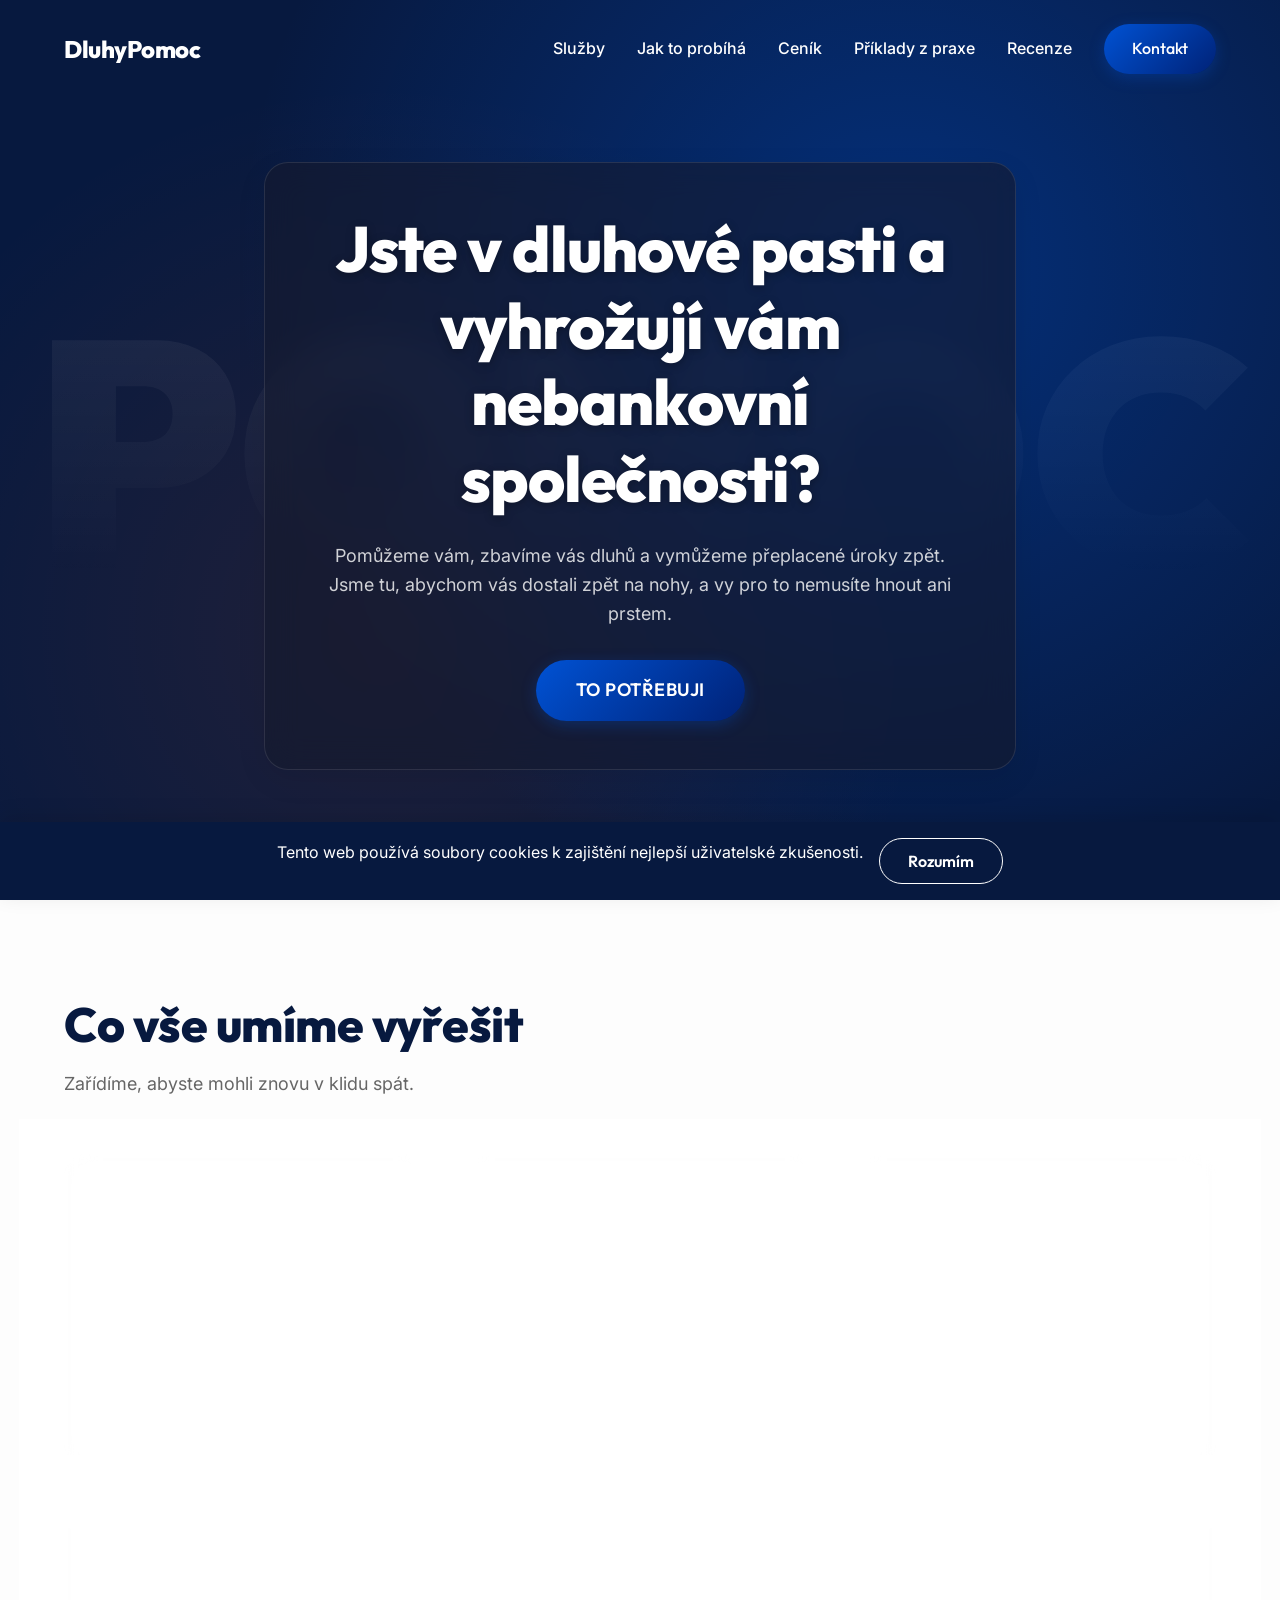
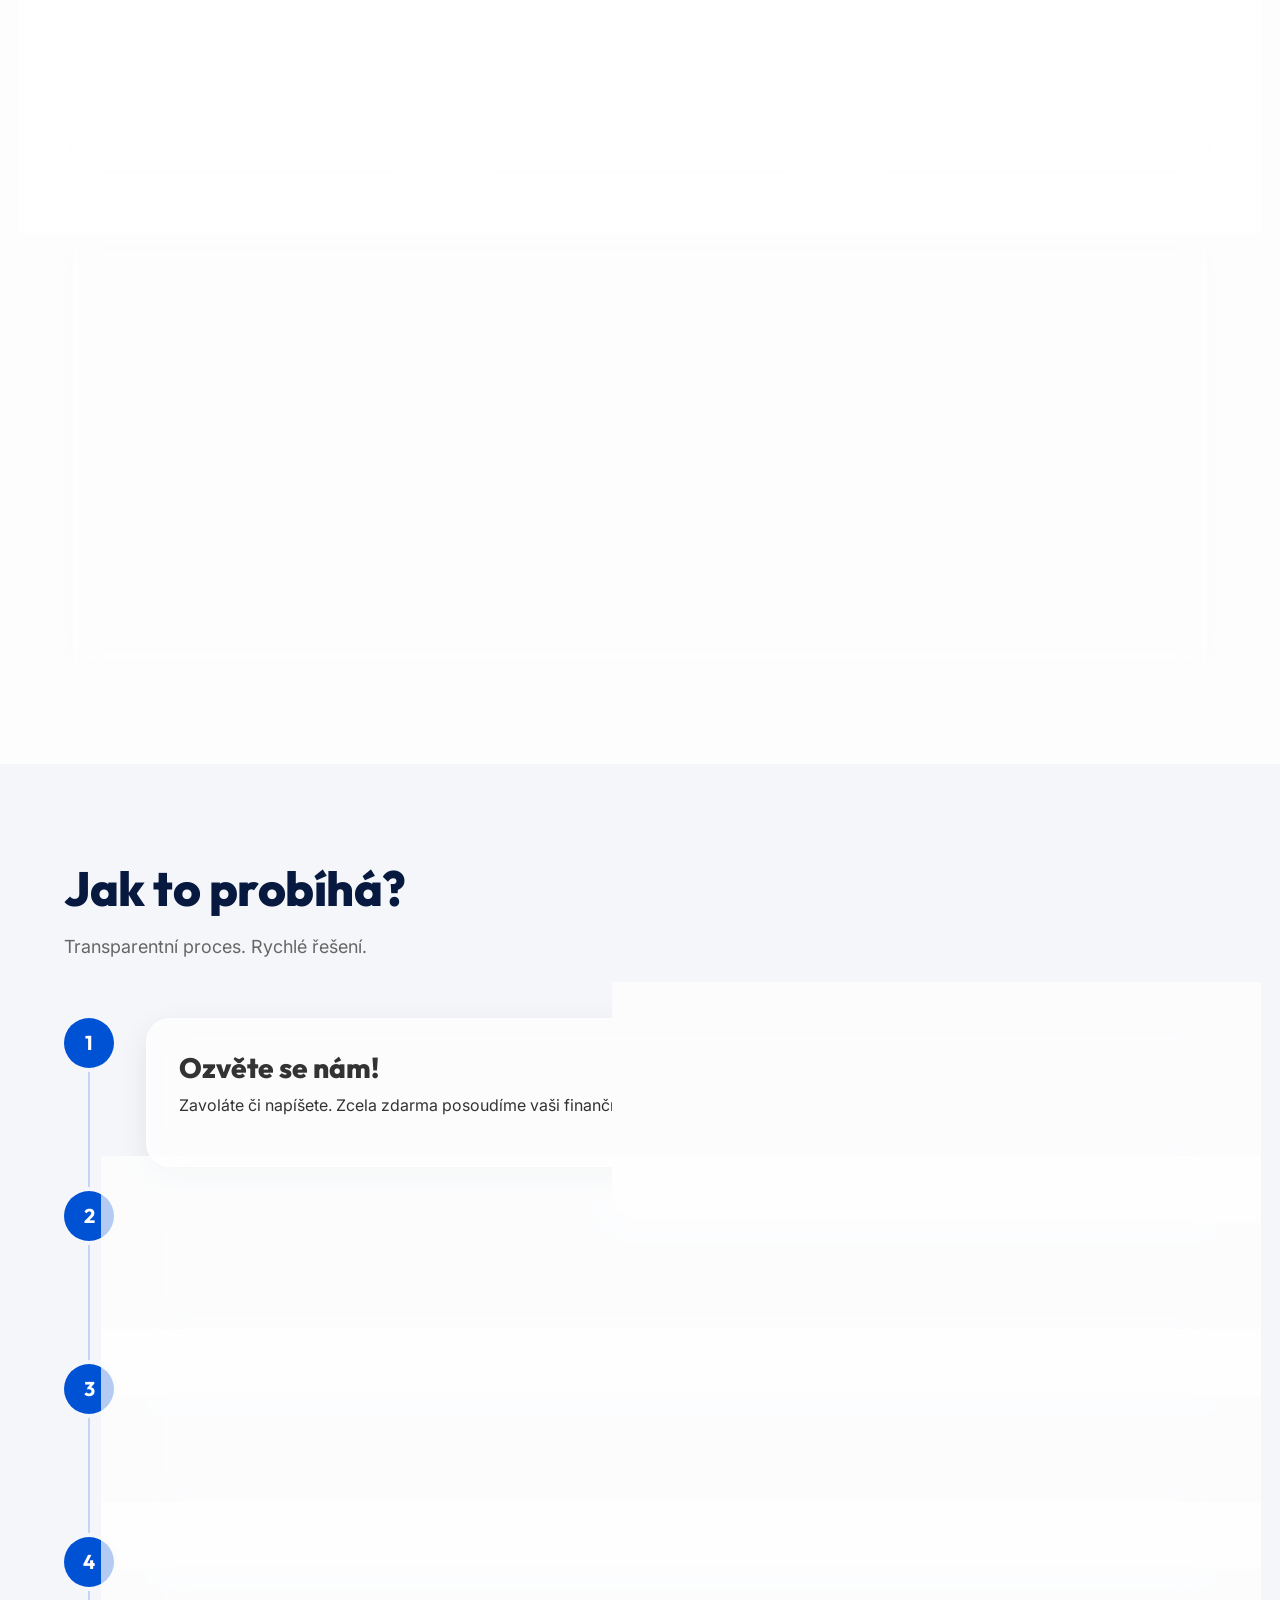
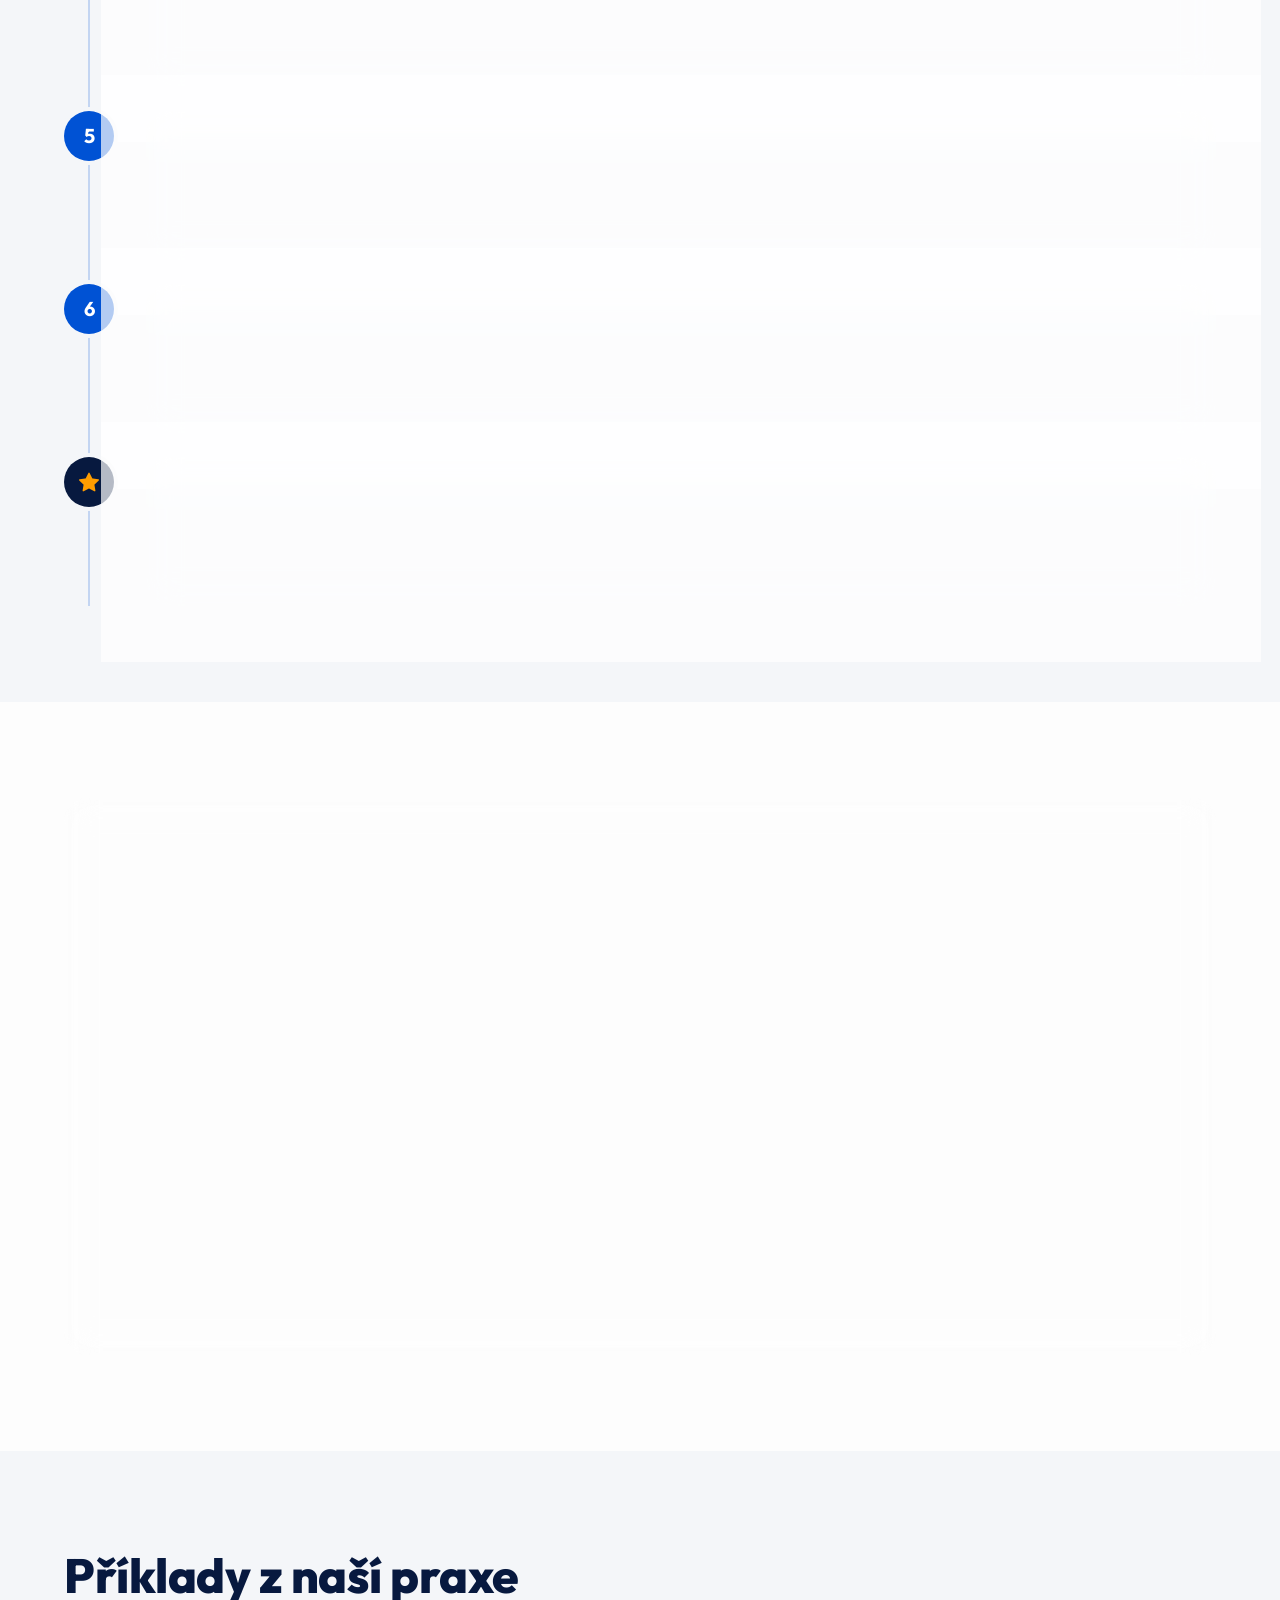
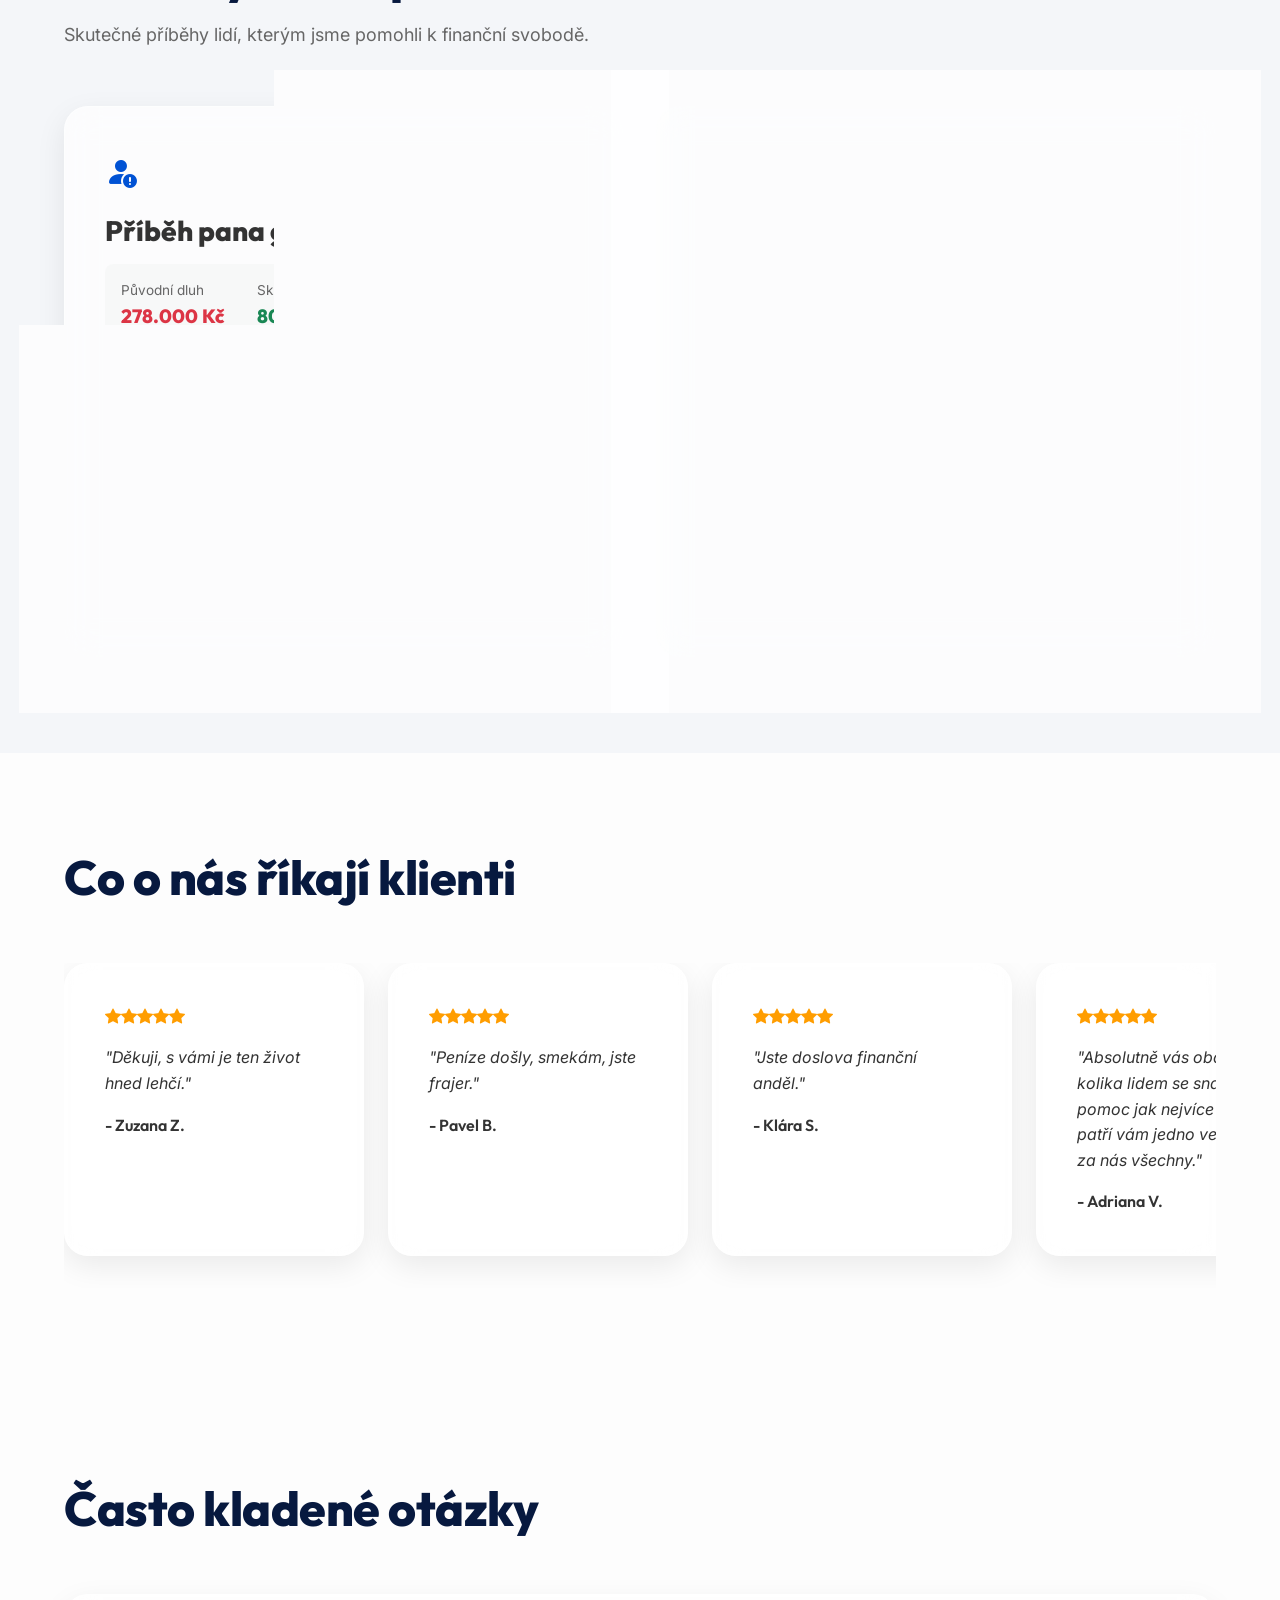
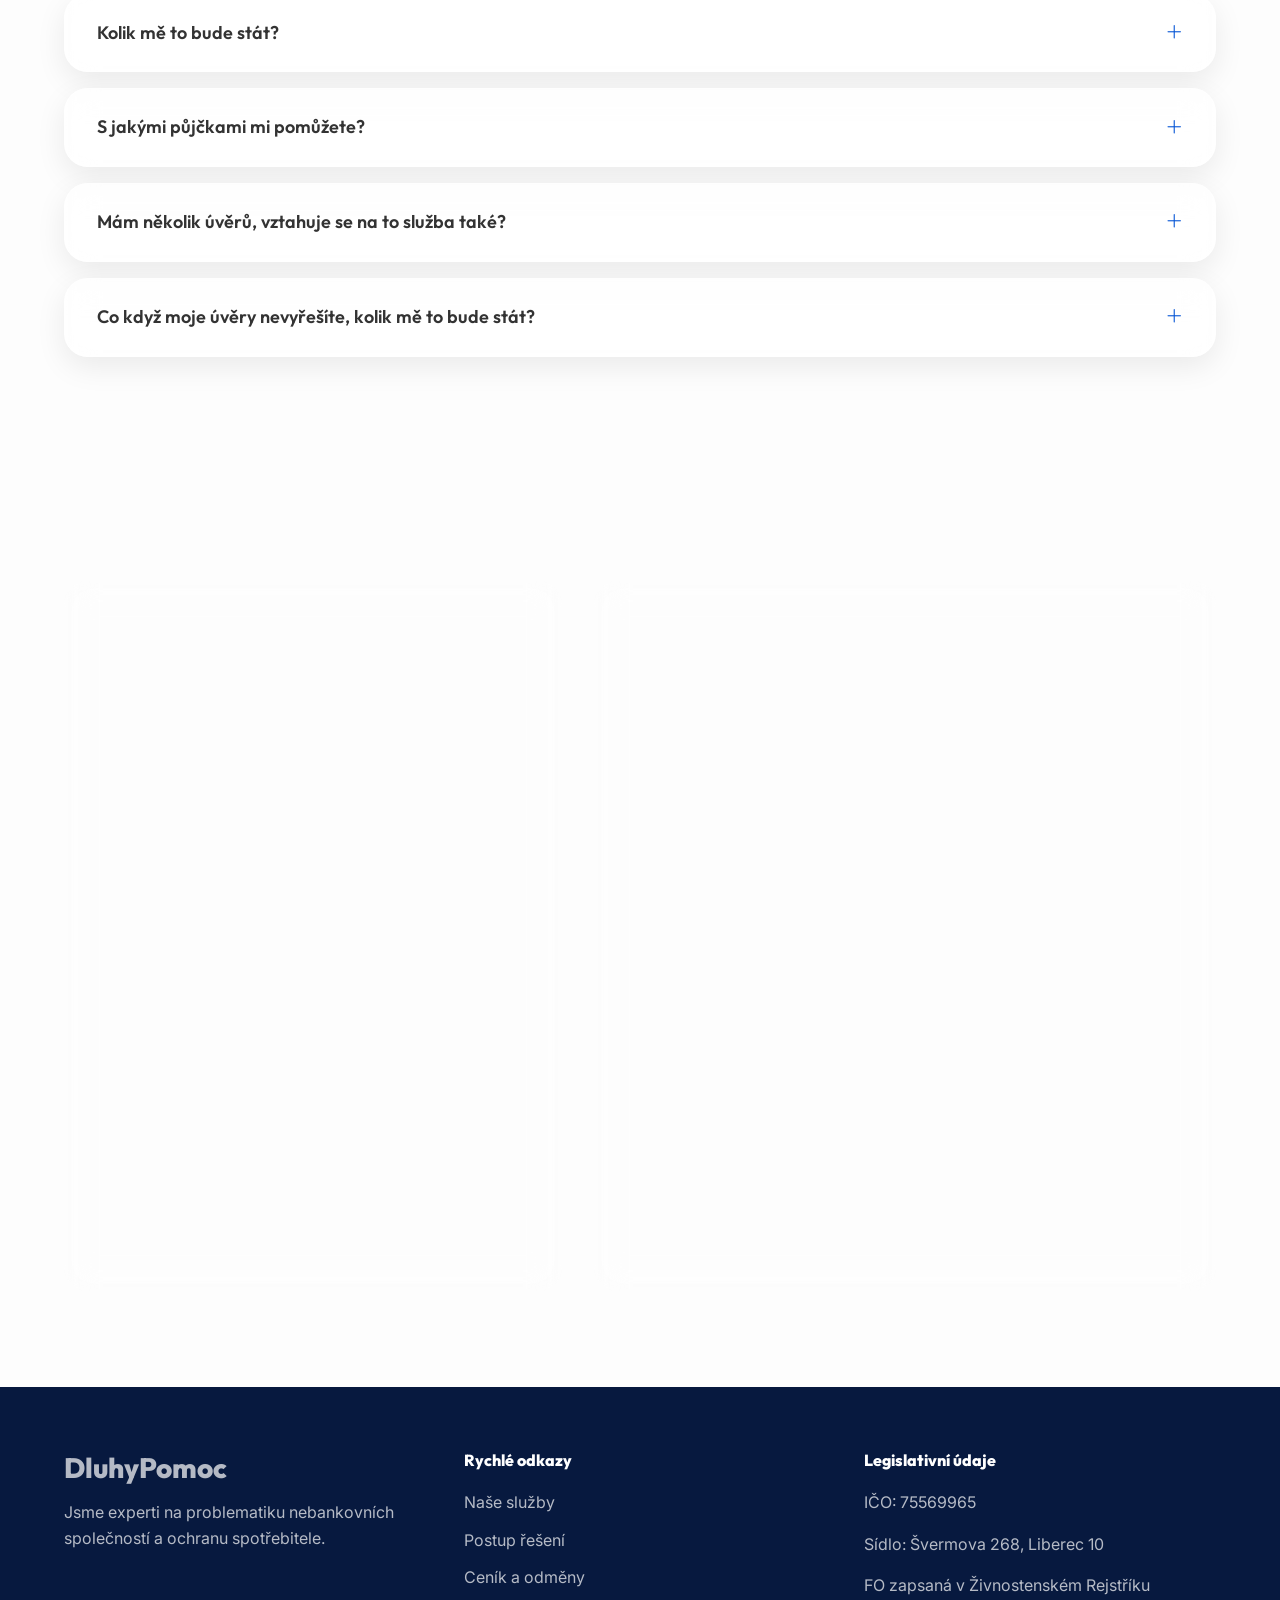
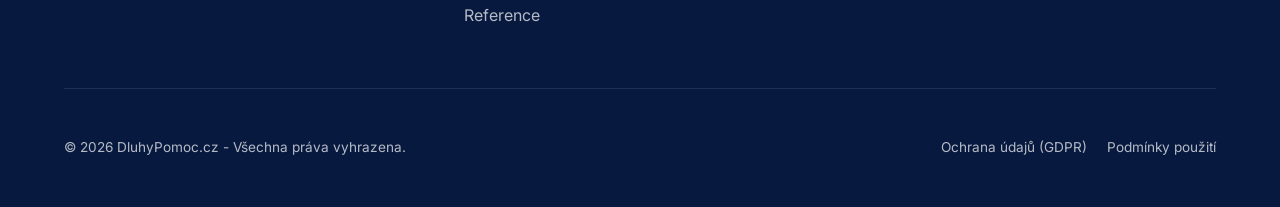
==== commit bf259951: "testnotion zkouska" ====
--- a/index.html
+++ b/index.html
@@ -1,14 +1,17 @@
 <!DOCTYPE html>
 <html lang="cs">
+
 <head>
     <meta charset="UTF-8">
     <meta name="viewport" content="width=device-width, initial-scale=1.0">
     <title>DluhyPomoc | Zbavíme vás dluhů a vymůžeme úroky zpět</title>
-    <meta name="description" content="Jste v dluhové pasti? Pomůžeme vám zrušit nevýhodné smlouvy u nebankovních společností a vymůžeme přeplacené úroky zpět. Vše zprostředkujeme.">
-    
+    <meta name="description"
+        content="Jste v dluhové pasti? Pomůžeme vám zrušit nevýhodné smlouvy u nebankovních společností a vymůžeme přeplacené úroky zpět. Vše zprostředkujeme.">
+
     <!-- Open Graph -->
     <meta property="og:title" content="DluhyPomoc | Zbavíme vás dluhů">
-    <meta property="og:description" content="Pomůžeme s nebankovními půjčkami. Odměna pouze ze záchrany a vymožených peněz zisků.">
+    <meta property="og:description"
+        content="Pomůžeme s nebankovními půjčkami. Odměna pouze ze záchrany a vymožených peněz zisků.">
     <meta property="og:image" content="https://www.dluhypomoc.cz/Obrazky/og-preview.png">
     <meta property="og:url" content="https://www.dluhypomoc.cz/">
     <meta property="og:type" content="website">
@@ -17,12 +20,14 @@
     <link rel="canonical" href="https://www.dluhypomoc.cz/">
     <link rel="icon" type="image/svg+xml" href="favicon.svg">
     <link rel="stylesheet" href="style.css">
-    
+
     <!-- Fonts -->
     <link rel="preconnect" href="https://fonts.googleapis.com">
     <link rel="preconnect" href="https://fonts.gstatic.com" crossorigin>
-    <link href="https://fonts.googleapis.com/css2?family=Inter:wght@400;500;600&family=Outfit:wght@400;600;800;900&display=swap" rel="stylesheet">
-    
+    <link
+        href="https://fonts.googleapis.com/css2?family=Inter:wght@400;500;600&family=Outfit:wght@400;600;800;900&display=swap"
+        rel="stylesheet">
+
     <!-- Bootstrap Icons -->
     <link rel="stylesheet" href="https://cdn.jsdelivr.net/npm/bootstrap-icons@1.11.3/font/bootstrap-icons.min.css">
 
@@ -70,6 +75,7 @@
     }
     </script>
 </head>
+
 <body>
     <!-- Cookie Banner -->
     <div id="cookie-banner" class="cookie-banner">
@@ -82,10 +88,11 @@
         <div class="container nav-container">
             <a href="#" class="logo">
                 <!-- Pokud dojde logo.png, je tu i textový fallback -->
-                <img src="Obrazky/Logo_new.png" alt="DluhyPomoc Logo" class="logo-img" onerror="this.style.display='none'; this.nextElementSibling.style.display='block';">
+                <img src="Obrazky/Logo_new.png" alt="DluhyPomoc Logo" class="logo-img"
+                    onerror="this.style.display='none'; this.nextElementSibling.style.display='block';">
                 <span style="display:none;" class="logo-text">DluhyPomoc</span>
             </a>
-            
+
             <button class="hamburger-menu" aria-label="Menu" aria-expanded="false">
                 <span></span>
                 <span></span>
@@ -98,7 +105,6 @@
                 <li><a href="#cenik">Ceník</a></li>
                 <li><a href="#praxe">Příklady z praxe</a></li>
                 <li><a href="#recenze">Recenze</a></li>
-                <li><a href="#aktuality">Novinky</a></li>
                 <li><a href="#kontakt" class="btn btn-primary nav-btn">Kontakt</a></li>
             </ul>
         </div>
@@ -112,10 +118,11 @@
         <div class="container hero-container">
             <div class="hero-content glass-card fade-in">
                 <h1>Jste v dluhové pasti a vyhrožují vám nebankovní společnosti?</h1>
-                <p>Pomůžeme vám, zbavíme vás dluhů a vymůžeme přeplacené úroky zpět. Jsme tu, abychom vás dostali zpět na nohy, a vy pro to nemusíte hnout ani prstem.</p>
+                <p>Pomůžeme vám, zbavíme vás dluhů a vymůžeme přeplacené úroky zpět. Jsme tu, abychom vás dostali zpět
+                    na nohy, a vy pro to nemusíte hnout ani prstem.</p>
                 <a href="#kontakt" class="btn btn-primary btn-lg">TO POTŘEBUJI</a>
             </div>
-            
+
             <!-- Dekorační 3D nebo glass prvek (náhrada mobilu z vizuálu) -->
             <div class="hero-visual fade-in delay-1">
                 <div class="glass-sphere"></div>
@@ -134,7 +141,7 @@
                     <h2>Co vše umíme vyřešit</h2>
                     <p>Zařídíme, abyste mohli znovu v klidu spát.</p>
                 </div>
-                
+
                 <div class="bento-grid features-grid">
                     <div class="bento-card glass-card fade-in delay-1">
                         <i class="bi bi-graph-down-arrow icon-large text-accent"></i>
@@ -186,7 +193,8 @@
                                 <span>Kryje nám záda při řešení objektivně složitějších právních případů.</span>
                             </li>
                             <li>
-                                <strong><i class="bi bi-check-circle-fill"></i> Není pro nás problém ani půjčka na IČO</strong>
+                                <strong><i class="bi bi-check-circle-fill"></i> Není pro nás problém ani půjčka na
+                                    IČO</strong>
                                 <span>Pomůžeme vám efektivně také s podnikatelskými úvěry.</span>
                             </li>
                         </ul>
@@ -267,8 +275,11 @@
                             <span class="big-number">0 Kč</span>
                             <span class="price-text">Z vaší peněženky nepůjde dopředu ani koruna.</span>
                         </div>
-                        <p class="mt-medium">Naše odměna činí <strong>20 % z vymožených úroků a odpuštěných dluhů.</strong></p>
-                        <p>Odměnu účtujeme až po zdárně vyřešeném a zcela ukončeném případu. Automaticky ji odečteme z vymožené částky, kterou vám vzápětí rovnou posíláme na váš účet. Žádné skryté poplatky, stoprocentní férovost a transparentnost.</p>
+                        <p class="mt-medium">Naše odměna činí <strong>20 % z vymožených úroků a odpuštěných
+                                dluhů.</strong></p>
+                        <p>Odměnu účtujeme až po zdárně vyřešeném a zcela ukončeném případu. Automaticky ji odečteme z
+                            vymožené částky, kterou vám vzápětí rovnou posíláme na váš účet. Žádné skryté poplatky,
+                            stoprocentní férovost a transparentnost.</p>
                         <a href="#kontakt" class="btn btn-primary mt-medium">Chci konzultaci zdarma</a>
                     </div>
                     <div class="price-graphic">
@@ -300,10 +311,13 @@
                                 <span class="value text-success">80.000 Kč</span>
                             </div>
                         </div>
-                        <p>Obrátil se na nás klient s prosbou o pomoc s vyřízením insolvence s tím, že dluží několika poskytovatelům rychlých půjček a nemá řešení. Po analýze jsme zjistili, že věřitelům od roku 2023 přeplatil 180.000 Kč.</p>
+                        <p>Obrátil se na nás klient s prosbou o pomoc s vyřízením insolvence s tím, že dluží několika
+                            poskytovatelům rychlých půjček a nemá řešení. Po analýze jsme zjistili, že věřitelům od roku
+                            2023 přeplatil 180.000 Kč.</p>
                         <div class="case-result">
                             <i class="bi bi-check-circle-fill text-success"></i>
-                            <p>Smlouvy jsme zneplatnili, zařídili smír (dluhy odpuštěny) a společnosti vrátily klientovi úroky 162.000 Kč. <strong>Ušetřeno celkem 360.000 Kč.</strong></p>
+                            <p>Smlouvy jsme zneplatnili, zařídili smír (dluhy odpuštěny) a společnosti vrátily klientovi
+                                úroky 162.000 Kč. <strong>Ušetřeno celkem 360.000 Kč.</strong></p>
                         </div>
                     </div>
 
@@ -320,10 +334,12 @@
                                 <span class="value text-success">10.000 Kč</span>
                             </div>
                         </div>
-                        <p>Dostala se do dluhové pasti (vytloukala půjčku půjčkou). Na fiktivní jistině 40.000 Kč po ní požadovali 75 tisíc, přičemž splatila již 30 tisíc Kč.</p>
+                        <p>Dostala se do dluhové pasti (vytloukala půjčku půjčkou). Na fiktivní jistině 40.000 Kč po ní
+                            požadovali 75 tisíc, přičemž splatila již 30 tisíc Kč.</p>
                         <div class="case-result">
                             <i class="bi bi-check-circle-fill text-success"></i>
-                            <p>Skrze zneplatnění smluv jsme dohodnuli splátkový kalendář pro zbytek dluhu. <strong>Klientce jsme ušetřili 64.000 Kč.</strong></p>
+                            <p>Skrze zneplatnění smluv jsme dohodnuli splátkový kalendář pro zbytek dluhu.
+                                <strong>Klientce jsme ušetřili 64.000 Kč.</strong></p>
                         </div>
                     </div>
                 </div>
@@ -340,23 +356,32 @@
                     </div>
                     <div class="reviews-grid">
                         <div class="review-card glass-card fade-in delay-1">
-                            <div class="stars"><i class="bi bi-star-fill"></i><i class="bi bi-star-fill"></i><i class="bi bi-star-fill"></i><i class="bi bi-star-fill"></i><i class="bi bi-star-fill"></i></div>
+                            <div class="stars"><i class="bi bi-star-fill"></i><i class="bi bi-star-fill"></i><i
+                                    class="bi bi-star-fill"></i><i class="bi bi-star-fill"></i><i
+                                    class="bi bi-star-fill"></i></div>
                             <p>"Děkuji, s vámi je ten život hned lehčí."</p>
                             <span class="author">- Zuzana Z.</span>
                         </div>
                         <div class="review-card glass-card fade-in delay-2">
-                            <div class="stars"><i class="bi bi-star-fill"></i><i class="bi bi-star-fill"></i><i class="bi bi-star-fill"></i><i class="bi bi-star-fill"></i><i class="bi bi-star-fill"></i></div>
+                            <div class="stars"><i class="bi bi-star-fill"></i><i class="bi bi-star-fill"></i><i
+                                    class="bi bi-star-fill"></i><i class="bi bi-star-fill"></i><i
+                                    class="bi bi-star-fill"></i></div>
                             <p>"Peníze došly, smekám, jste frajer."</p>
                             <span class="author">- Pavel B.</span>
                         </div>
                         <div class="review-card glass-card fade-in delay-3">
-                            <div class="stars"><i class="bi bi-star-fill"></i><i class="bi bi-star-fill"></i><i class="bi bi-star-fill"></i><i class="bi bi-star-fill"></i><i class="bi bi-star-fill"></i></div>
+                            <div class="stars"><i class="bi bi-star-fill"></i><i class="bi bi-star-fill"></i><i
+                                    class="bi bi-star-fill"></i><i class="bi bi-star-fill"></i><i
+                                    class="bi bi-star-fill"></i></div>
                             <p>"Jste doslova finanční anděl."</p>
                             <span class="author">- Klára S.</span>
                         </div>
                         <div class="review-card glass-card fade-in delay-4">
-                            <div class="stars"><i class="bi bi-star-fill"></i><i class="bi bi-star-fill"></i><i class="bi bi-star-fill"></i><i class="bi bi-star-fill"></i><i class="bi bi-star-fill"></i></div>
-                            <p>"Absolutně vás obdivuji, kolika lidem se snažíte pomoc jak nejvíce můžete, patří vám jedno velké díky za nás všechny."</p>
+                            <div class="stars"><i class="bi bi-star-fill"></i><i class="bi bi-star-fill"></i><i
+                                    class="bi bi-star-fill"></i><i class="bi bi-star-fill"></i><i
+                                    class="bi bi-star-fill"></i></div>
+                            <p>"Absolutně vás obdivuji, kolika lidem se snažíte pomoc jak nejvíce můžete, patří vám
+                                jedno velké díky za nás všechny."</p>
                             <span class="author">- Adriana V.</span>
                         </div>
                     </div>
@@ -373,44 +398,37 @@
                         <details class="faq-item glass-card">
                             <summary>Kolik mě to bude stát? <i class="bi bi-plus-lg"></i></summary>
                             <div class="faq-content">
-                                <p>Z Vaší kapsy nepůjde ani koruna. Naši provizi si bereme z vymožených částek od úvěrujících společností a to 20 % z úspěchu.</p>
+                                <p>Z Vaší kapsy nepůjde ani koruna. Naši provizi si bereme z vymožených částek od
+                                    úvěrujících společností a to 20 % z úspěchu.</p>
                             </div>
                         </details>
                         <details class="faq-item glass-card">
                             <summary>S jakými půjčkami mi pomůžete? <i class="bi bi-plus-lg"></i></summary>
                             <div class="faq-content">
-                                <p>Specializujeme se a pomůžeme vám úspěšně s půjčkami od nebankovních společností, které mají často nenekalosoutěžní nebo protizákonné podmínky.</p>
+                                <p>Specializujeme se a pomůžeme vám úspěšně s půjčkami od nebankovních společností,
+                                    které mají často nenekalosoutěžní nebo protizákonné podmínky.</p>
                             </div>
                         </details>
                         <details class="faq-item glass-card">
-                            <summary>Mám několik úvěrů, vztahuje se na to služba také? <i class="bi bi-plus-lg"></i></summary>
+                            <summary>Mám několik úvěrů, vztahuje se na to služba také? <i class="bi bi-plus-lg"></i>
+                            </summary>
                             <div class="faq-content">
-                                <p>Ano, samozřejmě. Každý jednotlivý úvěr posoudíme maximálně zvlášť a navrhneme vám komplexní a účinné řešení plně na míru.</p>
+                                <p>Ano, samozřejmě. Každý jednotlivý úvěr posoudíme maximálně zvlášť a navrhneme vám
+                                    komplexní a účinné řešení plně na míru.</p>
                             </div>
                         </details>
                         <details class="faq-item glass-card">
-                            <summary>Co když moje úvěry nevyřešíte, kolik mě to bude stát? <i class="bi bi-plus-lg"></i></summary>
+                            <summary>Co když moje úvěry nevyřešíte, kolik mě to bude stát? <i class="bi bi-plus-lg"></i>
+                            </summary>
                             <div class="faq-content">
-                                <p>Pracujeme pouze přesně na základě "No win - No fee". Tedy v případě neúspěchu vám žádnou provizi ani skryté poplatky neúčtujeme.</p>
+                                <p>Pracujeme pouze přesně na základě "No win - No fee". Tedy v případě neúspěchu vám
+                                    žádnou provizi ani skryté poplatky neúčtujeme.</p>
                             </div>
                         </details>
                     </div>
                 </div>
             </section>
         </div>
-
-        <!-- Aktuality / Notion Data -->
-        <section id="aktuality" class="section bg-light">
-            <div class="container">
-                <div class="section-header fade-in">
-                    <h2>Novinky z praxe</h2>
-                    <p>Nejnovější tipy a zprávy, jak se bránit nekalým praktikám.</p>
-                </div>
-                <div id="notion-data-container" class="notion-grid">
-                    <!-- Zde se přes JS načtou data z CSV -->
-                </div>
-            </div>
-        </section>
 
         <!-- Kontakt -->
         <section id="kontakt" class="section">
@@ -419,15 +437,17 @@
                     <div class="contact-info bento-card glass-card fade-in">
                         <h2>Spojte se s námi</h2>
                         <p>Zavolejte nám nebo napište e-mail, začneme ihned jednat.</p>
-                        
+
                         <ul class="contact-list">
-                            <li><i class="bi bi-envelope-fill"></i> <a href="mailto:info@dluhypomoc.cz">info@dluhypomoc.cz</a></li>
+                            <li><i class="bi bi-envelope-fill"></i> <a
+                                    href="mailto:info@dluhypomoc.cz">info@dluhypomoc.cz</a></li>
                             <li><i class="bi bi-geo-alt-fill"></i> Sídlo: Švermova 268, 460 10, Liberec 10</li>
                             <li><i class="bi bi-card-heading"></i> IČO: 75569965</li>
-                            <li><i class="bi bi-info-circle-fill"></i> FO Zapsaná v Živnostenském Rejstříku v Liberci</li>
+                            <li><i class="bi bi-info-circle-fill"></i> FO Zapsaná v Živnostenském Rejstříku v Liberci
+                            </li>
                         </ul>
                     </div>
-                    
+
                     <div class="contact-form-wrapper bento-card glass-card fade-in delay-1">
                         <h3>Napište nám</h3>
                         <form action="mailto:info@dluhypomoc.cz" method="POST" enctype="text/plain" id="contactForm">
@@ -445,7 +465,8 @@
                             </div>
                             <div class="form-group">
                                 <label for="zprava">Vaše situace *</label>
-                                <textarea id="zprava" name="Zprava" rows="4" required placeholder="Stručně popište, kolik máte půjček a od koho..."></textarea>
+                                <textarea id="zprava" name="Zprava" rows="4" required
+                                    placeholder="Stručně popište, kolik máte půjček a od koho..."></textarea>
                             </div>
                             <!-- Honeypot -->
                             <div class="form-group honeypot" style="display:none;" aria-hidden="true">
@@ -457,8 +478,9 @@
                                 <input type="checkbox" id="suhlas" name="Souhlas" required>
                                 <label for="suhlas">Souhlasím se zpracováním osobních údajů.</label>
                             </div>
-                            
-                            <button type="submit" class="btn btn-primary submit-btn">Odeslat nezávaznou poptávku</button>
+
+                            <button type="submit" class="btn btn-primary submit-btn">Odeslat nezávaznou
+                                poptávku</button>
                         </form>
                     </div>
                 </div>
@@ -471,7 +493,8 @@
         <div class="container">
             <div class="footer-top">
                 <div class="footer-brand">
-                    <img src="Obrazky/Logo_new.png" alt="DluhyPomoc Logo" class="footer-logo" onerror="this.style.display='none'; this.nextElementSibling.style.display='block';">
+                    <img src="Obrazky/Logo_new.png" alt="DluhyPomoc Logo" class="footer-logo"
+                        onerror="this.style.display='none'; this.nextElementSibling.style.display='block';">
                     <h3 style="display:none;">DluhyPomoc</h3>
                     <p>Jsme experti na problematiku nebankovních společností a ochranu spotřebitele.</p>
                 </div>
@@ -482,7 +505,6 @@
                         <li><a href="#postup">Postup řešení</a></li>
                         <li><a href="#cenik">Ceník a odměny</a></li>
                         <li><a href="#praxe">Reference</a></li>
-                        <li><a href="#aktuality">Novinky</a></li>
                     </ul>
                 </div>
                 <div class="footer-contact">
@@ -515,4 +537,5 @@
     <!-- Scripts -->
     <script src="script.js" defer></script>
 </body>
-</html>
+
+</html>
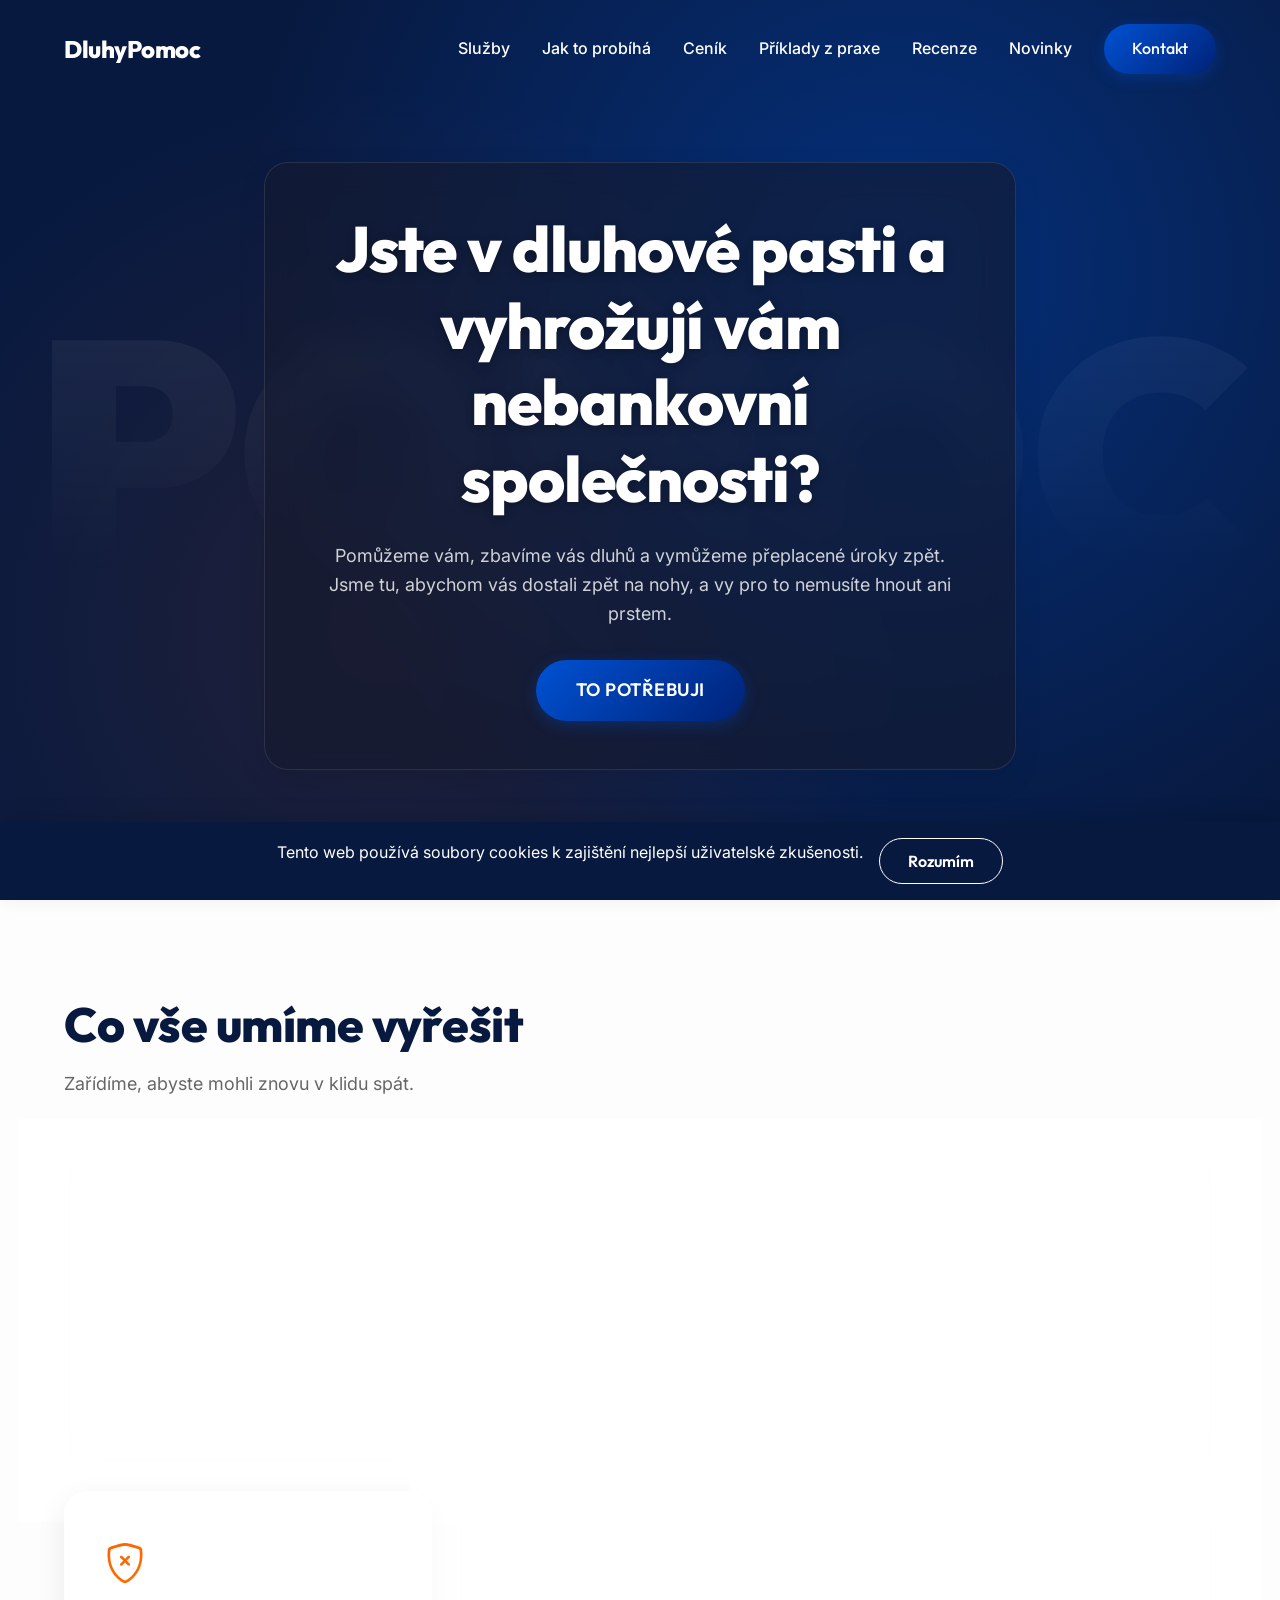
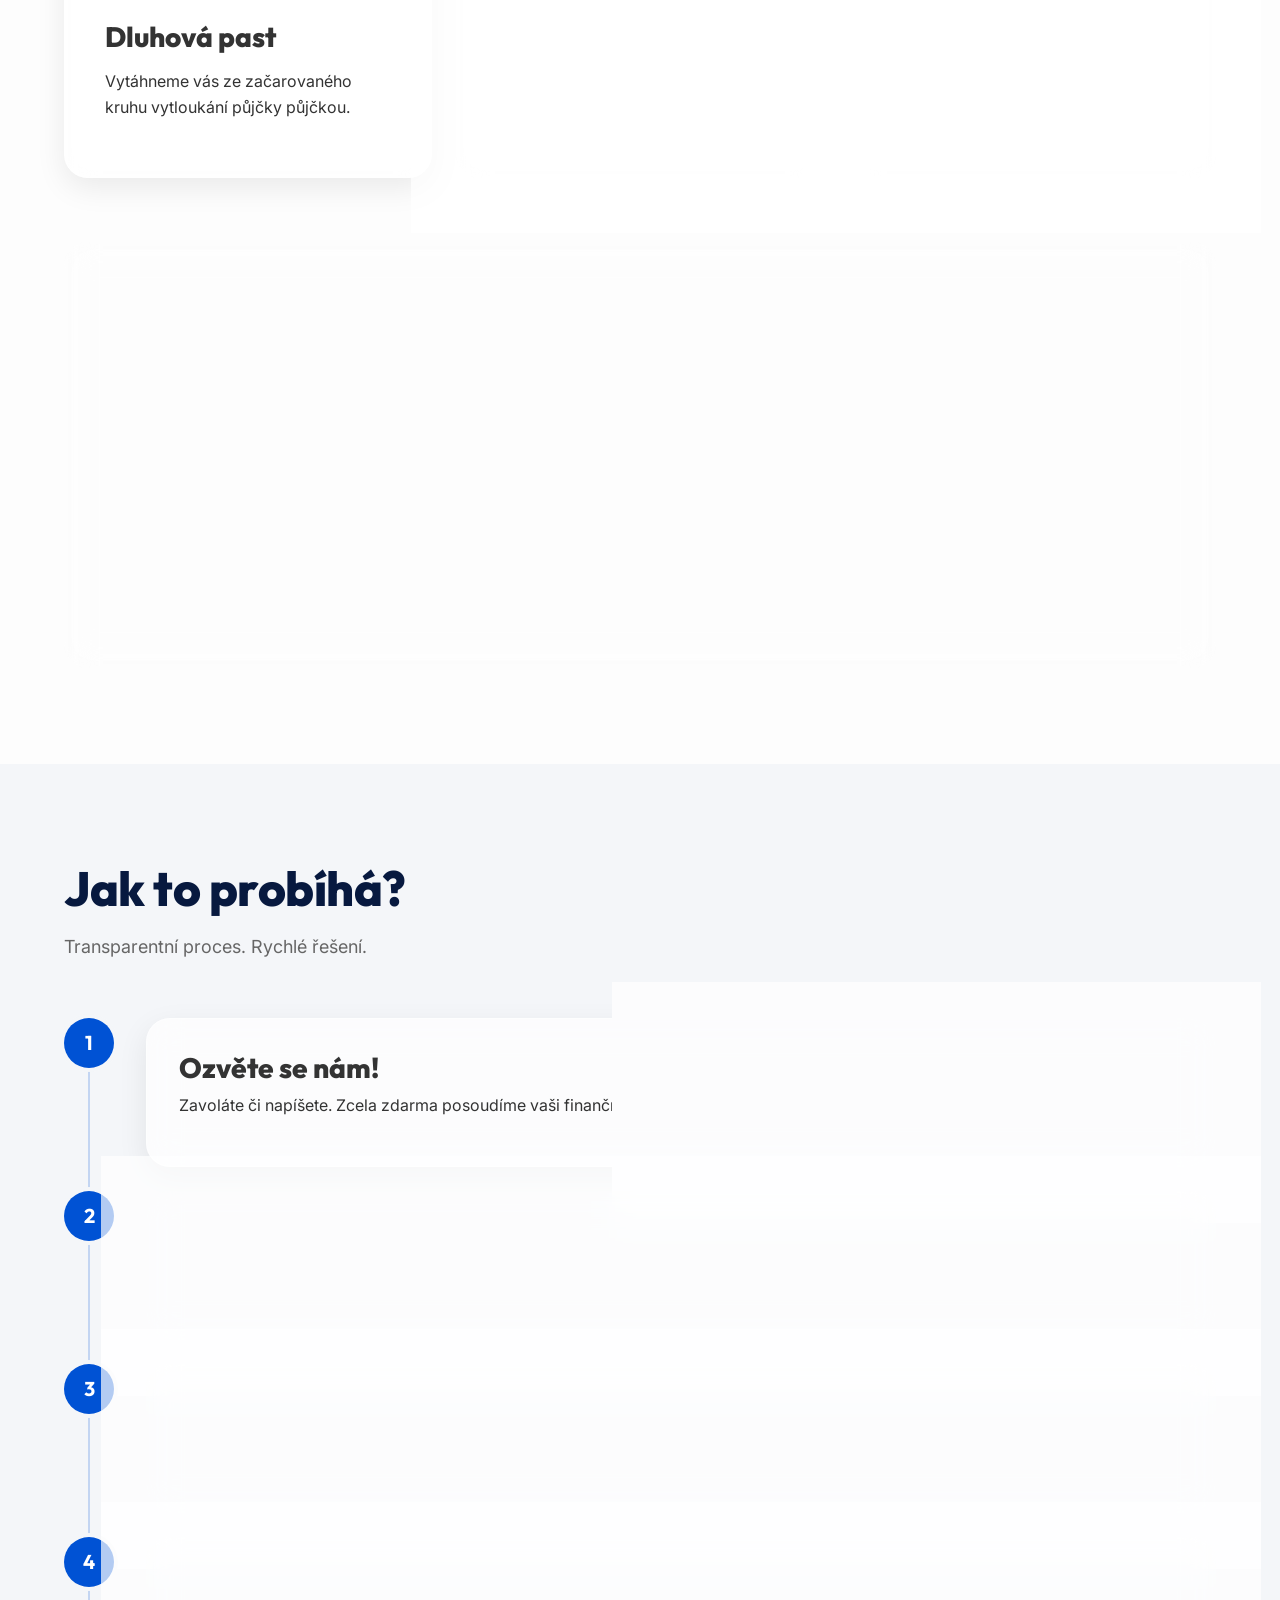
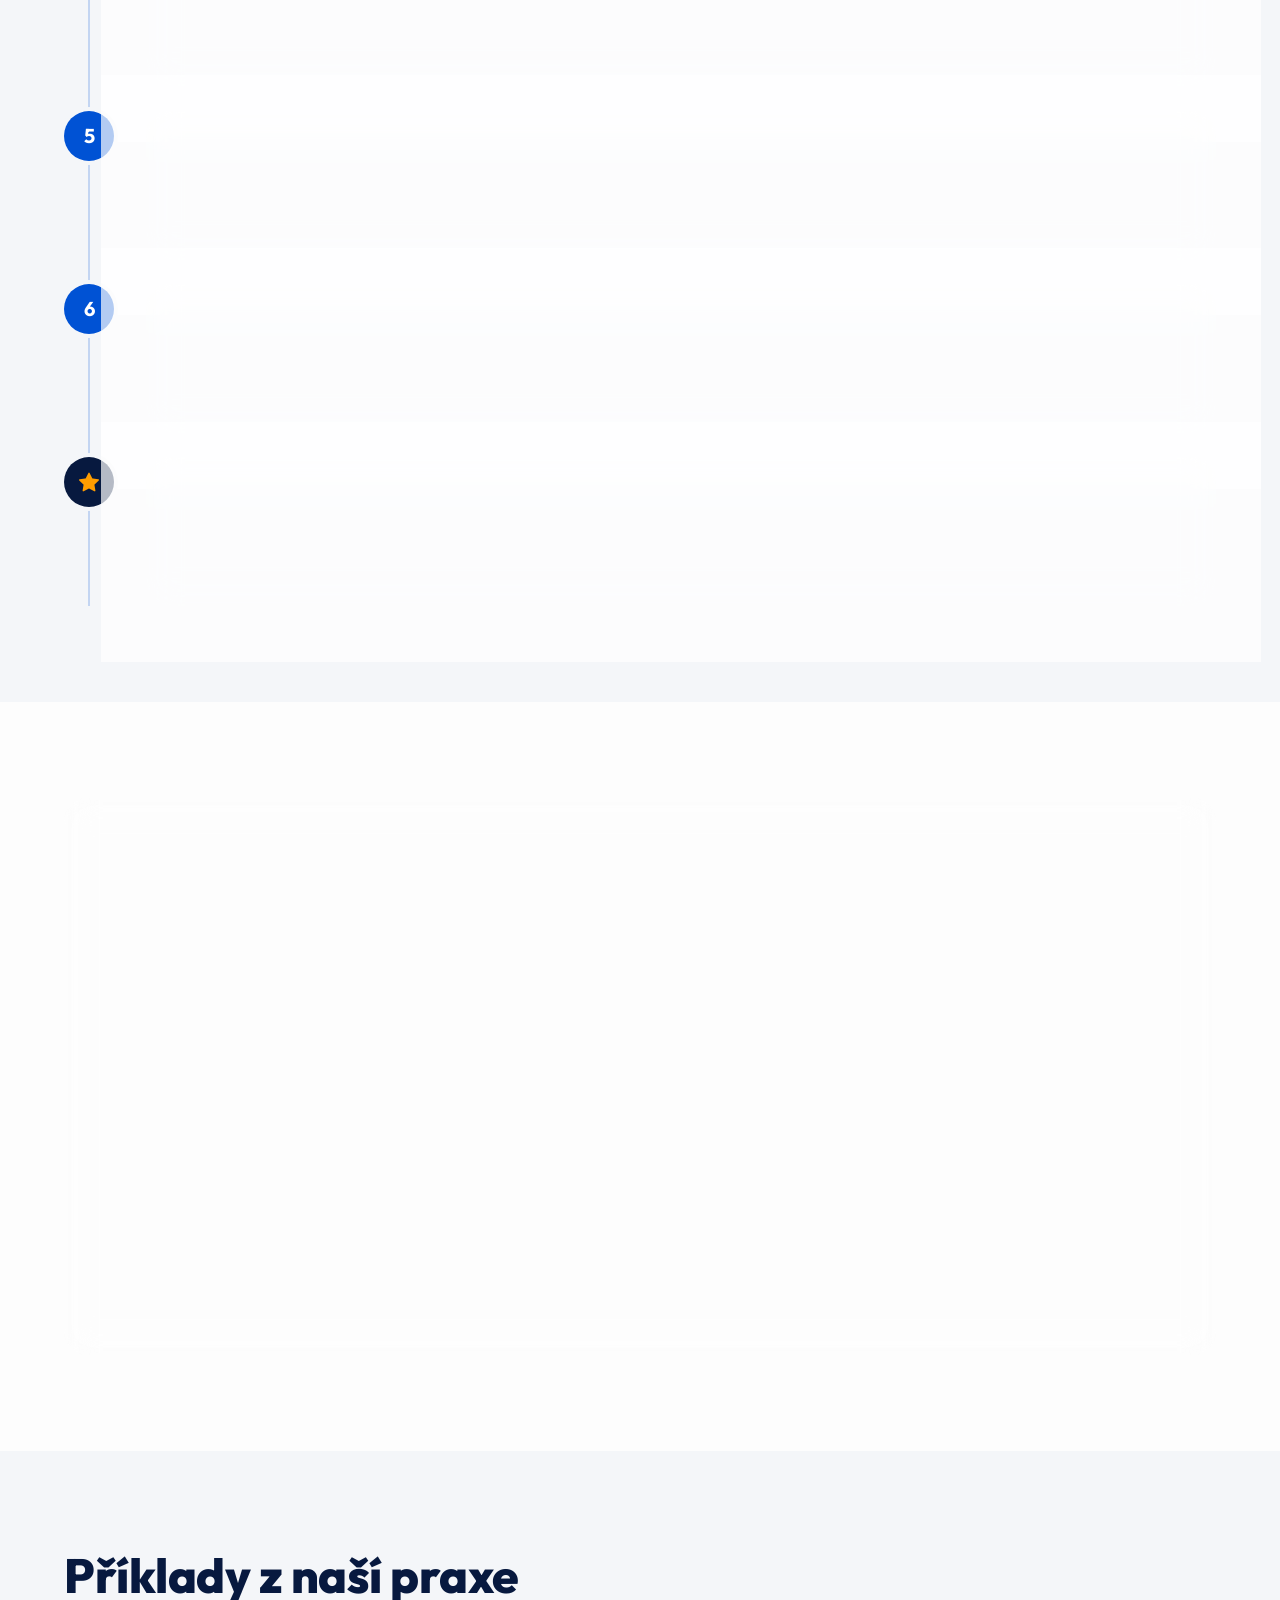
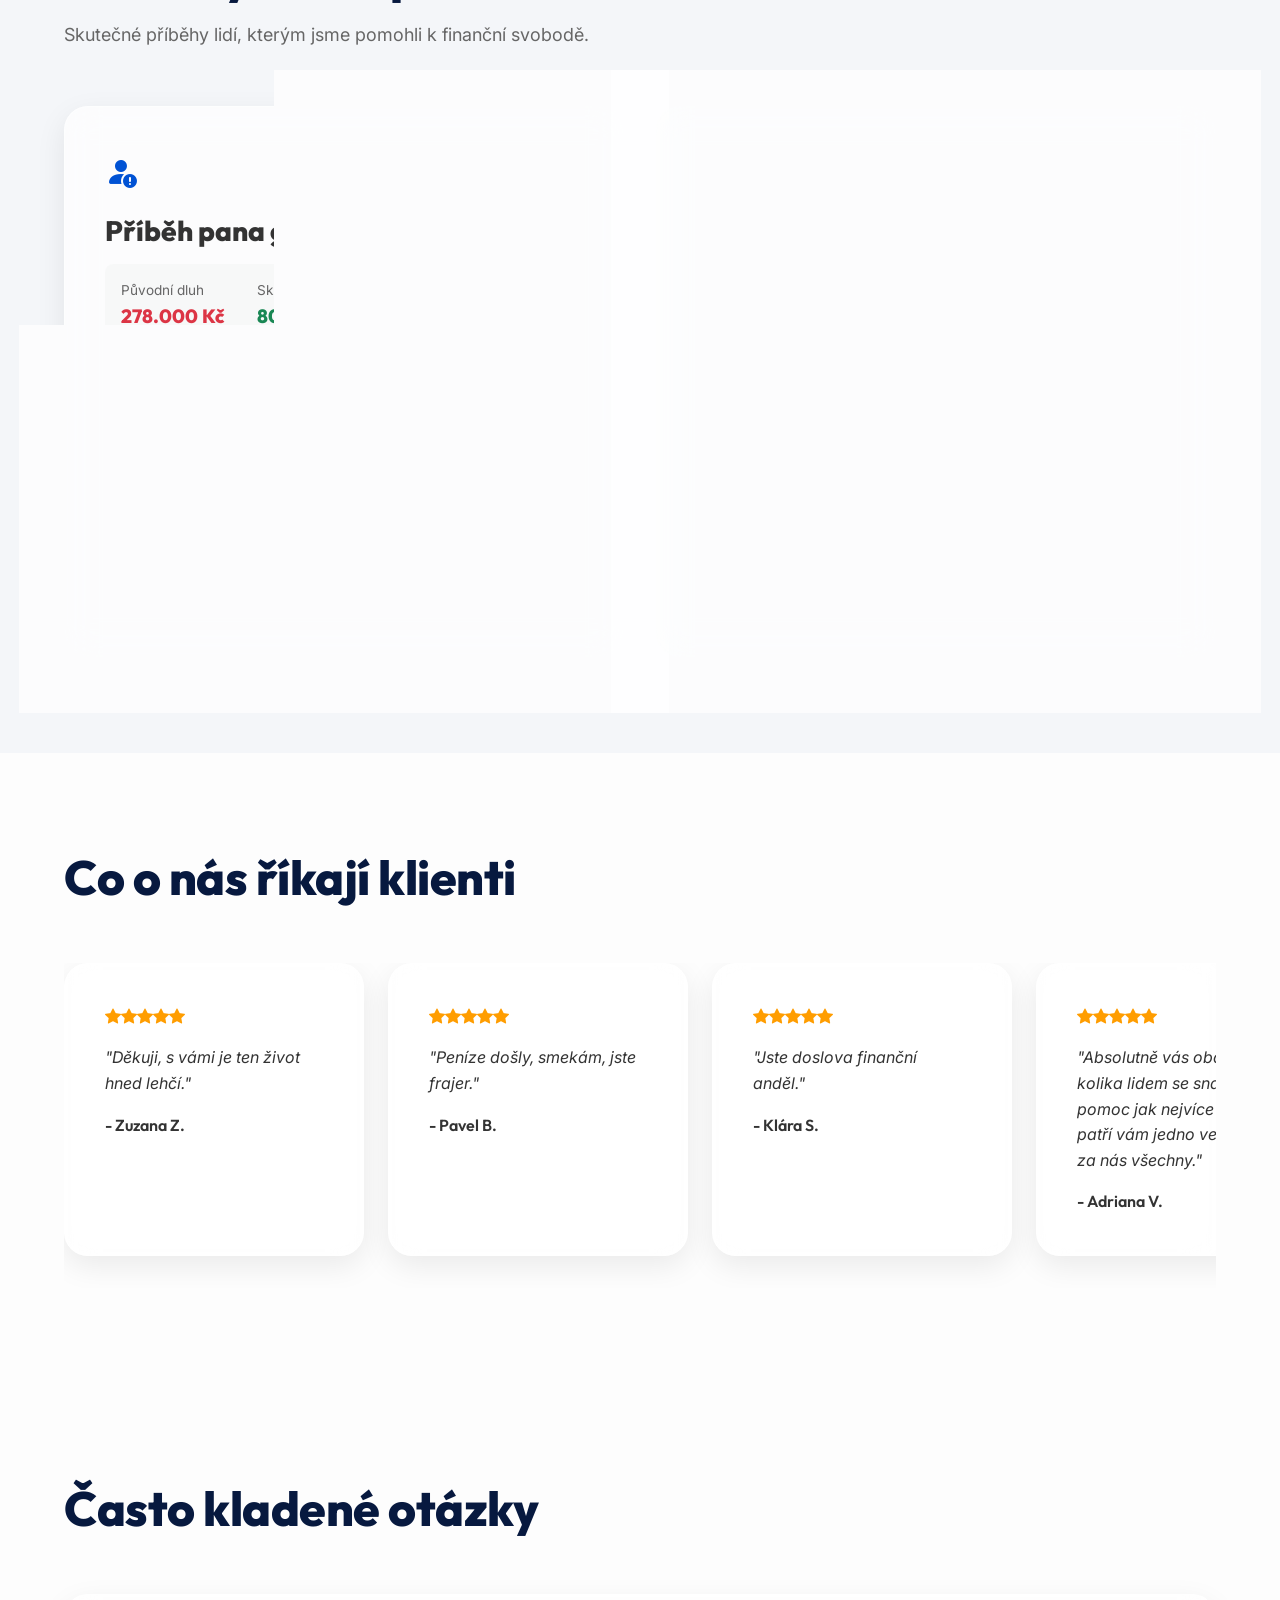
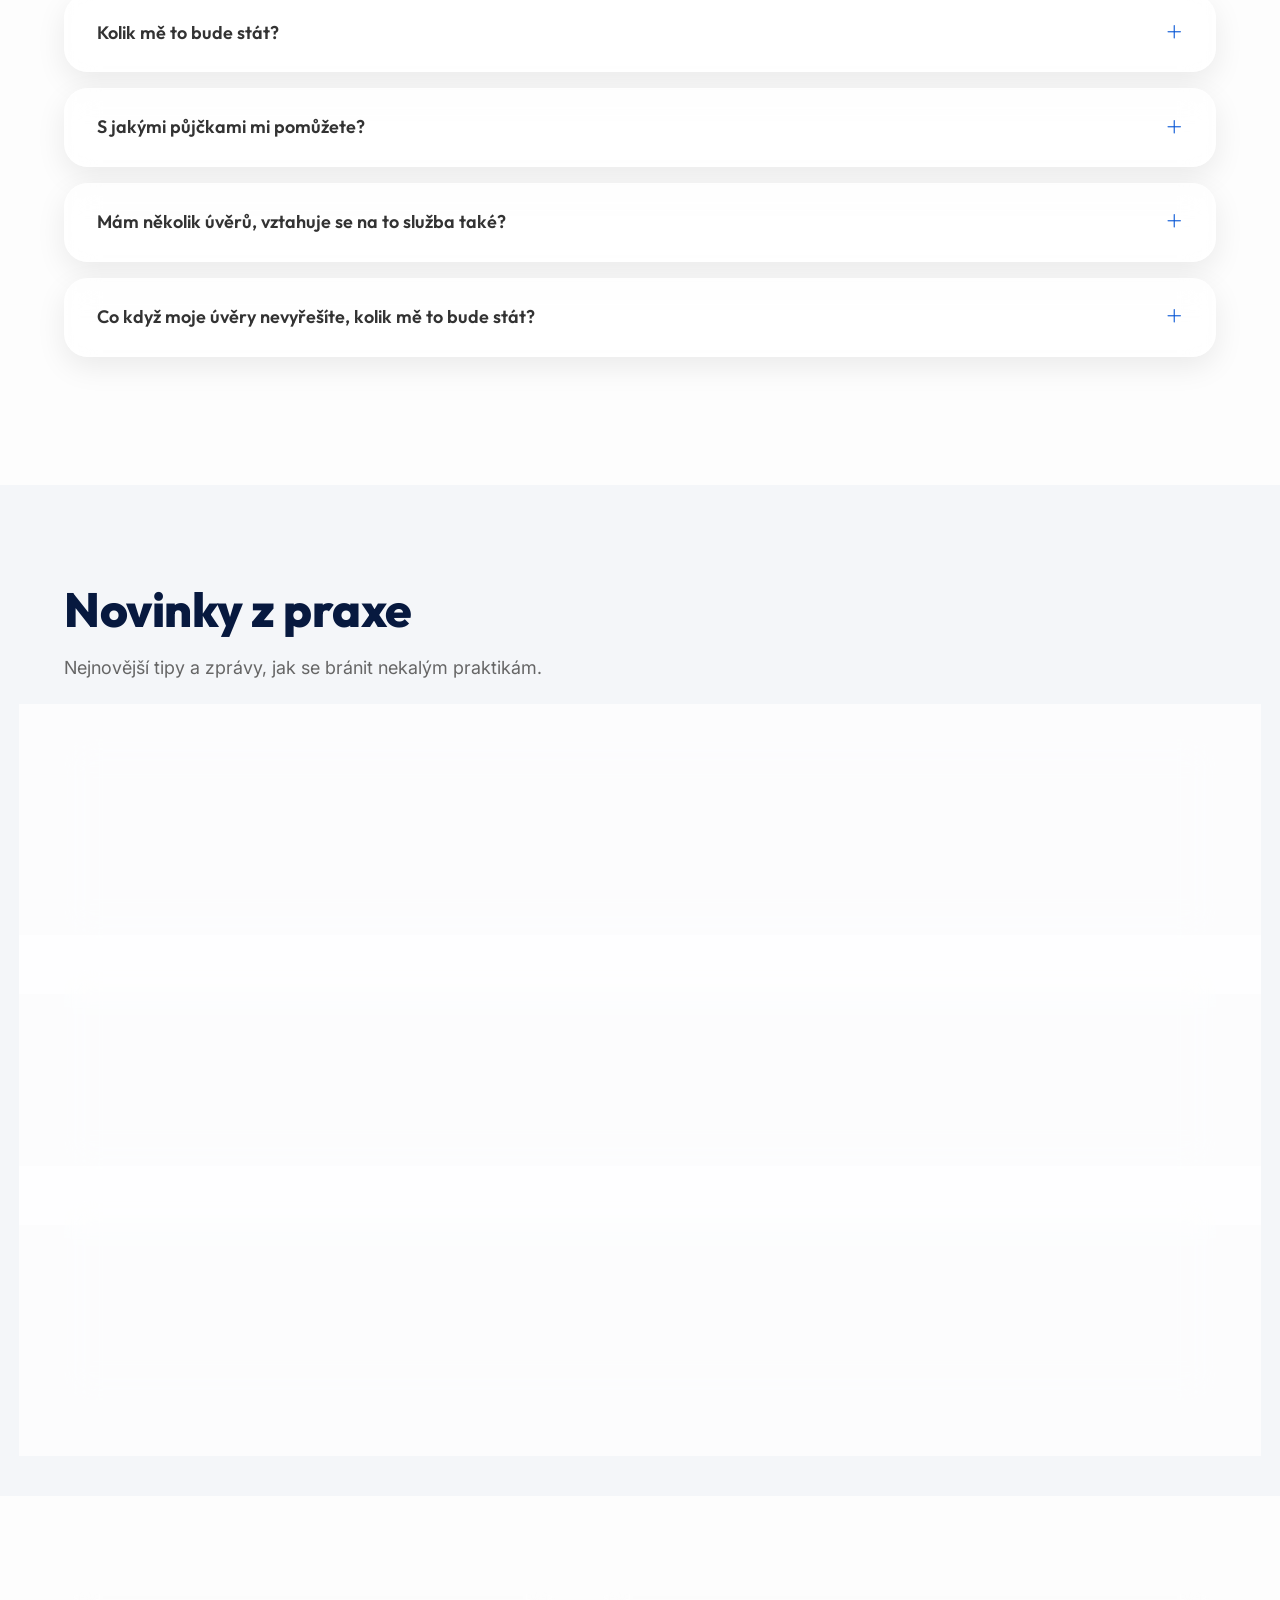
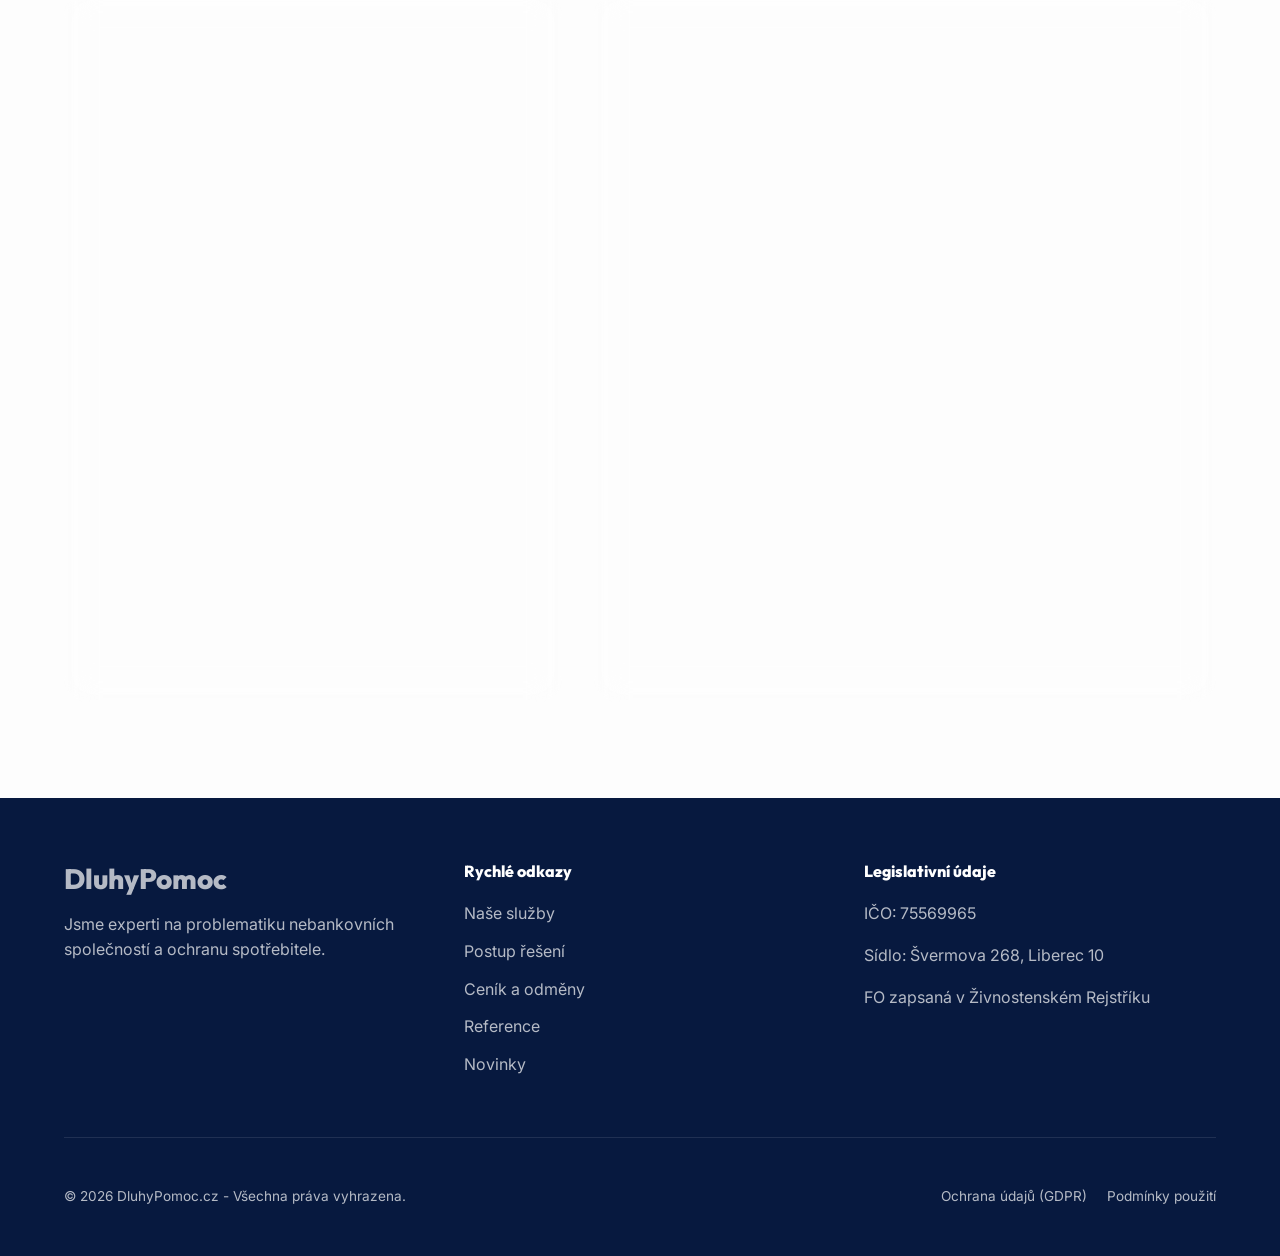
==== commit 6ad1918f: "verze se zabezpecenim" ====
--- a/index.html
+++ b/index.html
@@ -105,6 +105,7 @@
                 <li><a href="#cenik">Ceník</a></li>
                 <li><a href="#praxe">Příklady z praxe</a></li>
                 <li><a href="#recenze">Recenze</a></li>
+                <li><a href="#aktuality">Novinky</a></li>
                 <li><a href="#kontakt" class="btn btn-primary nav-btn">Kontakt</a></li>
             </ul>
         </div>
@@ -430,6 +431,51 @@
             </section>
         </div>
 
+        <!-- Aktuality / Notion Data -->
+        <section id="aktuality" class="section bg-light">
+            <div class="container">
+                <div class="section-header fade-in">
+                    <h2>Novinky z praxe</h2>
+                    <p>Nejnovější tipy a zprávy, jak se bránit nekalým praktikám.</p>
+                </div>
+                
+                <div class="notion-list">
+                    <div class="bento-card glass-card notion-single-box fade-in delay-1">
+                        <div class="notion-icon-wrapper">
+                            <i class="bi bi-rocket-takeoff-fill text-accent"></i>
+                        </div>
+                        <div class="notion-box-content">
+                            <div class="notion-date"><i class="bi bi-calendar3"></i> 8. dubna 2026</div>
+                            <h3>Můžeme spustit web</h3>
+                            <p>Veškeré technické sekce jsou online a připravené pro plný provoz s klienty.</p>
+                        </div>
+                    </div>
+                    
+                    <div class="bento-card glass-card notion-single-box fade-in delay-2">
+                        <div class="notion-icon-wrapper">
+                            <i class="bi bi-shield-fill-check text-accent"></i>
+                        </div>
+                        <div class="notion-box-content">
+                            <div class="notion-date"><i class="bi bi-calendar3"></i> 7. dubna 2026</div>
+                            <h3>Databáze je otestována</h3>
+                            <p>Prověřili jsme bezpečnost oběhu dat i klientských údajů. Vše úspěšně prošlo.</p>
+                        </div>
+                    </div>
+
+                    <div class="bento-card glass-card notion-single-box fade-in delay-3">
+                        <div class="notion-icon-wrapper">
+                            <i class="bi bi-braces-asterisk text-accent"></i>
+                        </div>
+                        <div class="notion-box-content">
+                            <div class="notion-date"><i class="bi bi-calendar3"></i> 6. dubna 2026</div>
+                            <h3>Testujeme databázi</h3>
+                            <p>Budujeme logiku na pozadí, abychom zaručili plynulý chod portálu i navzdory zátěži.</p>
+                        </div>
+                    </div>
+                </div>
+            </div>
+        </section>
+
         <!-- Kontakt -->
         <section id="kontakt" class="section">
             <div class="container">
@@ -505,6 +551,7 @@
                         <li><a href="#postup">Postup řešení</a></li>
                         <li><a href="#cenik">Ceník a odměny</a></li>
                         <li><a href="#praxe">Reference</a></li>
+                        <li><a href="#aktuality">Novinky</a></li>
                     </ul>
                 </div>
                 <div class="footer-contact">
--- a/style.css
+++ b/style.css
@@ -661,67 +661,61 @@
   .contact-info { padding: 2rem; }
 }
 
-/* --- NOTION DATA (CSV) --- */
-.notion-grid {
-  display: grid;
-  grid-template-columns: repeat(auto-fit, minmax(320px, 1fr));
+/* --- NOTION DATA --- */
+.notion-list {
+  display: flex;
+  flex-direction: column;
   gap: 2rem;
 }
-.notion-card {
-  padding: 0;
-  overflow: hidden;
+.notion-single-box {
   display: flex;
   flex-direction: column;
-}
-.notion-card:hover {
-  transform: translateY(-8px);
-}
-.notion-media {
-  width: 100%;
-  height: 220px;
-  overflow: hidden;
-  position: relative;
-  border-bottom: 2px solid var(--primary);
-}
-.notion-media img {
-  width: 100%;
-  height: 100%;
-  object-fit: cover;
-  transition: transform 0.7s cubic-bezier(0.25, 1, 0.5, 1);
-}
-.notion-card:hover .notion-media img {
-  transform: scale(1.1);
-}
-.notion-content {
-  padding: 2.5rem;
-  display: flex;
-  flex-direction: column;
+  gap: 2rem;
+  padding: 3rem;
+  align-items: flex-start;
+}
+@media(min-width: 768px) {
+  .notion-single-box {
+    flex-direction: row;
+    align-items: center;
+  }
+}
+.notion-icon-wrapper {
+  font-size: 3.5rem;
+  line-height: 1;
+  background: var(--bg-light);
+  width: 100px;
+  height: 100px;
+  display: flex;
+  align-items: center;
+  justify-content: center;
+  border-radius: var(--radius-md);
+  flex-shrink: 0;
+  box-shadow: inset 0 2px 4px rgba(0,0,0,0.05);
+}
+.notion-box-content {
   flex-grow: 1;
 }
 .notion-date {
-  font-size: 0.85rem;
+  font-size: 0.9rem;
   color: var(--primary);
   font-weight: 700;
-  margin-bottom: 0.75rem;
-  display: flex;
+  margin-bottom: 0.5rem;
+  display: inline-flex;
   align-items: center;
   gap: 0.5rem;
   text-transform: uppercase;
   letter-spacing: 0.5px;
 }
-.notion-content h3 {
-  margin-bottom: 1rem;
+.notion-box-content h3 {
+  margin-bottom: 0.75rem;
   font-size: 1.5rem;
   color: var(--primary-dark);
 }
-.notion-content p {
+.notion-box-content p {
   color: var(--text-muted);
   margin-bottom: 0;
-  display: -webkit-box;
-  -webkit-line-clamp: 4;
-  line-clamp: 4;
-  -webkit-box-orient: vertical;
-  overflow: hidden;
   line-height: 1.6;
-}
-
+  font-size: 1.1rem;
+}
+
